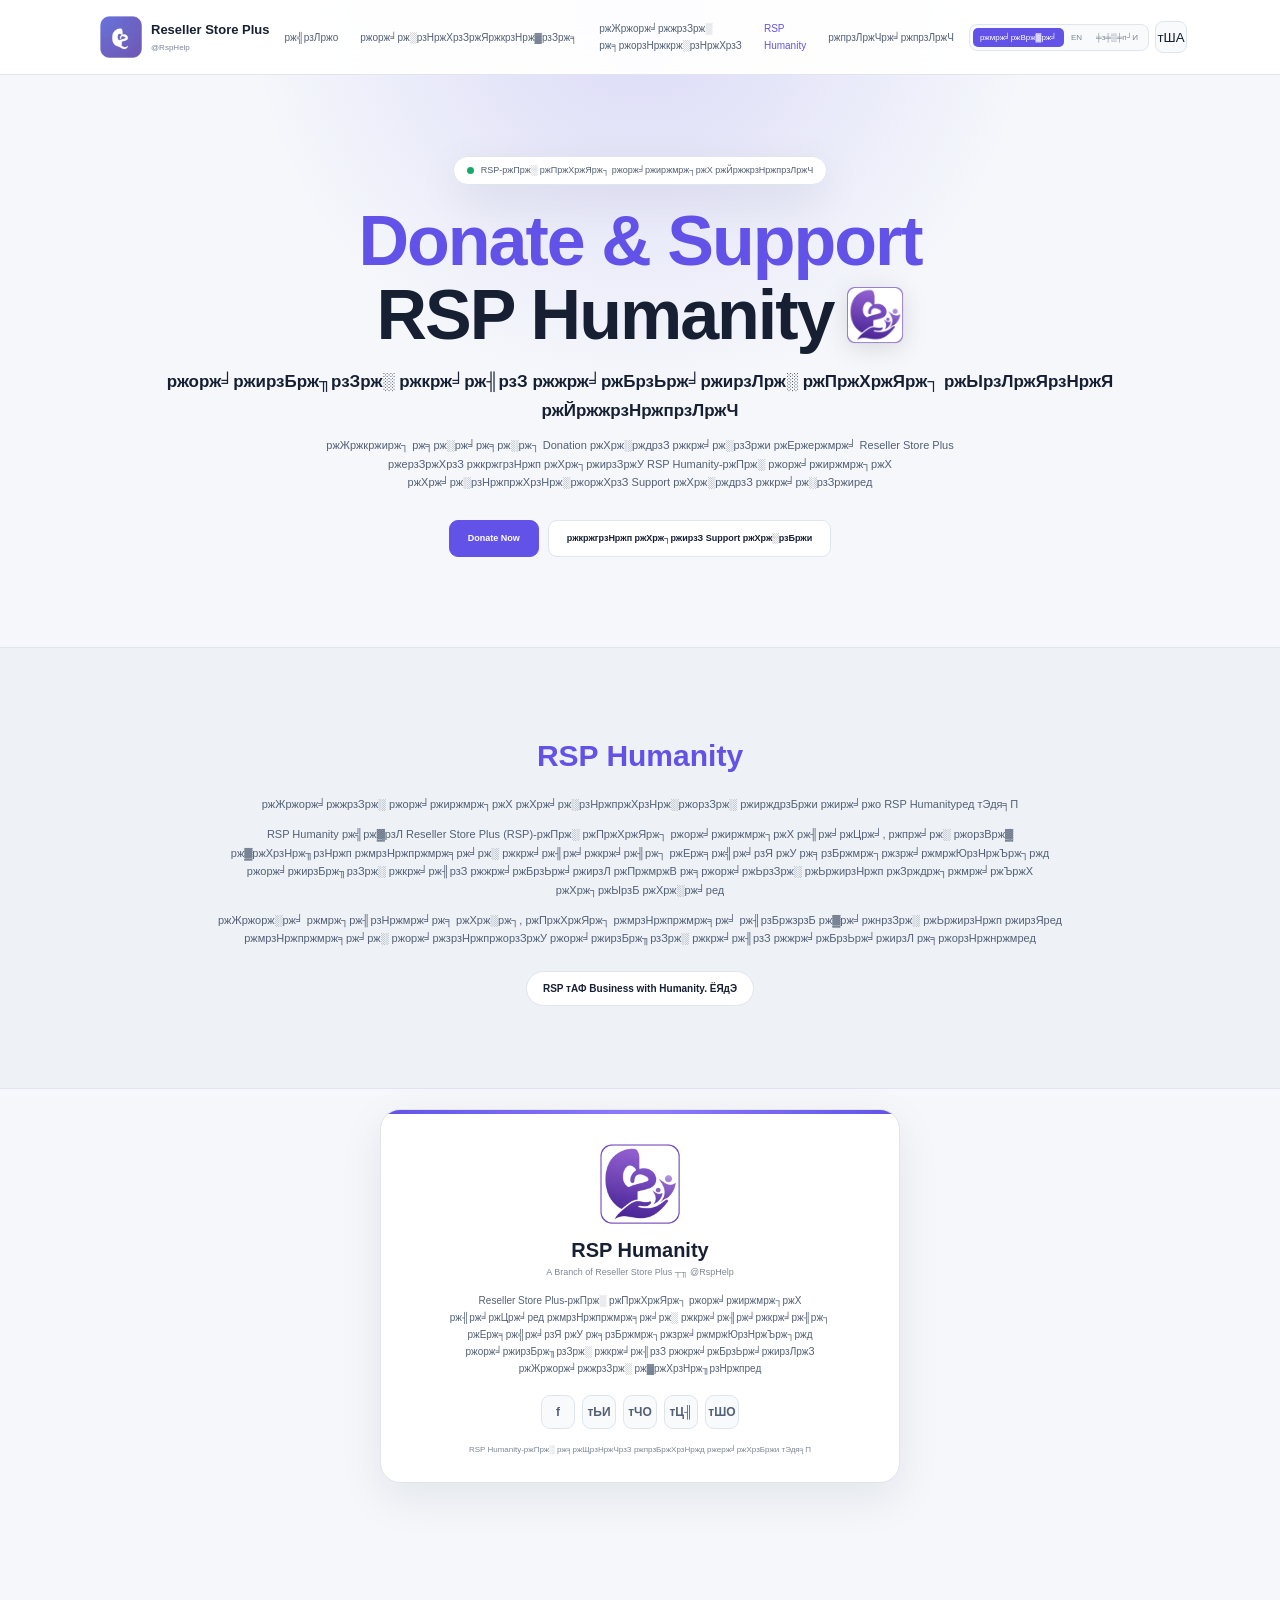
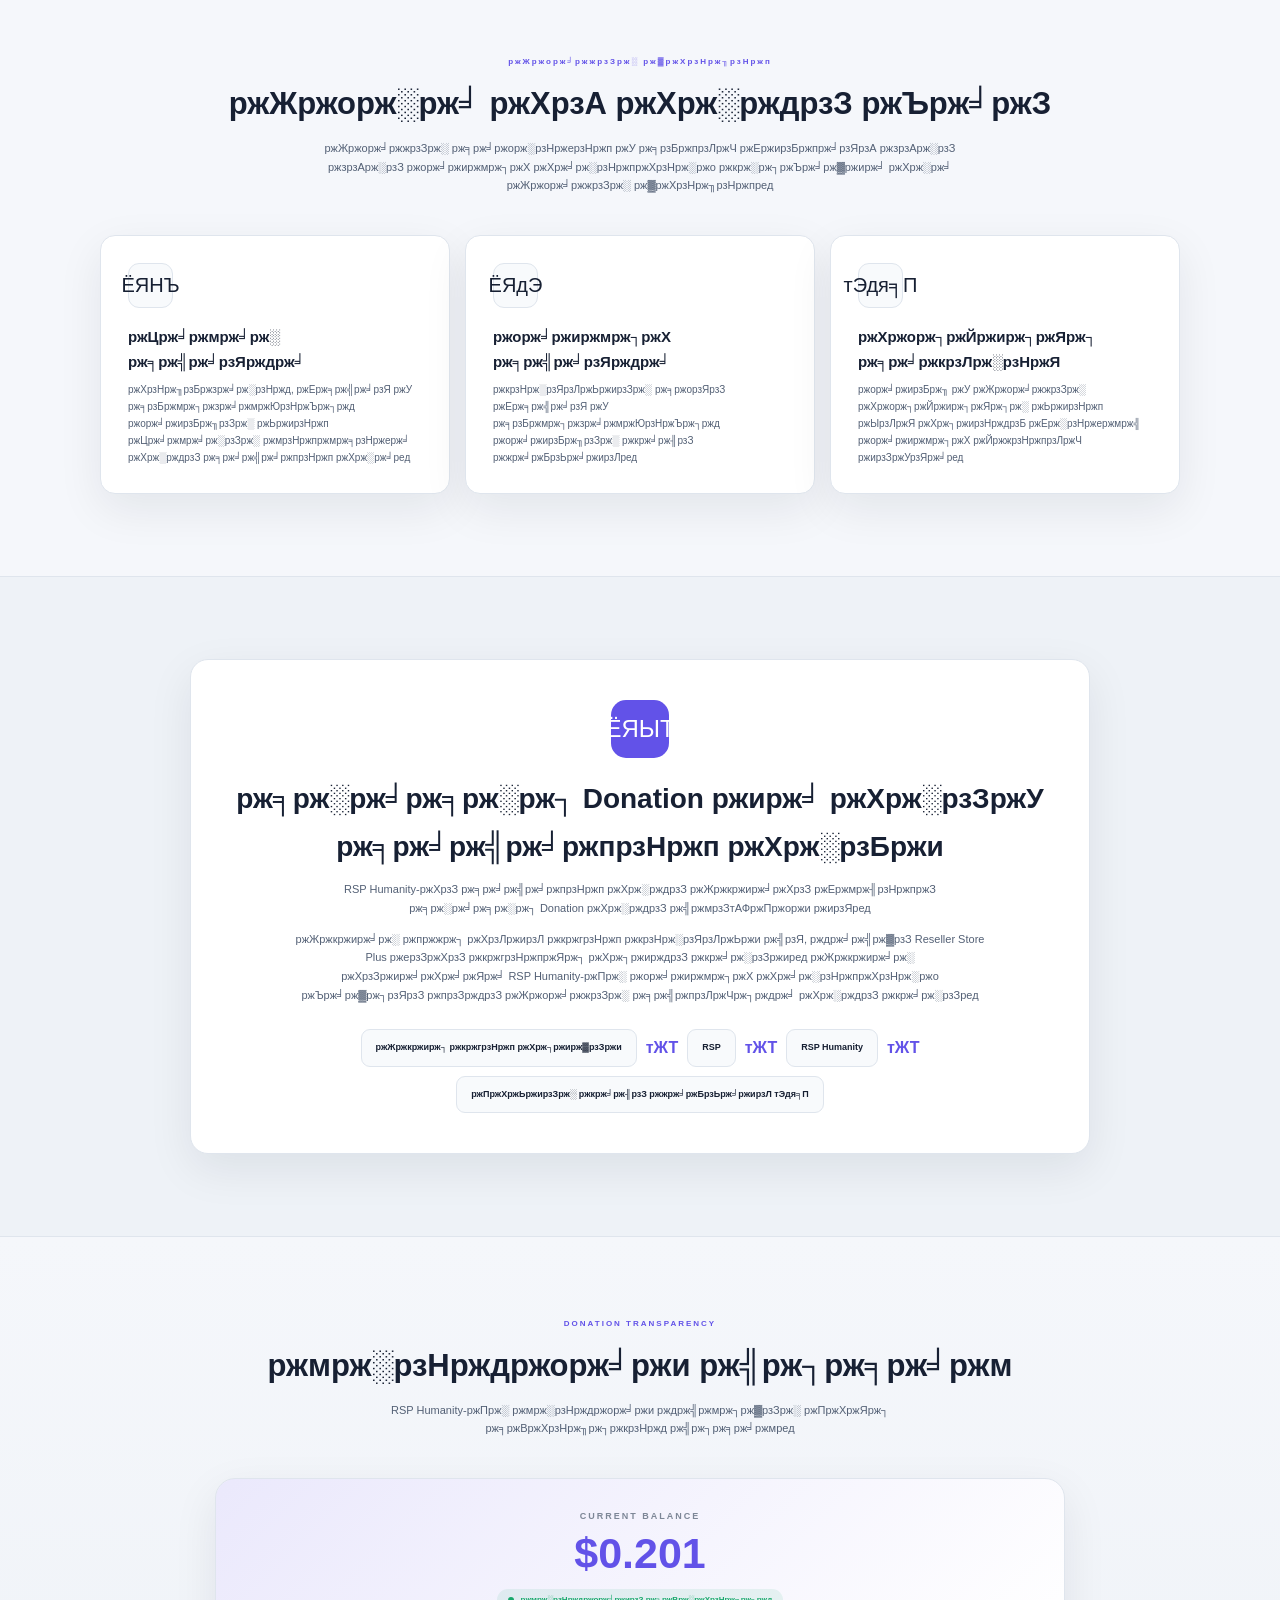
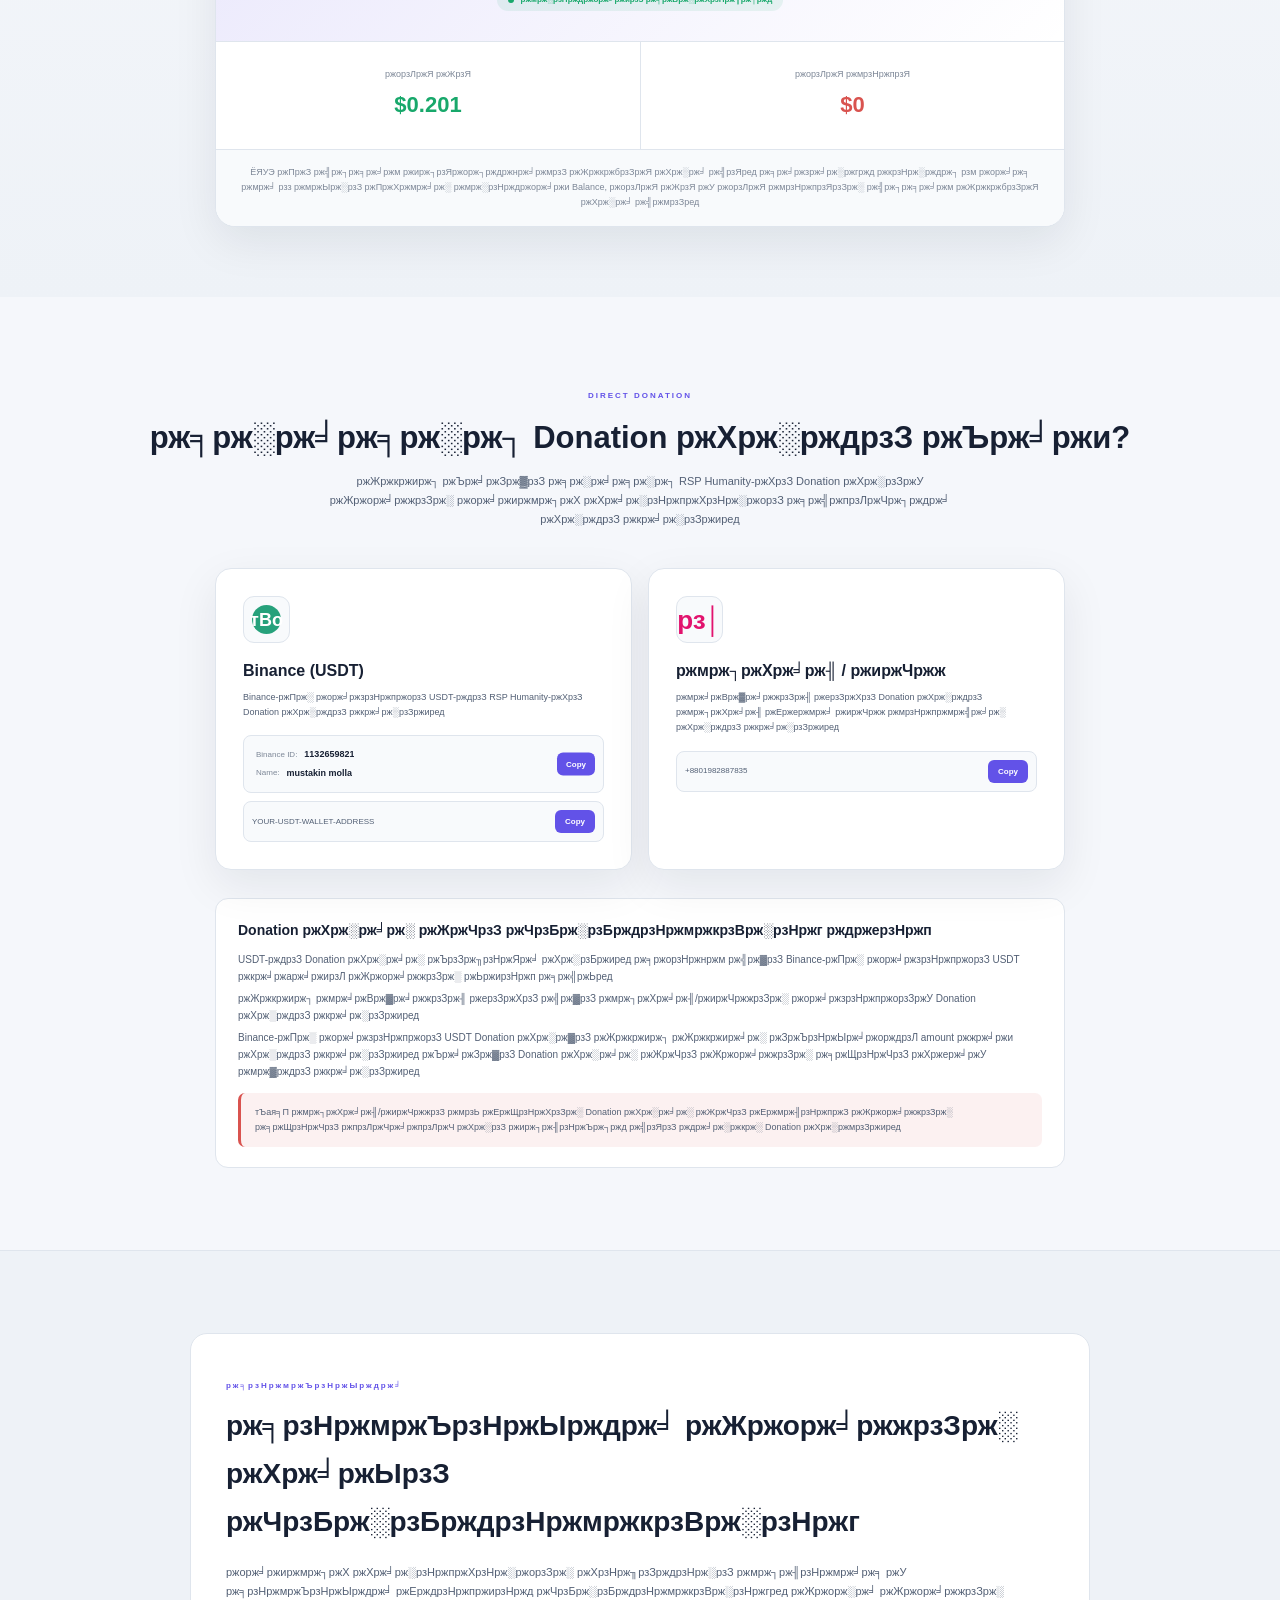
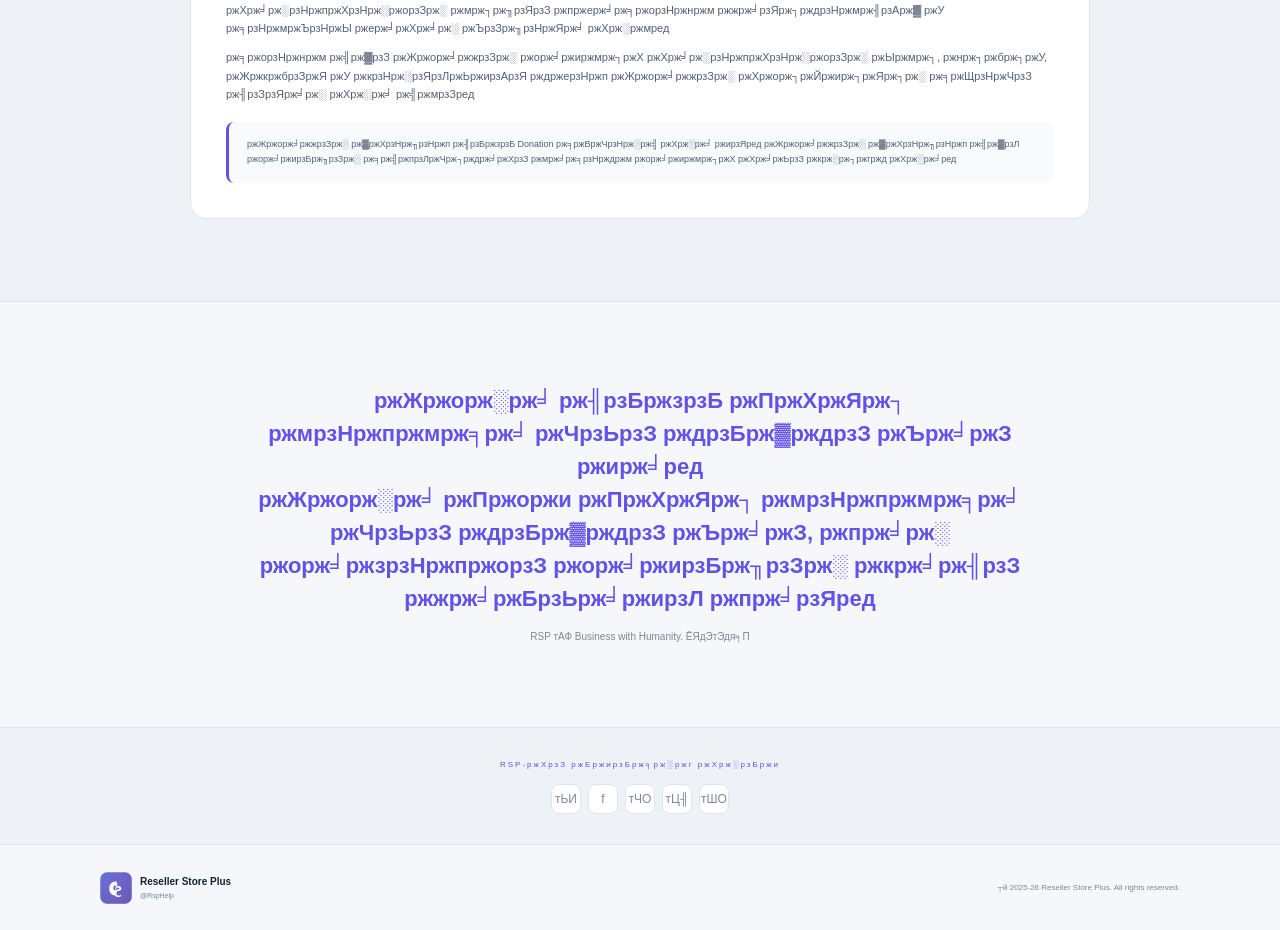
==== page/donation.html @ 56644d7a "Create donation.html" ====
<!DOCTYPE html>
<html lang="bn">

<head>

<meta charset="UTF-8">

<meta name="viewport"
content="width=device-width, initial-scale=1.0">

<title>Donate & Support RSP Humanity</title>

<style>

/* =====================================================
   RESET
===================================================== */

*{
    margin:0;
    padding:0;
    box-sizing:border-box;
}

html{
    scroll-behavior:smooth;
}

:root{

    --bg:#f5f7fb;
    --bg2:#eef2f7;

    --card:#ffffff;
    --card2:#f8fafc;

    --text:#172033;
    --text2:#536075;
    --muted:#7d8797;

    --border:#dfe5ed;

    --accent:#6252e8;
    --accent2:#5143d8;

    --green:#18a86b;

    --danger:#d9534f;

    --shadow:
    0 15px 45px rgba(15,23,42,.08);
}


/* =====================================================
   DARK THEME
===================================================== */

body.dark{

    --bg:#101722;
    --bg2:#151e2c;

    --card:#1b2636;
    --card2:#202c3e;

    --text:#f5f7fb;
    --text2:#c4cedc;
    --muted:#929eaf;

    --border:#344256;

    --accent:#8b7cff;
    --accent2:#7767ff;

    --green:#45d58a;

    --danger:#ff7672;

    --shadow:
    0 15px 45px rgba(0,0,0,.28);
}


/* =====================================================
   BODY
===================================================== */

body{

    font-family:
    Arial,
    "Noto Sans Bengali",
    sans-serif;

    background:var(--bg);

    color:var(--text);

    line-height:1.7;

    transition:
    background .25s,
    color .25s;
}

body.rtl{

    direction:rtl;

    font-family:
    Arial,
    "Noto Naskh Arabic",
    "Noto Nastaliq Urdu",
    sans-serif;
}

a{
    color:inherit;
    text-decoration:none;
}

.container{

    width:min(1080px,92%);

    margin:auto;
}


/* =====================================================
   HEADER
===================================================== */

header{

    position:fixed;

    top:0;
    left:0;

    width:100%;

    z-index:1000;

    background:rgba(255,255,255,.94);

    border-bottom:
    1px solid var(--border);

    backdrop-filter:blur(18px);
}

body.dark header{

    background:rgba(16,23,34,.94);
}

.nav{

    min-height:74px;

    display:flex;

    align-items:center;

    justify-content:space-between;

    gap:15px;
}


/* BRAND */

.brand{

    display:flex;

    align-items:center;

    gap:9px;

    flex-shrink:0;
}

.brand img{

    width:42px;
    height:42px;

    object-fit:contain;
}

.brand-name{

    display:block;

    font-size:13px;

    font-weight:800;
}

.brand-user{

    display:block;

    color:var(--muted);

    font-size:8px;
}


/* MENU */

.menu{

    display:flex;

    align-items:center;

    gap:22px;
}

.menu a{

    color:var(--text2);

    font-size:10px;

    transition:.2s;
}

.menu a:hover,
.menu a.active{

    color:var(--accent);
}


/* NAV RIGHT */

.nav-right{

    display:flex;

    align-items:center;

    gap:6px;
}


/* LANGUAGE */

.languages{

    display:flex;

    padding:3px;

    border:
    1px solid var(--border);

    background:var(--card2);

    border-radius:8px;
}

.lang{

    border:0;

    background:transparent;

    color:var(--muted);

    cursor:pointer;

    font-size:8px;

    padding:5px 7px;

    border-radius:5px;
}

.lang.active{

    background:var(--accent);

    color:#fff;
}


/* THEME */

.theme-btn,
.mobile-btn{

    width:32px;
    height:32px;

    border:
    1px solid var(--border);

    border-radius:8px;

    background:var(--card2);

    color:var(--text);

    cursor:pointer;
}

.mobile-btn{
    display:none;
}


/* =====================================================
   HERO
===================================================== */

.hero{

    padding:155px 0 90px;

    text-align:center;

    background:
    radial-gradient(
        circle at 50% 0,
        rgba(98,82,232,.18),
        transparent 43%
    );
}

.hero-badge{

    display:inline-flex;

    align-items:center;

    gap:7px;

    padding:6px 13px;

    border:
    1px solid var(--border);

    background:var(--card);

    border-radius:30px;

    color:var(--text2);

    font-size:9px;

    margin-bottom:20px;

    box-shadow:var(--shadow);
}

.dot{

    width:7px;
    height:7px;

    background:var(--green);

    border-radius:50%;
}

.hero h1{

    font-size:
    clamp(38px,7vw,70px);

    line-height:1.05;

    letter-spacing:-2px;
}

.hero h1 .purple{

    color:var(--accent);
}

.humanity-title{

    display:inline-flex;

    align-items:center;

    justify-content:center;

    gap:12px;
}


/* =====================================================
   RSP HUMANITY HERO LOGO
===================================================== */

.hero-logo-link{

    display:inline-flex;

    position:relative;

    cursor:pointer;

    border-radius:50%;

    outline:none;

    transition:
    transform .3s ease,
    filter .3s ease;
}

.hero-humanity-logo{

    width:58px;
    height:58px;

    object-fit:contain;

    display:block;

    filter:
    drop-shadow(
        0 5px 12px rgba(0,0,0,.12)
    );

    transition:
    transform .35s ease,
    filter .35s ease;
}


/* GLOW */

.hero-logo-link::before{

    content:"";

    position:absolute;

    inset:-7px;

    border-radius:50%;

    border:
    2px solid transparent;

    transition:
    border-color .3s ease,
    box-shadow .3s ease;
}


/* HOVER EFFECT */

.hero-logo-link:hover{

    transform:
    translateY(-4px)
    scale(1.05);
}

.hero-logo-link:hover
.hero-humanity-logo{

    transform:
    rotate(-5deg)
    scale(1.08);

    filter:
    drop-shadow(
        0 8px 20px rgba(98,82,232,.35)
    );
}

.hero-logo-link:hover::before{

    border-color:
    rgba(98,82,232,.35);

    box-shadow:
    0 0 0 7px rgba(98,82,232,.06),
    0 0 25px rgba(98,82,232,.18);
}


/* CLICK EFFECT */

.hero-logo-link:active{

    transform:
    scale(.92);
}


/* =====================================================
   LOGO LIGHTBOX
===================================================== */

.logo-lightbox{

    position:fixed;

    inset:0;

    z-index:3000;

    display:none;

    align-items:center;

    justify-content:center;

    padding:25px;

    background:
    rgba(0,0,0,.78);

    backdrop-filter:
    blur(8px);
}

.logo-lightbox.show{

    display:flex;
}

.logo-lightbox img{

    width:min(330px,75vw);

    height:min(330px,75vw);

    object-fit:contain;

    animation:
    logoPop .35s ease;
}

@keyframes logoPop{

    from{
        opacity:0;
        transform:scale(.65) rotate(-8deg);
    }

    to{
        opacity:1;
        transform:scale(1) rotate(0);
    }
}

.logo-close{

    position:absolute;

    top:20px;
    right:25px;

    width:38px;
    height:38px;

    border:0;

    border-radius:50%;

    background:
    rgba(255,255,255,.12);

    color:#fff;

    font-size:20px;

    cursor:pointer;
}


/* =====================================================
   HERO TEXT
===================================================== */

.hero-subtitle{

    margin:16px auto 0;

    font-size:17px;

    font-weight:700;
}

.hero-description{

    max-width:670px;

    margin:10px auto 0;

    color:var(--text2);

    font-size:11px;
}

.hero-buttons{

    margin-top:28px;

    display:flex;

    justify-content:center;

    gap:9px;

    flex-wrap:wrap;
}

.hero-btn{

    padding:10px 18px;

    border-radius:9px;

    font-size:9px;

    font-weight:bold;

    border:
    1px solid var(--border);
}

.hero-btn.primary{

    background:var(--accent);

    color:#fff;

    border-color:var(--accent);
}

.hero-btn.secondary{

    background:var(--card);

    color:var(--text);
}


/* =====================================================
   COMMON
===================================================== */

section{
    padding:82px 0;
}

.section-head{

    text-align:center;

    margin-bottom:40px;
}

.section-head small{

    color:var(--accent);

    font-size:8px;

    letter-spacing:2px;

    font-weight:bold;
}

.section-head h2{

    font-size:31px;

    margin-top:6px;
}

.section-head p{

    max-width:650px;

    margin:8px auto 0;

    color:var(--text2);

    font-size:11px;
}


/* =====================================================
   INTRO
===================================================== */

.intro{

    background:var(--bg2);

    border-top:
    1px solid var(--border);

    border-bottom:
    1px solid var(--border);
}

.intro-box{

    max-width:850px;

    margin:auto;

    text-align:center;
}

.intro-box h2{

    font-size:30px;

    margin-bottom:14px;
}

.intro-box h2 span{

    color:var(--accent);
}

.intro-box p{

    color:var(--text2);

    font-size:11px;

    margin-bottom:11px;
}

.tagline{

    display:inline-block;

    margin-top:12px;

    padding:8px 16px;

    border:
    1px solid var(--border);

    background:var(--card);

    border-radius:30px;

    font-size:10px;

    font-weight:bold;
}


/* =====================================================
   RSP HUMANITY PROFILE
===================================================== */

.humanity-profile-section{

    padding:20px 0 80px;
}

.humanity-profile-card{

    width:min(520px,100%);

    margin:auto;

    padding:30px 25px 25px;

    text-align:center;

    background:var(--card);

    border:
    1px solid var(--border);

    border-radius:20px;

    box-shadow:var(--shadow);

    position:relative;

    overflow:hidden;
}

.humanity-profile-card::before{

    content:"";

    position:absolute;

    top:0;
    left:0;

    width:100%;

    height:4px;

    background:
    linear-gradient(
        90deg,
        var(--accent),
        #8b7cff,
        var(--accent)
    );
}

.humanity-profile-logo{

    width:82px;
    height:82px;

    object-fit:contain;

    margin:3px auto 13px;

    display:block;
}

.humanity-profile-name{

    font-size:20px;

    font-weight:800;

    line-height:1.2;
}

.humanity-profile-username{

    display:block;

    margin-top:3px;

    color:var(--muted);

    font-size:9px;
}

.humanity-profile-description{

    max-width:400px;

    margin:12px auto 18px;

    color:var(--text2);

    font-size:10px;

    line-height:1.7;
}

.humanity-social{

    display:flex;

    justify-content:center;

    align-items:center;

    gap:7px;

    flex-wrap:wrap;
}

.humanity-social a{

    width:34px;
    height:34px;

    display:flex;

    align-items:center;
    justify-content:center;

    border-radius:9px;

    background:var(--card2);

    border:
    1px solid var(--border);

    color:var(--text2);

    font-size:12px;

    font-weight:bold;

    transition:.2s;
}

.humanity-social a:hover{

    transform:translateY(-3px);

    color:var(--accent);

    border-color:var(--accent);
}

.humanity-follow{

    margin-top:14px;

    color:var(--muted);

    font-size:8px;
}


/* =====================================================
   MISSION
===================================================== */

.mission-grid{

    display:grid;

    grid-template-columns:
    repeat(3,1fr);

    gap:15px;
}

.mission-card{

    background:var(--card);

    border:
    1px solid var(--border);

    border-radius:15px;

    padding:27px;

    box-shadow:var(--shadow);

    transition:.25s;
}

.mission-card:hover{

    transform:translateY(-4px);

    border-color:var(--accent);
}

.mission-icon{

    width:45px;
    height:45px;

    display:flex;

    align-items:center;
    justify-content:center;

    background:var(--card2);

    border:
    1px solid var(--border);

    border-radius:11px;

    font-size:20px;

    margin-bottom:16px;
}

.mission-card h3{

    font-size:15px;

    margin-bottom:6px;
}

.mission-card p{

    color:var(--text2);

    font-size:10px;
}


/* =====================================================
   SHOP SUPPORT
===================================================== */

.shop{

    background:var(--bg2);

    border-top:
    1px solid var(--border);

    border-bottom:
    1px solid var(--border);
}

.shop-box{

    max-width:900px;

    margin:auto;

    background:var(--card);

    border:
    1px solid var(--border);

    border-radius:18px;

    padding:40px;

    box-shadow:var(--shadow);

    text-align:center;
}

.shop-icon{

    width:58px;
    height:58px;

    margin:0 auto 17px;

    display:flex;

    align-items:center;
    justify-content:center;

    border-radius:15px;

    background:var(--accent);

    color:#fff;

    font-size:24px;
}

.shop-box h2{

    font-size:28px;

    margin-bottom:10px;
}

.shop-box p{

    color:var(--text2);

    font-size:11px;

    max-width:700px;

    margin:0 auto 12px;
}

.flow{

    margin:25px auto 0;

    display:flex;

    justify-content:center;

    align-items:center;

    gap:9px;

    flex-wrap:wrap;
}

.flow-item{

    padding:10px 14px;

    background:var(--card2);

    border:
    1px solid var(--border);

    border-radius:9px;

    font-size:9px;

    font-weight:bold;
}

.arrow{

    color:var(--accent);

    font-weight:bold;
}


/* =====================================================
   CURRENT BALANCE
===================================================== */

.balance-section{

    padding:70px 0;

    background:
    linear-gradient(
        180deg,
        var(--bg),
        var(--bg2)
    );
}

.balance-card{

    max-width:850px;

    margin:auto;

    background:var(--card);

    border:
    1px solid var(--border);

    border-radius:20px;

    overflow:hidden;

    box-shadow:var(--shadow);
}

.balance-top{

    padding:30px;

    text-align:center;

    background:
    linear-gradient(
        135deg,
        rgba(98,82,232,.13),
        transparent
    );

    border-bottom:
    1px solid var(--border);
}

.balance-label{

    color:var(--muted);

    font-size:9px;

    letter-spacing:2px;

    font-weight:bold;
}

.balance-number{

    margin-top:4px;

    font-size:43px;

    font-weight:900;

    color:var(--accent);

    line-height:1.2;
}


/* FIXED STATUS */

.balance-status{

    display:inline-flex;

    align-items:center;

    justify-content:center;

    gap:7px;

    margin-top:9px;

    padding:6px 11px;

    border-radius:20px;

    background:rgba(24,168,107,.09);

    color:var(--green);

    font-size:8px;

    font-weight:bold;

    line-height:1.2;
}

.balance-status .status-dot{

    display:block;

    width:6px;
    height:6px;

    min-width:6px;

    background:var(--green);

    border-radius:50%;
}

.balance-status .status-text{

    display:block;

    color:var(--green);

    white-space:nowrap;
}


.balance-stats{

    display:grid;

    grid-template-columns:
    repeat(2,1fr);
}

.balance-stat{

    padding:25px;

    text-align:center;
}

.balance-stat + .balance-stat{

    border-left:
    1px solid var(--border);
}

body.rtl .balance-stat + .balance-stat{

    border-left:0;

    border-right:
    1px solid var(--border);
}

.balance-stat-label{

    display:block;

    color:var(--muted);

    font-size:9px;

    margin-bottom:4px;
}

.balance-stat-value{

    font-size:22px;

    font-weight:800;
}

.balance-income{

    color:var(--green);
}

.balance-expense{

    color:var(--danger);
}

.balance-note{

    padding:15px 22px;

    border-top:
    1px solid var(--border);

    background:var(--card2);

    text-align:center;

    color:var(--muted);

    font-size:9px;
}


/* =====================================================
   DONATION
===================================================== */

.donation{

    text-align:center;
}

.donation-grid{

    display:grid;

    grid-template-columns:
    repeat(2,1fr);

    gap:16px;

    max-width:850px;

    margin:auto;
}

.donation-card{

    text-align:left;

    background:var(--card);

    border:
    1px solid var(--border);

    border-radius:16px;

    padding:27px;

    box-shadow:var(--shadow);
}

body.rtl .donation-card{
    text-align:right;
}

.donation-icon{

    width:47px;
    height:47px;

    display:flex;

    align-items:center;
    justify-content:center;

    background:var(--card2);

    border:
    1px solid var(--border);

    border-radius:11px;

    margin-bottom:14px;
}


/* USDT */

.usdt-logo{

    width:29px;
    height:29px;

    border-radius:50%;

    background:#26a17b;

    color:#fff;

    display:flex;

    align-items:center;
    justify-content:center;

    font-weight:bold;

    font-size:18px;

    font-family:Arial,sans-serif;
}


/* BKASH */

.bkash-logo{

    color:#e2136e;

    font-size:26px;

    font-weight:900;

    line-height:1;
}


/* DONATION CARD */

.donation-card h3{

    font-size:16px;

    margin-bottom:3px;
}

.donation-card p{

    color:var(--text2);

    font-size:9px;

    margin:5px 0 15px;
}


/* =====================================================
   BINANCE INFO
===================================================== */

.binance-info{

    position:relative;

    padding:
    11px 58px 11px 12px;

    background:var(--card2);

    border:
    1px solid var(--border);

    border-radius:8px;

    margin-bottom:8px;

    text-align:left;
}

body.rtl .binance-info{

    padding:
    11px 12px 11px 58px;

    text-align:right;
}

.binance-line{

    display:flex;

    align-items:center;

    gap:7px;

    line-height:1.7;
}

.binance-line + .binance-line{

    margin-top:3px;
}

.binance-label{

    color:var(--muted);

    font-size:8px;

    white-space:nowrap;
}

.binance-value{

    color:var(--text);

    font-size:9px;

    font-weight:700;

    overflow:hidden;

    text-overflow:ellipsis;

    white-space:nowrap;
}

.binance-copy{

    position:absolute;

    top:50%;
    right:8px;

    transform:translateY(-50%);

    border:0;

    background:var(--accent);

    color:#fff;

    padding:7px 9px;

    border-radius:6px;

    cursor:pointer;

    font-size:8px;

    font-weight:bold;
}

body.rtl .binance-copy{

    right:auto;
    left:8px;
}

.binance-copy.copied{

    background:var(--green);
}


/* =====================================================
   ADDRESS
===================================================== */

.address-box{

    display:flex;

    align-items:center;

    gap:7px;

    padding:8px;

    background:var(--card2);

    border:
    1px solid var(--border);

    border-radius:8px;
}

.address{

    flex:1;

    min-width:0;

    overflow:hidden;

    white-space:nowrap;

    text-overflow:ellipsis;

    color:var(--text2);

    font-size:8px;
}

.copy{

    border:0;

    background:var(--accent);

    color:#fff;

    padding:7px 10px;

    border-radius:6px;

    cursor:pointer;

    font-size:8px;

    font-weight:bold;

    flex-shrink:0;
}

.copy.copied{

    background:var(--green);
}


/* =====================================================
   DONATION INFO
===================================================== */

.donation-instruction{

    max-width:850px;

    margin:28px auto 0;

    padding:20px 22px;

    text-align:left;

    background:var(--card);

    border:
    1px solid var(--border);

    border-radius:13px;
}

body.rtl .donation-instruction{
    text-align:right;
}

.donation-instruction h3{

    font-size:14px;

    margin-bottom:8px;
}

.donation-instruction p{

    color:var(--text2);

    font-size:10px;

    margin:5px 0;
}

.donation-instruction strong{
    color:var(--text);
}

.warning{

    margin-top:13px;

    padding:12px 14px;

    background:rgba(217,83,79,.08);

    border-left:
    3px solid var(--danger);

    border-radius:7px;

    color:var(--text2);

    font-size:9px;
}


/* =====================================================
   TRANSPARENCY
===================================================== */

.transparency{

    background:var(--bg2);

    border-top:
    1px solid var(--border);

    border-bottom:
    1px solid var(--border);
}

.transparency-box{

    max-width:900px;

    margin:auto;

    background:var(--card);

    border:
    1px solid var(--border);

    border-radius:17px;

    padding:35px;
}

.transparency-box h2{

    font-size:28px;

    margin-bottom:10px;
}

.transparency-box p{

    color:var(--text2);

    font-size:11px;
}

.note{

    margin-top:18px;

    padding:15px 18px;

    background:var(--card2);

    border-left:
    3px solid var(--accent);

    border-radius:8px;

    color:var(--text2);

    font-size:9px;
}


/* =====================================================
   QUOTE
===================================================== */

.quote{
    text-align:center;
}

.quote-box{

    max-width:780px;

    margin:auto;
}

.quote-text{

    font-size:22px;

    line-height:1.5;

    font-weight:700;
}

.quote-text span{
    color:var(--accent);
}

.quote-sub{

    margin-top:13px;

    color:var(--muted);

    font-size:10px;
}


/* =====================================================
   SOCIAL
===================================================== */

.social-section{

    padding:30px 0;

    background:var(--bg2);

    border-top:
    1px solid var(--border);
}

.social-title{

    text-align:center;

    color:var(--accent);

    font-size:8px;

    letter-spacing:2px;

    margin-bottom:13px;
}

.social-icons{

    display:flex;

    justify-content:center;

    gap:7px;
}

.social-icon{

    width:30px;
    height:30px;

    display:flex;

    align-items:center;
    justify-content:center;

    border:
    1px solid var(--border);

    background:var(--card);

    color:var(--muted);

    border-radius:8px;

    font-size:12px;

    transition:.2s;
}

.social-icon:hover{

    color:var(--accent);

    border-color:var(--accent);

    transform:translateY(-2px);
}


/* =====================================================
   FOOTER
===================================================== */

footer{

    border-top:
    1px solid var(--border);
}

.footer{

    min-height:85px;

    display:flex;

    align-items:center;

    justify-content:space-between;

    gap:15px;
}

.footer-brand{

    display:flex;

    align-items:center;

    gap:8px;
}

.footer-brand img{

    width:32px;
    height:32px;

    object-fit:contain;
}

.footer-brand strong{

    display:block;

    font-size:10px;
}

.footer-brand span{

    display:block;

    color:var(--muted);

    font-size:7px;
}

.footer p{

    color:var(--muted);

    font-size:8px;
}


/* =====================================================
   MOBILE
===================================================== */

@media(max-width:850px){

    .menu{

        display:none;

        position:absolute;

        top:74px;
        left:0;

        width:100%;

        padding:20px;

        flex-direction:column;

        align-items:flex-start;

        gap:16px;

        background:var(--card);

        border-bottom:
        1px solid var(--border);
    }

    .menu.show{
        display:flex;
    }

    .mobile-btn{
        display:block;
    }

    .mission-grid{
        grid-template-columns:
        repeat(2,1fr);
    }
}


@media(max-width:600px){

    .brand img{

        width:37px;
        height:37px;
    }

    .brand-name{
        font-size:11px;
    }

    .brand-user{
        font-size:7px;
    }

    .hero{

        padding:125px 0 65px;
    }

    .hero h1{
        font-size:40px;
    }

    .humanity-title{
        gap:8px;
    }

    .hero-humanity-logo{

        width:45px;
        height:45px;
    }

    .hero-subtitle{
        font-size:14px;
    }

    .hero-description{
        font-size:10px;
    }

    section{
        padding:65px 0;
    }

    .mission-grid,
    .donation-grid{
        grid-template-columns:1fr;
    }

    .shop-box,
    .transparency-box{
        padding:27px;
    }

    .quote-text{
        font-size:18px;
    }

    .humanity-profile-card{
        padding:27px 18px 22px;
    }

    .humanity-profile-logo{

        width:72px;
        height:72px;
    }

    .balance-number{
        font-size:36px;
    }

    .balance-stat{
        padding:20px 10px;
    }

    .balance-stat-value{
        font-size:19px;
    }

    .footer{

        flex-direction:column;

        justify-content:center;

        text-align:center;

        padding:22px 0;
    }

    .binance-info{
        padding-right:55px;
    }

    body.rtl .binance-info{

        padding-right:12px;

        padding-left:55px;
    }
}

</style>

</head>


<body>


<!-- =====================================================
     HEADER
===================================================== -->

<header>

<div class="container nav">


<a href="index.html" class="brand">

<img
src="../assets/logo.png"
alt="Reseller Store Plus">

<div>

<span class="brand-name">
Reseller Store Plus
</span>

<span class="brand-user">
@RspHelp
</span>

</div>

</a>


<nav class="menu" id="menu">

<a href="../index.html"
data-i18n="home">
рж╣рзЛржо
</a>

<a href="../index.html#marketplace"
data-i18n="marketplace">
ржорж╛рж░рзНржХрзЗржЯржкрзНрж▓рзЗрж╕
</a>

<a href="../index.html#about"
data-i18n="about">
ржЖржорж╛ржжрзЗрж░ рж╕ржорзНржкрж░рзНржХрзЗ
</a>

<a href="donation.html"
class="active"
data-i18n="humanity">
RSP Humanity
</a>

<a href="../index.html#contact"
data-i18n="contact">
ржпрзЛржЧрж╛ржпрзЛржЧ
</a>

</nav>


<div class="nav-right">


<div class="languages">

<button
class="lang active"
data-lang="bn">
ржмрж╛ржВрж▓рж╛
</button>

<button
class="lang"
data-lang="en">
EN
</button>

<button
class="lang"
data-lang="ur">
╪з╪▒╪п┘И
</button>

</div>


<button
class="theme-btn"
id="themeBtn">

<span id="themeIcon">
тША
</span>

</button>


<button
class="mobile-btn"
id="mobileBtn">
тШ░
</button>

</div>

</div>

</header>



<!-- =====================================================
     HERO
===================================================== -->

<section class="hero">

<div class="container">


<div class="hero-badge">

<span class="dot"></span>

<span data-i18n="badge">
RSP-ржПрж░ ржПржХржЯрж┐ ржорж╛ржиржмрж┐ржХ ржЙржжрзНржпрзЛржЧ
</span>

</div>


<h1>

<span class="purple">
Donate & Support
</span>

<br>

<span class="humanity-title">

RSP Humanity


<!-- CLICKABLE LOGO -->

<a
href="javascript:void(0)"
class="hero-logo-link"
id="heroLogo">

<img
src="../assets/rsp-humanity-logo.png"
alt="RSP Humanity"
class="hero-humanity-logo">

</a>

</span>

</h1>


<div
class="hero-subtitle"
data-i18n="heroSubtitle">

ржорж╛ржирзБрж╖рзЗрж░ ржкрж╛рж╢рзЗ ржжрж╛ржБрзЬрж╛ржирзЛрж░ ржПржХржЯрж┐ ржЫрзЛржЯрзНржЯ ржЙржжрзНржпрзЛржЧ

</div>


<p
class="hero-description"
data-i18n="heroDescription">

ржЖржкржирж┐ рж╕рж░рж╛рж╕рж░рж┐ Donation ржХрж░рждрзЗ ржкрж╛рж░рзЗржи ржЕржержмрж╛
Reseller Store Plus ржерзЗржХрзЗ ржкржгрзНржп ржХрж┐ржирзЗржУ
RSP Humanity-ржПрж░ ржорж╛ржиржмрж┐ржХ ржХрж╛рж░рзНржпржХрзНрж░ржоржХрзЗ Support ржХрж░рждрзЗ ржкрж╛рж░рзЗржиред

</p>


<div class="hero-buttons">

<a
href="#donate"
class="hero-btn primary"
data-i18n="donateButton">
Donate Now
</a>

<a
href="#support"
class="hero-btn secondary"
data-i18n="supportButton">
ржкржгрзНржп ржХрж┐ржирзЗ Support ржХрж░рзБржи
</a>

</div>

</div>

</section>



<!-- =====================================================
     LOGO LIGHTBOX
===================================================== -->

<div
class="logo-lightbox"
id="logoLightbox">

<button
class="logo-close"
id="logoClose">
├Ч
</button>

<img
src="../assets/rsp-humanity-logo.png"
alt="RSP Humanity Logo">

</div>



<!-- =====================================================
     INTRO
===================================================== -->

<section class="intro">

<div class="container">

<div class="intro-box">

<h2>
<span>RSP Humanity</span>
</h2>

<p data-i18n="intro1">
ржЖржЬ ржерзЗржХрзЗ ржЖржорж╛ржжрзЗрж░ ржорж╛ржиржмрж┐ржХ ржХрж╛рж░рзНржпржХрзНрж░ржорзЗрж░ ржирждрзБржи ржирж╛ржо RSP Humanityред тЭдя╕П
</p>

<p data-i18n="intro2">
RSP Humanity рж╣рж▓рзЛ Reseller Store Plus (RSP)-ржПрж░ ржПржХржЯрж┐ ржорж╛ржиржмрж┐ржХ рж╢рж╛ржЦрж╛,
ржпрж╛рж░ ржорзВрж▓ рж▓ржХрзНрж╖рзНржп ржмрзНржпржмрж╕рж╛рж░ ржкрж╛рж╢рж╛ржкрж╛рж╢рж┐ ржЕрж╕рж╣рж╛рзЯ ржУ рж╕рзБржмрж┐ржзрж╛ржмржЮрзНржЪрж┐ржд ржорж╛ржирзБрж╖рзЗрж░
ржкрж╛рж╢рзЗ ржжрж╛ржБрзЬрж╛ржирзЛ ржПржмржВ рж╕ржорж╛ржЬрзЗрж░ ржЬржирзНржп ржЗрждрж┐ржмрж╛ржЪржХ ржХрж┐ржЫрзБ ржХрж░рж╛ред
</p>

<p data-i18n="intro3">
ржЖржорж░рж╛ ржмрж┐рж╢рзНржмрж╛рж╕ ржХрж░рж┐, ржПржХржЯрж┐ ржмрзНржпржмрж╕рж╛ рж╢рзБржзрзБ рж▓рж╛ржнрзЗрж░ ржЬржирзНржп ржирзЯред
ржмрзНржпржмрж╕рж╛рж░ ржорж╛ржзрзНржпржорзЗржУ ржорж╛ржирзБрж╖рзЗрж░ ржкрж╛рж╢рзЗ ржжрж╛ржБрзЬрж╛ржирзЛ рж╕ржорзНржнржмред
</p>

<div class="tagline">
RSP тАФ Business with Humanity. ЁЯдЭ
</div>

</div>

</div>

</section>



<!-- =====================================================
     PROFILE
===================================================== -->

<section class="humanity-profile-section">

<div class="container">

<div class="humanity-profile-card">


<img
src="../assets/rsp-humanity-logo.png"
alt="RSP Humanity"
class="humanity-profile-logo">


<div class="humanity-profile-name">
RSP Humanity
</div>


<span class="humanity-profile-username">
A Branch of Reseller Store Plus ┬╖ @RspHelp
</span>


<p
class="humanity-profile-description"
data-i18n="profileDescription">

Reseller Store Plus-ржПрж░ ржПржХржЯрж┐ ржорж╛ржиржмрж┐ржХ рж╢рж╛ржЦрж╛ред
ржмрзНржпржмрж╕рж╛рж░ ржкрж╛рж╢рж╛ржкрж╛рж╢рж┐ ржЕрж╕рж╣рж╛рзЯ ржУ рж╕рзБржмрж┐ржзрж╛ржмржЮрзНржЪрж┐ржд ржорж╛ржирзБрж╖рзЗрж░ ржкрж╛рж╢рзЗ ржжрж╛ржБрзЬрж╛ржирзЛржЗ ржЖржорж╛ржжрзЗрж░ рж▓ржХрзНрж╖рзНржпред

</p>


<div class="humanity-social">

<a href="https://facebook.com/RspHumanity" title="Facebook">
f
</a>

<a
href="#"
target="_blank"
title="Telegram">
тЬИ
</a>

<a href="#" title="Instagram">
тЧО
</a>

<a href="#" title="YouTube">
тЦ╢
</a>

<a
href="#"
target="_blank"
title="WhatsApp">
тШО
</a>

</div>


<div
class="humanity-follow"
data-i18n="profileFollow">

RSP Humanity-ржПрж░ рж╕ржЩрзНржЧрзЗ ржпрзБржХрзНржд ржерж╛ржХрзБржи тЭдя╕П

</div>

</div>

</div>

</section>



<!-- =====================================================
     MISSION
===================================================== -->

<section>

<div class="container">


<div class="section-head">

<small data-i18n="missionSmall">
ржЖржорж╛ржжрзЗрж░ рж▓ржХрзНрж╖рзНржп
</small>

<h2 data-i18n="missionTitle">
ржЖржорж░рж╛ ржХрзА ржХрж░рждрзЗ ржЪрж╛ржЗ
</h2>

<p data-i18n="missionDesc">
ржЖржорж╛ржжрзЗрж░ рж╕рж╛ржорж░рзНржерзНржп ржУ рж╕рзБржпрзЛржЧ ржЕржирзБржпрж╛рзЯрзА ржзрзАрж░рзЗ ржзрзАрж░рзЗ
ржорж╛ржиржмрж┐ржХ ржХрж╛рж░рзНржпржХрзНрж░ржо ржкрж░рж┐ржЪрж╛рж▓ржирж╛ ржХрж░рж╛ ржЖржорж╛ржжрзЗрж░ рж▓ржХрзНрж╖рзНржпред
</p>

</div>


<div class="mission-grid">


<div class="mission-card">

<div class="mission-icon">
ЁЯНЪ
</div>

<h3 data-i18n="foodTitle">
ржЦрж╛ржмрж╛рж░ рж╕рж╣рж╛рзЯрждрж╛
</h3>

<p data-i18n="foodText">
ржХрзНрж╖рзБржзрж╛рж░рзНржд, ржЕрж╕рж╣рж╛рзЯ ржУ рж╕рзБржмрж┐ржзрж╛ржмржЮрзНржЪрж┐ржд ржорж╛ржирзБрж╖рзЗрж░
ржЬржирзНржп ржЦрж╛ржмрж╛рж░рзЗрж░ ржмрзНржпржмрж╕рзНржерж╛ ржХрж░рждрзЗ рж╕рж╛рж╣рж╛ржпрзНржп ржХрж░рж╛ред
</p>

</div>


<div class="mission-card">

<div class="mission-icon">
ЁЯдЭ
</div>

<h3 data-i18n="humanTitle">
ржорж╛ржиржмрж┐ржХ рж╕рж╣рж╛рзЯрждрж╛
</h3>

<p data-i18n="humanText">
ржкрзНрж░рзЯрзЛржЬржирзЗрж░ рж╕ржорзЯрзЗ ржЕрж╕рж╣рж╛рзЯ ржУ рж╕рзБржмрж┐ржзрж╛ржмржЮрзНржЪрж┐ржд
ржорж╛ржирзБрж╖рзЗрж░ ржкрж╛рж╢рзЗ ржжрж╛ржБрзЬрж╛ржирзЛред
</p>

</div>


<div class="mission-card">

<div class="mission-icon">
тЭдя╕П
</div>

<h3 data-i18n="communityTitle">
ржХржорж┐ржЙржирж┐ржЯрж┐ рж╕рж╛ржкрзЛрж░рзНржЯ
</h3>

<p data-i18n="communityText">
ржорж╛ржирзБрж╖ ржУ ржЖржорж╛ржжрзЗрж░ ржХржорж┐ржЙржирж┐ржЯрж┐рж░ ржЬржирзНржп ржЫрзЛржЯ
ржХрж┐ржирзНрждрзБ ржЕрж░рзНржержмрж╣ ржорж╛ржиржмрж┐ржХ ржЙржжрзНржпрзЛржЧ ржирзЗржУрзЯрж╛ред
</p>

</div>


</div>

</div>

</section>



<!-- =====================================================
     SHOP SUPPORT
===================================================== -->

<section
class="shop"
id="support">

<div class="container">

<div class="shop-box">


<div class="shop-icon">
ЁЯЫТ
</div>


<h2 data-i18n="shopTitle">
рж╕рж░рж╛рж╕рж░рж┐ Donation ржирж╛ ржХрж░рзЗржУ рж╕рж╛рж╣рж╛ржпрзНржп ржХрж░рзБржи
</h2>


<p data-i18n="shopText1">
RSP Humanity-ржХрзЗ рж╕рж╛рж╣рж╛ржпрзНржп ржХрж░рждрзЗ ржЖржкржирж╛ржХрзЗ
ржЕржмрж╢рзНржпржЗ рж╕рж░рж╛рж╕рж░рж┐ Donation ржХрж░рждрзЗ рж╣ржмрзЗтАФржПржоржи ржирзЯред
</p>


<p data-i18n="shopText2">
ржЖржкржирж╛рж░ ржпржжрж┐ ржХрзЛржирзЛ ржкржгрзНржп ржкрзНрж░рзЯрзЛржЬржи рж╣рзЯ,
рждрж╛рж╣рж▓рзЗ Reseller Store Plus ржерзЗржХрзЗ ржкржгрзНржпржЯрж┐ ржХрж┐ржирждрзЗ ржкрж╛рж░рзЗржиред
ржЖржкржирж╛рж░ ржХрзЗржирж╛ржХрж╛ржЯрж╛ RSP Humanity-ржПрж░ ржорж╛ржиржмрж┐ржХ
ржХрж╛рж░рзНржпржХрзНрж░ржо ржЪрж╛рж▓рж┐рзЯрзЗ ржпрзЗрждрзЗ ржЖржорж╛ржжрзЗрж░ рж╕рж╣ржпрзЛржЧрж┐рждрж╛ ржХрж░рждрзЗ ржкрж╛рж░рзЗред
</p>


<div class="flow">

<div class="flow-item"
data-i18n="flow1">
ржЖржкржирж┐ ржкржгрзНржп ржХрж┐ржирж▓рзЗржи
</div>

<div class="arrow">
тЖТ
</div>

<div class="flow-item">
RSP
</div>

<div class="arrow">
тЖТ
</div>

<div class="flow-item">
RSP Humanity
</div>

<div class="arrow">
тЖТ
</div>

<div class="flow-item"
data-i18n="flow4">
ржПржХржЬржирзЗрж░ ржкрж╛рж╢рзЗ ржжрж╛ржБрзЬрж╛ржирзЛ тЭдя╕П
</div>

</div>

</div>

</div>

</section>



<!-- =====================================================
     CURRENT BALANCE
===================================================== -->

<section class="balance-section">

<div class="container">


<div class="section-head">

<small data-i18n="balanceSmall">
DONATION TRANSPARENCY
</small>

<h2 data-i18n="balanceTitle">
ржмрж░рзНрждржорж╛ржи рж╣рж┐рж╕рж╛ржм
</h2>

<p data-i18n="balanceDesc">
RSP Humanity-ржПрж░ ржмрж░рзНрждржорж╛ржи рждрж╣ржмрж┐рж▓рзЗрж░ ржПржХржЯрж┐ рж╕ржВржХрзНрж╖рж┐ржкрзНржд рж╣рж┐рж╕рж╛ржмред
</p>

</div>


<div class="balance-card">


<div class="balance-top">

<div
class="balance-label"
data-i18n="currentBalance">
CURRENT BALANCE
</div>


<div class="balance-number">
$0.201
</div>


<!-- FIXED STATUS -->

<div class="balance-status">

<span class="status-dot"></span>

<span
class="status-text"
data-i18n="balanceAvailable">
ржмрж░рзНрждржорж╛ржирзЗ рж╕ржВрж░ржХрзНрж╖рж┐ржд
</span>

</div>

</div>



<div class="balance-stats">


<div class="balance-stat">

<span
class="balance-stat-label"
data-i18n="totalIncome">
ржорзЛржЯ ржЖрзЯ
</span>

<div class="balance-stat-value balance-income">
$0.201
</div>

</div>


<div class="balance-stat">

<span
class="balance-stat-label"
data-i18n="totalExpense">
ржорзЛржЯ ржмрзНржпрзЯ
</span>

<div class="balance-stat-value balance-expense">
$0
</div>

</div>


</div>



<div
class="balance-note"
data-i18n="balanceNote">

ЁЯУЭ ржПржЗ рж╣рж┐рж╕рж╛ржм ржирж┐рзЯржорж┐рждржнрж╛ржмрзЗ ржЖржкржбрзЗржЯ ржХрж░рж╛ рж╣рзЯред
рж╕рж╛ржзрж╛рж░ржгржд ржкрзНрж░рждрж┐ рзм ржорж╛рж╕ ржмрж╛ рзз ржмржЫрж░рзЗ ржПржХржмрж╛рж░
ржмрж░рзНрждржорж╛ржи Balance, ржорзЛржЯ ржЖрзЯ ржУ ржорзЛржЯ ржмрзНржпрзЯрзЗрж░ рж╣рж┐рж╕рж╛ржм
ржЖржкржбрзЗржЯ ржХрж░рж╛ рж╣ржмрзЗред

</div>

</div>

</div>

</section>



<!-- =====================================================
     DONATION
===================================================== -->

<section
class="donation"
id="donate">

<div class="container">


<div class="section-head">

<small data-i18n="donationSmall">
DIRECT DONATION
</small>

<h2 data-i18n="donationTitle">
рж╕рж░рж╛рж╕рж░рж┐ Donation ржХрж░рждрзЗ ржЪрж╛ржи?
</h2>

<p data-i18n="donationDesc">
ржЖржкржирж┐ ржЪрж╛ржЗрж▓рзЗ рж╕рж░рж╛рж╕рж░рж┐ RSP Humanity-ржХрзЗ
Donation ржХрж░рзЗржУ ржЖржорж╛ржжрзЗрж░ ржорж╛ржиржмрж┐ржХ ржХрж╛рж░рзНржпржХрзНрж░ржорзЗ
рж╕рж╣ржпрзЛржЧрж┐рждрж╛ ржХрж░рждрзЗ ржкрж╛рж░рзЗржиред
</p>

</div>


<div class="donation-grid">


<!-- USDT -->

<div class="donation-card">
<div class="donation-icon">
<div class="usdt-logo">
тВо
</div>
</div>

<h3>
Binance (USDT)
</h3>
<p data-i18n="usdtText">
Binance-ржПрж░ ржорж╛ржзрзНржпржорзЗ USDT-рждрзЗ
RSP Humanity-ржХрзЗ Donation ржХрж░рждрзЗ ржкрж╛рж░рзЗржиред
</p>


<!-- BINANCE ID + NAME -->

<div class="binance-info">


<!-- Binance : ID FIRST -->
<div class="binance-line">
<span class="binance-label">
Binance ID:
</span>
<span
class="binance-value"
id="binanceId">
1132659821
</span>
</div>

<!-- Binance : NAME SECOND -->
<div class="binance-line">
<span class="binance-label">
Name:
</span>
<span class="binance-value">
mustakin molla
</span>

</div>


<button
class="binance-copy"
id="binanceCopy">
Copy
</button>


</div>


<!-- USDT ADDRESS -->

<div class="address-box">

<span class="address">
YOUR-USDT-WALLET-ADDRESS
</span>

<button
class="copy"
data-copy="YOUR-USDT-WALLET-ADDRESS">

Copy

</button>

</div>

</div>



<!-- BKASH / NAGAD -->

<div class="donation-card">


<div class="donation-icon">

<div class="bkash-logo">
рз│
</div>

</div>


<h3 data-i18n="bdPaymentTitle">
ржмрж┐ржХрж╛рж╢ / ржиржЧржж
</h3>


<p data-i18n="bdPaymentText">
ржмрж╛ржВрж▓рж╛ржжрзЗрж╢ ржерзЗржХрзЗ Donation ржХрж░рждрзЗ
ржмрж┐ржХрж╛рж╢ ржЕржержмрж╛ ржиржЧржж ржмрзНржпржмрж╣рж╛рж░ ржХрж░рждрзЗ ржкрж╛рж░рзЗржиред
</p>


<div class="address-box">

<span class="address">
+8801982887835
</span>

<button
class="copy"
data-copy="01982887835">

Copy

</button>

</div>

</div>

</div>



<!-- INFORMATION -->

<div class="donation-instruction">


<h3 data-i18n="instructionTitle">
Donation ржХрж░рж╛рж░ ржЖржЧрзЗ ржЧрзБрж░рзБрждрзНржмржкрзВрж░рзНржг рждржерзНржп
</h3>


<p data-i18n="instruction1">

<strong>
USDT-рждрзЗ Donation ржХрж░рж╛рж░ ржЪрзЗрж╖рзНржЯрж╛ ржХрж░рзБржиред
</strong>

рж╕ржорзНржнржм рж╣рж▓рзЗ Binance-ржПрж░ ржорж╛ржзрзНржпржорзЗ USDT ржкрж╛ржарж╛ржирзЛ
ржЖржорж╛ржжрзЗрж░ ржЬржирзНржп рж╕рж╣ржЬред

</p>


<p data-i18n="instruction2">

ржЖржкржирж┐ ржмрж╛ржВрж▓рж╛ржжрзЗрж╢ ржерзЗржХрзЗ рж╣рж▓рзЗ ржмрж┐ржХрж╛рж╢/ржиржЧржжрзЗрж░
ржорж╛ржзрзНржпржорзЗржУ Donation ржХрж░рждрзЗ ржкрж╛рж░рзЗржиред

</p>


<p data-i18n="instruction3">

Binance-ржПрж░ ржорж╛ржзрзНржпржорзЗ USDT Donation ржХрж░рж▓рзЗ
ржЖржкржирж┐ ржЖржкржирж╛рж░ ржЗржЪрзНржЫрж╛ржорждрзЛ amount ржжрж╛ржи ржХрж░рждрзЗ ржкрж╛рж░рзЗржиред
ржЪрж╛ржЗрж▓рзЗ Donation ржХрж░рж╛рж░ ржЖржЧрзЗ ржЖржорж╛ржжрзЗрж░ рж╕ржЩрзНржЧрзЗ ржХржерж╛ржУ ржмрж▓рждрзЗ ржкрж╛рж░рзЗржиред

</p>


<div
class="warning"
data-i18n="warning">

тЪая╕П ржмрж┐ржХрж╛рж╢/ржиржЧржжрзЗ ржмрзЬ ржЕржЩрзНржХрзЗрж░ Donation ржХрж░рж╛рж░ ржЖржЧрзЗ
ржЕржмрж╢рзНржпржЗ ржЖржорж╛ржжрзЗрж░ рж╕ржЩрзНржЧрзЗ ржпрзЛржЧрж╛ржпрзЛржЧ ржХрж░рзЗ ржирж┐рж╢рзНржЪрж┐ржд рж╣рзЯрзЗ
рждрж╛рж░ржкрж░ Donation ржХрж░ржмрзЗржиред

</div>

</div>

</div>

</section>



<!-- =====================================================
     TRANSPARENCY
===================================================== -->

<section class="transparency">

<div class="container">

<div class="transparency-box">


<div
class="section-head"
style="text-align:left;margin-bottom:18px">

<small data-i18n="transSmall">
рж╕рзНржмржЪрзНржЫрждрж╛
</small>

<h2 data-i18n="transTitle">
рж╕рзНржмржЪрзНржЫрждрж╛ ржЖржорж╛ржжрзЗрж░ ржХрж╛ржЫрзЗ ржЧрзБрж░рзБрждрзНржмржкрзВрж░рзНржг
</h2>

</div>


<p data-i18n="transText">
ржорж╛ржиржмрж┐ржХ ржХрж╛рж░рзНржпржХрзНрж░ржорзЗрж░ ржХрзНрж╖рзЗрждрзНрж░рзЗ ржмрж┐рж╢рзНржмрж╛рж╕ ржУ рж╕рзНржмржЪрзНржЫрждрж╛ ржЕрждрзНржпржирзНржд ржЧрзБрж░рзБрждрзНржмржкрзВрж░рзНржгред
ржЖржорж░рж╛ ржЖржорж╛ржжрзЗрж░ ржХрж╛рж░рзНржпржХрзНрж░ржорзЗрж░ ржмрж┐рж╖рзЯрзЗ ржпржерж╛рж╕ржорзНржнржм ржжрж╛рзЯрж┐рждрзНржмрж╢рзАрж▓ ржУ рж╕рзНржмржЪрзНржЫ ржерж╛ржХрж╛рж░ ржЪрзЗрж╖рзНржЯрж╛ ржХрж░ржмред
</p>


<p
style="margin-top:10px"
data-i18n="transText2">

рж╕ржорзНржнржм рж╣рж▓рзЗ ржЖржорж╛ржжрзЗрж░ ржорж╛ржиржмрж┐ржХ ржХрж╛рж░рзНржпржХрзНрж░ржорзЗрж░
ржЫржмрж┐, ржнрж┐ржбрж┐ржУ, ржЖржкржбрзЗржЯ ржУ ржкрзНрж░рзЯрзЛржЬржирзАрзЯ рждржерзНржп
ржЖржорж╛ржжрзЗрж░ ржХржорж┐ржЙржирж┐ржЯрж┐рж░ рж╕ржЩрзНржЧрзЗ рж╢рзЗрзЯрж╛рж░ ржХрж░рж╛ рж╣ржмрзЗред

</p>


<div
class="note"
data-i18n="transNote">

ржЖржорж╛ржжрзЗрж░ рж▓ржХрзНрж╖рзНржп рж╢рзБржзрзБ Donation рж╕ржВржЧрзНрж░рж╣ ржХрж░рж╛ ржирзЯред
ржЖржорж╛ржжрзЗрж░ рж▓ржХрзНрж╖рзНржп рж╣рж▓рзЛ ржорж╛ржирзБрж╖рзЗрж░ рж╕рж╣ржпрзЛржЧрж┐рждрж╛ржХрзЗ
ржмрж╛рж╕рзНрждржм ржорж╛ржиржмрж┐ржХ ржХрж╛ржЬрзЗ ржкрж░рж┐ржгржд ржХрж░рж╛ред

</div>

</div>

</div>

</section>



<!-- =====================================================
     QUOTE
===================================================== -->

<section class="quote">

<div class="container">

<div class="quote-box">


<div class="quote-text">

<span data-i18n="quote1">
ржЖржорж░рж╛ рж╢рзБржзрзБ ржПржХржЯрж┐ ржмрзНржпржмрж╕рж╛ ржЧрзЬрзЗ рждрзБрж▓рждрзЗ ржЪрж╛ржЗ ржирж╛ред
</span>

<br>

<span data-i18n="quote2">
ржЖржорж░рж╛ ржПржоржи ржПржХржЯрж┐ ржмрзНржпржмрж╕рж╛ ржЧрзЬрзЗ рждрзБрж▓рждрзЗ ржЪрж╛ржЗ,
ржпрж╛рж░ ржорж╛ржзрзНржпржорзЗ ржорж╛ржирзБрж╖рзЗрж░ ржкрж╛рж╢рзЗ ржжрж╛ржБрзЬрж╛ржирзЛ ржпрж╛рзЯред
</span>

</div>


<div class="quote-sub">
RSP тАФ Business with Humanity. ЁЯдЭтЭдя╕П
</div>

</div>

</div>

</section>



<!-- =====================================================
     SOCIAL
===================================================== -->

<section class="social-section">

<div class="container">


<div
class="social-title"
data-i18n="follow">

RSP-ржХрзЗ ржЕржирзБрж╕рж░ржг ржХрж░рзБржи

</div>


<div class="social-icons">


<a
href="http://t.me/RspHelp"
target="_blank"
class="social-icon">
тЬИ
</a>


<a
href="https://facebook.com/RspHelp"
class="social-icon">
f
</a>


<a
href="#"
class="social-icon">
тЧО
</a>


<a
href="#"
class="social-icon">
тЦ╢
</a>


<a
href="https://wa.me/+8801982887835"
target="_blank"
class="social-icon">
тШО
</a>


</div>

</div>

</section>



<!-- =====================================================
     FOOTER
===================================================== -->

<footer>

<div class="container footer">


<a
href="index.html"
class="footer-brand">

<img
src="../assets/logo.png"
alt="RSP">

<div>

<strong>
Reseller Store Plus
</strong>

<span>
@RspHelp
</span>

</div>

</a>


<p>
┬й 2025-26 Reseller Store Plus.
All rights reserved.
</p>

</div>

</footer>



<script>

/* =====================================================
   LANGUAGE DATA
===================================================== */

const translations={

bn:{

home:"рж╣рзЛржо",
marketplace:"ржорж╛рж░рзНржХрзЗржЯржкрзНрж▓рзЗрж╕",
about:"ржЖржорж╛ржжрзЗрж░ рж╕ржорзНржкрж░рзНржХрзЗ",
humanity:"RSP Humanity",
contact:"ржпрзЛржЧрж╛ржпрзЛржЧ",

badge:"RSP-ржПрж░ ржПржХржЯрж┐ ржорж╛ржиржмрж┐ржХ ржЙржжрзНржпрзЛржЧ",

heroSubtitle:
"ржорж╛ржирзБрж╖рзЗрж░ ржкрж╛рж╢рзЗ ржжрж╛ржБрзЬрж╛ржирзЛрж░ ржПржХржЯрж┐ ржЫрзЛржЯрзНржЯ ржЙржжрзНржпрзЛржЧ",

heroDescription:
"ржЖржкржирж┐ рж╕рж░рж╛рж╕рж░рж┐ Donation ржХрж░рждрзЗ ржкрж╛рж░рзЗржи ржЕржержмрж╛ Reseller Store Plus ржерзЗржХрзЗ ржкржгрзНржп ржХрж┐ржирзЗржУ RSP Humanity-ржПрж░ ржорж╛ржиржмрж┐ржХ ржХрж╛рж░рзНржпржХрзНрж░ржоржХрзЗ Support ржХрж░рждрзЗ ржкрж╛рж░рзЗржиред",

donateButton:"Donate Now",

supportButton:"ржкржгрзНржп ржХрж┐ржирзЗ Support ржХрж░рзБржи",

intro1:
"ржЖржорж╛ржжрзЗрж░ ржорж╛ржиржмрж┐ржХ ржХрж╛рж░рзНржпржХрзНрж░ржорзЗрж░ ржирждрзБржи ржирж╛ржо RSP Humanityред тЭдя╕П",

intro2:
"RSP Humanity рж╣рж▓рзЛ Reseller Store Plus (RSP)-ржПрж░ ржПржХржЯрж┐ ржорж╛ржиржмрж┐ржХ рж╢рж╛ржЦрж╛, ржпрж╛рж░ ржорзВрж▓ рж▓ржХрзНрж╖рзНржп ржмрзНржпржмрж╕рж╛рж░ ржкрж╛рж╢рж╛ржкрж╛рж╢рж┐ ржЕрж╕рж╣рж╛рзЯ ржУ рж╕рзБржмрж┐ржзрж╛ржмржЮрзНржЪрж┐ржд ржорж╛ржирзБрж╖рзЗрж░ ржкрж╛рж╢рзЗ ржжрж╛ржБрзЬрж╛ржирзЛ ржПржмржВ рж╕ржорж╛ржЬрзЗрж░ ржЬржирзНржп ржЗрждрж┐ржмрж╛ржЪржХ ржХрж┐ржЫрзБ ржХрж░рж╛ред",

intro3:
"ржЖржорж░рж╛ ржмрж┐рж╢рзНржмрж╛рж╕ ржХрж░рж┐, ржПржХржЯрж┐ ржмрзНржпржмрж╕рж╛ рж╢рзБржзрзБ рж▓рж╛ржнрзЗрж░ ржЬржирзНржп ржирзЯред ржмрзНржпржмрж╕рж╛рж░ ржорж╛ржзрзНржпржорзЗржУ ржорж╛ржирзБрж╖рзЗрж░ ржкрж╛рж╢рзЗ ржжрж╛ржБрзЬрж╛ржирзЛ рж╕ржорзНржнржмред",

profileDescription:
"Reseller Store Plus-ржПрж░ ржПржХржЯрж┐ ржорж╛ржиржмрж┐ржХ рж╢рж╛ржЦрж╛ред ржмрзНржпржмрж╕рж╛рж░ ржкрж╛рж╢рж╛ржкрж╛рж╢рж┐ ржЕрж╕рж╣рж╛рзЯ ржУ рж╕рзБржмрж┐ржзрж╛ржмржЮрзНржЪрж┐ржд ржорж╛ржирзБрж╖рзЗрж░ ржкрж╛рж╢рзЗ ржжрж╛ржБрзЬрж╛ржирзЛржЗ ржЖржорж╛ржжрзЗрж░ рж▓ржХрзНрж╖рзНржпред",

profileFollow:
"RSP Humanity-ржПрж░ рж╕ржЩрзНржЧрзЗ ржпрзБржХрзНржд ржерж╛ржХрзБржи тЭдя╕П",

missionSmall:"ржЖржорж╛ржжрзЗрж░ рж▓ржХрзНрж╖рзНржп",

missionTitle:"ржЖржорж░рж╛ ржХрзА ржХрж░рждрзЗ ржЪрж╛ржЗ",

missionDesc:
"ржЖржорж╛ржжрзЗрж░ рж╕рж╛ржорж░рзНржерзНржп ржУ рж╕рзБржпрзЛржЧ ржЕржирзБржпрж╛рзЯрзА ржзрзАрж░рзЗ ржзрзАрж░рзЗ ржорж╛ржиржмрж┐ржХ ржХрж╛рж░рзНржпржХрзНрж░ржо ржкрж░рж┐ржЪрж╛рж▓ржирж╛ ржХрж░рж╛ ржЖржорж╛ржжрзЗрж░ рж▓ржХрзНрж╖рзНржпред",

foodTitle:"ржЦрж╛ржмрж╛рж░ рж╕рж╣рж╛рзЯрждрж╛",

foodText:
"ржХрзНрж╖рзБржзрж╛рж░рзНржд, ржЕрж╕рж╣рж╛рзЯ ржУ рж╕рзБржмрж┐ржзрж╛ржмржЮрзНржЪрж┐ржд ржорж╛ржирзБрж╖рзЗрж░ ржЬржирзНржп ржЦрж╛ржмрж╛рж░рзЗрж░ ржмрзНржпржмрж╕рзНржерж╛ ржХрж░рждрзЗ рж╕рж╛рж╣рж╛ржпрзНржп ржХрж░рж╛ред",

humanTitle:"ржорж╛ржиржмрж┐ржХ рж╕рж╣рж╛рзЯрждрж╛",

humanText:
"ржкрзНрж░рзЯрзЛржЬржирзЗрж░ рж╕ржорзЯрзЗ ржЕрж╕рж╣рж╛рзЯ ржУ рж╕рзБржмрж┐ржзрж╛ржмржЮрзНржЪрж┐ржд ржорж╛ржирзБрж╖рзЗрж░ ржкрж╛рж╢рзЗ ржжрж╛ржБрзЬрж╛ржирзЛред",

communityTitle:"ржХржорж┐ржЙржирж┐ржЯрж┐ рж╕рж╛ржкрзЛрж░рзНржЯ",

communityText:
"ржорж╛ржирзБрж╖ ржУ ржЖржорж╛ржжрзЗрж░ ржХржорж┐ржЙржирж┐ржЯрж┐рж░ ржЬржирзНржп ржЫрзЛржЯ ржХрж┐ржирзНрждрзБ ржЕрж░рзНржержмрж╣ ржорж╛ржиржмрж┐ржХ ржЙржжрзНржпрзЛржЧ ржирзЗржУрзЯрж╛ред",

shopTitle:
"рж╕рж░рж╛рж╕рж░рж┐ Donation ржирж╛ ржХрж░рзЗржУ рж╕рж╛рж╣рж╛ржпрзНржп ржХрж░рзБржи",

shopText1:
"RSP Humanity-ржХрзЗ рж╕рж╛рж╣рж╛ржпрзНржп ржХрж░рждрзЗ ржЖржкржирж╛ржХрзЗ ржЕржмрж╢рзНржпржЗ рж╕рж░рж╛рж╕рж░рж┐ Donation ржХрж░рждрзЗ рж╣ржмрзЗтАФржПржоржи ржирзЯред",

shopText2:
"ржЖржкржирж╛рж░ ржпржжрж┐ ржХрзЛржирзЛ ржкржгрзНржп ржкрзНрж░рзЯрзЛржЬржи рж╣рзЯ, рждрж╛рж╣рж▓рзЗ Reseller Store Plus ржерзЗржХрзЗ ржкржгрзНржпржЯрж┐ ржХрж┐ржирждрзЗ ржкрж╛рж░рзЗржиред ржЖржкржирж╛рж░ ржХрзЗржирж╛ржХрж╛ржЯрж╛ RSP Humanity-ржПрж░ ржорж╛ржиржмрж┐ржХ ржХрж╛рж░рзНржпржХрзНрж░ржо ржЪрж╛рж▓рж┐рзЯрзЗ ржпрзЗрждрзЗ ржЖржорж╛ржжрзЗрж░ рж╕рж╣ржпрзЛржЧрж┐рждрж╛ ржХрж░рждрзЗ ржкрж╛рж░рзЗред",

flow1:"ржЖржкржирж┐ ржкржгрзНржп ржХрж┐ржирж▓рзЗржи",

flow4:"ржПржХржЬржирзЗрж░ ржкрж╛рж╢рзЗ ржжрж╛ржБрзЬрж╛ржирзЛ тЭдя╕П",

balanceSmall:"DONATION TRANSPARENCY",

balanceTitle:"ржмрж░рзНрждржорж╛ржи рж╣рж┐рж╕рж╛ржм",

balanceDesc:
"RSP Humanity-ржПрж░ ржмрж░рзНрждржорж╛ржи рждрж╣ржмрж┐рж▓рзЗрж░ ржПржХржЯрж┐ рж╕ржВржХрзНрж╖рж┐ржкрзНржд рж╣рж┐рж╕рж╛ржмред",

currentBalance:"CURRENT BALANCE",

balanceAvailable:"ржмрж░рзНрждржорж╛ржирзЗ рж╕ржВрж░ржХрзНрж╖рж┐ржд",

totalIncome:"ржорзЛржЯ ржЖрзЯ",

totalExpense:"ржорзЛржЯ ржмрзНржпрзЯ",

balanceNote:
"ЁЯУЭ ржПржЗ рж╣рж┐рж╕рж╛ржм ржирж┐рзЯржорж┐рждржнрж╛ржмрзЗ ржЖржкржбрзЗржЯ ржХрж░рж╛ рж╣рзЯред рж╕рж╛ржзрж╛рж░ржгржд ржкрзНрж░рждрж┐ рзм ржорж╛рж╕ ржмрж╛ рзз ржмржЫрж░рзЗ ржПржХржмрж╛рж░ ржмрж░рзНрждржорж╛ржи Balance, ржорзЛржЯ ржЖрзЯ ржУ ржорзЛржЯ ржмрзНржпрзЯрзЗрж░ рж╣рж┐рж╕рж╛ржм ржЖржкржбрзЗржЯ ржХрж░рж╛ рж╣ржмрзЗред",

donationSmall:"DIRECT DONATION",

donationTitle:
"рж╕рж░рж╛рж╕рж░рж┐ Donation ржХрж░рждрзЗ ржЪрж╛ржи?",

donationDesc:
"ржЖржкржирж┐ ржЪрж╛ржЗрж▓рзЗ рж╕рж░рж╛рж╕рж░рж┐ RSP Humanity-ржХрзЗ Donation ржХрж░рзЗржУ ржЖржорж╛ржжрзЗрж░ ржорж╛ржиржмрж┐ржХ ржХрж╛рж░рзНржпржХрзНрж░ржорзЗ рж╕рж╣ржпрзЛржЧрж┐рждрж╛ ржХрж░рждрзЗ ржкрж╛рж░рзЗржиред",

usdtText:
"Binance-ржПрж░ ржорж╛ржзрзНржпржорзЗ USDT-рждрзЗ RSP Humanity-ржХрзЗ Donation ржХрж░рждрзЗ ржкрж╛рж░рзЗржиред",

bdPaymentTitle:
"ржмрж┐ржХрж╛рж╢ / ржиржЧржж",

bdPaymentText:
"ржмрж╛ржВрж▓рж╛ржжрзЗрж╢ ржерзЗржХрзЗ Donation ржХрж░рждрзЗ ржмрж┐ржХрж╛рж╢ ржЕржержмрж╛ ржиржЧржж ржмрзНржпржмрж╣рж╛рж░ ржХрж░рждрзЗ ржкрж╛рж░рзЗржиред",

instructionTitle:
"Donation ржХрж░рж╛рж░ ржЖржЧрзЗ ржЧрзБрж░рзБрждрзНржмржкрзВрж░рзНржг рждржерзНржп",

instruction1:
"USDT-рждрзЗ Donation ржХрж░рж╛рж░ ржЪрзЗрж╖рзНржЯрж╛ ржХрж░рзБржиред рж╕ржорзНржнржм рж╣рж▓рзЗ Binance-ржПрж░ ржорж╛ржзрзНржпржорзЗ USDT ржкрж╛ржарж╛ржирзЛ ржЖржорж╛ржжрзЗрж░ ржЬржирзНржп рж╕рж╣ржЬред",

instruction2:
"ржЖржкржирж┐ ржмрж╛ржВрж▓рж╛ржжрзЗрж╢ ржерзЗржХрзЗ рж╣рж▓рзЗ ржмрж┐ржХрж╛рж╢/ржиржЧржжрзЗрж░ ржорж╛ржзрзНржпржорзЗржУ Donation ржХрж░рждрзЗ ржкрж╛рж░рзЗржиред",

instruction3:
"Binance-ржПрж░ ржорж╛ржзрзНржпржорзЗ USDT Donation ржХрж░рж▓рзЗ ржЖржкржирж┐ ржЖржкржирж╛рж░ ржЗржЪрзНржЫрж╛ржорждрзЛ amount ржжрж╛ржи ржХрж░рждрзЗ ржкрж╛рж░рзЗржиред ржЪрж╛ржЗрж▓рзЗ Donation ржХрж░рж╛рж░ ржЖржЧрзЗ ржЖржорж╛ржжрзЗрж░ рж╕ржЩрзНржЧрзЗ ржХржерж╛ржУ ржмрж▓рждрзЗ ржкрж╛рж░рзЗржиред",

warning:
"тЪая╕П ржмрж┐ржХрж╛рж╢/ржиржЧржжрзЗ ржмрзЬ ржЕржЩрзНржХрзЗрж░ Donation ржХрж░рж╛рж░ ржЖржЧрзЗ ржЕржмрж╢рзНржпржЗ ржЖржорж╛ржжрзЗрж░ рж╕ржЩрзНржЧрзЗ ржпрзЛржЧрж╛ржпрзЛржЧ ржХрж░рзЗ ржирж┐рж╢рзНржЪрж┐ржд рж╣рзЯрзЗ рждрж╛рж░ржкрж░ Donation ржХрж░ржмрзЗржиред",

transSmall:"рж╕рзНржмржЪрзНржЫрждрж╛",

transTitle:
"рж╕рзНржмржЪрзНржЫрждрж╛ ржЖржорж╛ржжрзЗрж░ ржХрж╛ржЫрзЗ ржЧрзБрж░рзБрждрзНржмржкрзВрж░рзНржг",

transText:
"ржорж╛ржиржмрж┐ржХ ржХрж╛рж░рзНржпржХрзНрж░ржорзЗрж░ ржХрзНрж╖рзЗрждрзНрж░рзЗ ржмрж┐рж╢рзНржмрж╛рж╕ ржУ рж╕рзНржмржЪрзНржЫрждрж╛ ржЕрждрзНржпржирзНржд ржЧрзБрж░рзБрждрзНржмржкрзВрж░рзНржгред ржЖржорж░рж╛ ржЖржорж╛ржжрзЗрж░ ржХрж╛рж░рзНржпржХрзНрж░ржорзЗрж░ ржмрж┐рж╖рзЯрзЗ ржпржерж╛рж╕ржорзНржнржм ржжрж╛рзЯрж┐рждрзНржмрж╢рзАрж▓ ржУ рж╕рзНржмржЪрзНржЫ ржерж╛ржХрж╛рж░ ржЪрзЗрж╖рзНржЯрж╛ ржХрж░ржмред",

transText2:
"рж╕ржорзНржнржм рж╣рж▓рзЗ ржЖржорж╛ржжрзЗрж░ ржорж╛ржиржмрж┐ржХ ржХрж╛рж░рзНржпржХрзНрж░ржорзЗрж░ ржЫржмрж┐, ржнрж┐ржбрж┐ржУ, ржЖржкржбрзЗржЯ ржУ ржкрзНрж░рзЯрзЛржЬржирзАрзЯ рждржерзНржп ржЖржорж╛ржжрзЗрж░ ржХржорж┐ржЙржирж┐ржЯрж┐рж░ рж╕ржЩрзНржЧрзЗ рж╢рзЗрзЯрж╛рж░ ржХрж░рж╛ рж╣ржмрзЗред",

transNote:
"ржЖржорж╛ржжрзЗрж░ рж▓ржХрзНрж╖рзНржп рж╢рзБржзрзБ Donation рж╕ржВржЧрзНрж░рж╣ ржХрж░рж╛ ржирзЯред ржЖржорж╛ржжрзЗрж░ рж▓ржХрзНрж╖рзНржп рж╣рж▓рзЛ ржорж╛ржирзБрж╖рзЗрж░ рж╕рж╣ржпрзЛржЧрж┐рждрж╛ржХрзЗ ржмрж╛рж╕рзНрждржм ржорж╛ржиржмрж┐ржХ ржХрж╛ржЬрзЗ ржкрж░рж┐ржгржд ржХрж░рж╛ред",

quote1:
"ржЖржорж░рж╛ рж╢рзБржзрзБ ржПржХржЯрж┐ ржмрзНржпржмрж╕рж╛ ржЧрзЬрзЗ рждрзБрж▓рждрзЗ ржЪрж╛ржЗ ржирж╛ред",

quote2:
"ржЖржорж░рж╛ ржПржоржи ржПржХржЯрж┐ ржмрзНржпржмрж╕рж╛ ржЧрзЬрзЗ рждрзБрж▓рждрзЗ ржЪрж╛ржЗ, ржпрж╛рж░ ржорж╛ржзрзНржпржорзЗ ржорж╛ржирзБрж╖рзЗрж░ ржкрж╛рж╢рзЗ ржжрж╛ржБрзЬрж╛ржирзЛ ржпрж╛рзЯред",

follow:"RSP-ржХрзЗ ржЕржирзБрж╕рж░ржг ржХрж░рзБржи"

},


en:{

home:"Home",
marketplace:"Marketplace",
about:"About Us",
humanity:"RSP Humanity",
contact:"Contact",

badge:"A Humanitarian Initiative of RSP",

heroSubtitle:
"A small initiative to stand beside people",

heroDescription:
"You can donate directly or support RSP Humanity by purchasing products from Reseller Store Plus.",

donateButton:"Donate Now",

supportButton:"Support Through Shopping",

intro1:
"From today, the new name of our humanitarian activities is RSP Humanity. тЭдя╕П",

intro2:
"RSP Humanity is the humanitarian branch of Reseller Store Plus (RSP), created to stand beside helpless and underprivileged people while doing something positive for society alongside our business.",

intro3:
"We believe business is not only about profit. Business can also be a way to help people.",

profileDescription:
"A humanitarian branch of Reseller Store Plus. Our goal is to stand beside helpless and underprivileged people while doing business with humanity.",

profileFollow:
"Stay connected with RSP Humanity тЭдя╕П",

missionSmall:"OUR MISSION",

missionTitle:"What We Want To Do",

missionDesc:
"Our goal is to gradually conduct meaningful humanitarian activities according to our ability and resources.",

foodTitle:"Food Support",

foodText:
"Help provide food for hungry, helpless and disadvantaged people.",

humanTitle:"Humanitarian Support",

humanText:
"Stand beside helpless and disadvantaged people when they need support.",

communityTitle:"Community Support",

communityText:
"Take small but meaningful humanitarian initiatives for people and our community.",

shopTitle:
"You Can Help Without Donating Directly",

shopText1:
"You do not have to donate directly to support RSP Humanity.",

shopText2:
"If you need a product, buy it from Reseller Store Plus. Your purchase can help us continue humanitarian activities through RSP Humanity.",

flow1:"You Buy",

flow4:"Help Someone тЭдя╕П",

balanceSmall:"DONATION TRANSPARENCY",

balanceTitle:"Current Financial Summary",

balanceDesc:
"A brief overview of the current RSP Humanity fund.",

currentBalance:"CURRENT BALANCE",

balanceAvailable:"Currently Available",

totalIncome:"Total Income",

totalExpense:"Total Expenses",

balanceNote:
"ЁЯУЭ This information is updated periodically. Generally, the current balance, total income and total expenses will be updated every 6 months or once a year.",

donationSmall:"DIRECT DONATION",

donationTitle:
"Want To Donate Directly?",

donationDesc:
"You can directly donate to RSP Humanity and support our humanitarian activities.",

usdtText:
"Donate to RSP Humanity in USDT through Binance.",

bdPaymentTitle:
"bKash / Nagad",

bdPaymentText:
"If you are in Bangladesh, you can donate through bKash or Nagad.",

instructionTitle:
"Important Donation Information",

instruction1:
"Please try to donate in USDT. If possible, sending USDT through Binance is easier for us.",

instruction2:
"If you are from Bangladesh, you can also donate through bKash/Nagad.",

instruction3:
"When donating USDT through Binance, you can donate any amount you wish. You may also contact us before donating if you prefer.",

warning:
"тЪая╕П Before making a large donation through bKash/Nagad, please contact us and confirm the details first.",

transSmall:"TRANSPARENCY",

transTitle:
"We Value Transparency",

transText:
"Trust and transparency are very important in humanitarian activities. We will try to remain responsible and transparent about our activities.",

transText2:
"Whenever possible, photos, videos, updates and relevant information about our humanitarian activities may be shared with our community.",

transNote:
"Our goal is not simply to collect donations. Our goal is to turn people's support into real humanitarian action.",

quote1:
"We are not here only to build a business.",

quote2:
"We are here to build a business that can help people.",

follow:"FOLLOW RSP"

},


ur:{

home:"█Б┘И┘Е",
marketplace:"┘Е╪з╪▒┌й█М┘╣ ┘╛┘Д█М╪│",
about:"█Б┘Е╪з╪▒█Т ╪и╪з╪▒█Т ┘Е█М┌║",
humanity:"RSP Humanity",
contact:"╪▒╪з╪и╪╖█Б",

badge:"RSP ┌й█М ╪з█М┌й ╪з┘Ж╪│╪з┘Ж█М ╪о╪п┘Е╪к",

heroSubtitle:
"┘Д┘И┌п┘И┌║ ┌й╪з ╪│╪з╪к┌╛ ╪п█М┘Ж█Т ┌й█М ╪з█М┌й ┌Ж┌╛┘И┘╣█М ╪│█М ┌й┘И╪┤╪┤",

heroDescription:
"╪в┘╛ ╪и╪▒╪з█Б ╪▒╪з╪│╪к Donation ┌й╪▒ ╪│┌й╪к█Т █Б█М┌║ █М╪з Reseller Store Plus ╪│█Т ┘Е╪╡┘Ж┘И╪╣╪з╪к ╪о╪▒█М╪п ┌й╪▒ RSP Humanity ┌й█М ╪з┘Ж╪│╪з┘Ж█М ╪│╪▒┌п╪▒┘Е█М┘И┌║ ┌й┘И Support ┌й╪▒ ╪│┌й╪к█Т █Б█М┌║█Ф",

donateButton:"Donate Now",

supportButton:"╪о╪▒█М╪п╪з╪▒█М ┌й█Т ╪░╪▒█М╪╣█Т Support ┌й╪▒█М┌║",

intro1:
"╪в╪м ╪│█Т █Б┘Е╪з╪▒█М ╪з┘Ж╪│╪з┘Ж█М ╪│╪▒┌п╪▒┘Е█М┘И┌║ ┌й╪з ┘Ж█М╪з ┘Ж╪з┘Е RSP Humanity █Б█Т█Ф тЭдя╕П",

intro2:
"RSP Humanity╪М Reseller Store Plus (RSP) ┌й█М ╪з█М┌й ╪з┘Ж╪│╪з┘Ж█М ╪┤╪з╪о █Б█Т╪М ╪м╪│ ┌й╪з ┘Е┘В╪╡╪п ┌й╪з╪▒┘И╪и╪з╪▒ ┌й█Т ╪│╪з╪к┌╛ ╪│╪з╪к┌╛ ╪и█Т ╪│█Б╪з╪▒╪з ╪з┘И╪▒ ┘Е╪н╪▒┘И┘Е ┘Д┘И┌п┘И┌║ ┌й╪з ╪│╪з╪к┌╛ ╪п█М┘Ж╪з ╪з┘И╪▒ ┘Е╪╣╪з╪┤╪▒█Т ┌й█Т ┘Д█М█Т ┘Е╪л╪и╪к ┌й╪з┘Е ┌й╪▒┘Ж╪з █Б█Т█Ф",

intro3:
"█Б┘Е ╪│┘Е╪м┌╛╪к█Т █Б█М┌║ ┌й█Б ┌й╪з╪▒┘И╪и╪з╪▒ ╪╡╪▒┘Б ┘Е┘Ж╪з┘Б╪╣ ┌й█Т ┘Д█М█Т ┘Ж█Б█М┌║█Ф ┌й╪з╪▒┘И╪и╪з╪▒ ┌й█Т ╪░╪▒█М╪╣█Т ╪и┌╛█М ┘Д┘И┌п┘И┌║ ┌й█М ┘Е╪п╪п ┌й█М ╪м╪з ╪│┌й╪к█М █Б█Т█Ф",

profileDescription:
"Reseller Store Plus ┌й█М ╪з█М┌й ╪з┘Ж╪│╪з┘Ж█М ╪┤╪з╪о█Ф ┌й╪з╪▒┘И╪и╪з╪▒ ┌й█Т ╪│╪з╪к┌╛ ╪и█Т ╪│█Б╪з╪▒╪з ╪з┘И╪▒ ┘Е╪н╪▒┘И┘Е ┘Д┘И┌п┘И┌║ ┌й╪з ╪│╪з╪к┌╛ ╪п█М┘Ж╪з █Б┘Е╪з╪▒╪з ┘Е┘В╪╡╪п █Б█Т█Ф",

profileFollow:
"RSP Humanity ┌й█Т ╪│╪з╪к┌╛ ╪м┌С█Т ╪▒█Б█М┌║ тЭдя╕П",

missionSmall:"█Б┘Е╪з╪▒╪з ┘Е┘В╪╡╪п",

missionTitle:"█Б┘Е ┌й█М╪з ┌й╪▒┘Ж╪з ┌Ж╪з█Б╪к█Т █Б█М┌║",

missionDesc:
"╪з┘╛┘Ж█М ╪з╪│╪к╪╖╪з╪╣╪к ╪з┘И╪▒ ┘И╪│╪з╪ж┘Д ┌й█Т ┘Е╪╖╪з╪и┘В ╪и╪з┘Е╪╣┘Ж█М ╪з┘Ж╪│╪з┘Ж█М ╪│╪▒┌п╪▒┘Е█М╪з┌║ ╪з┘Ж╪м╪з┘Е ╪п█М┘Ж╪з █Б┘Е╪з╪▒╪з ┘Е┘В╪╡╪п █Б█Т█Ф",

foodTitle:"┌й┌╛╪з┘Ж█Т ┌й█М ┘Е╪п╪п",

foodText:
"╪и┌╛┘И┌й ╪│█Т ┘Е╪к╪з╪л╪▒█Б ╪з┘И╪▒ ╪╢╪▒┘И╪▒╪к ┘Е┘Ж╪п ┘Д┘И┌п┘И┌║ ┌й█Т ┘Д█М█Т ┌й┌╛╪з┘Ж█Т ┌й╪з ╪з┘Ж╪к╪╕╪з┘Е ┌й╪▒┘Ж█Т ┘Е█М┌║ ┘Е╪п╪п ┌й╪▒┘Ж╪з█Ф",

humanTitle:"╪з┘Ж╪│╪з┘Ж█М ┘Е╪п╪п",

humanText:
"╪╢╪▒┘И╪▒╪к ┌й█Т ┘И┘В╪к ╪и█Т ╪│█Б╪з╪▒╪з ╪з┘И╪▒ ┘Е╪н╪▒┘И┘Е ┘Д┘И┌п┘И┌║ ┌й╪з ╪│╪з╪к┌╛ ╪п█М┘Ж╪з█Ф",

communityTitle:"┌й┘Е█М┘И┘Ж┘╣█М ╪│┘╛┘И╪▒┘╣",

communityText:
"┘Д┘И┌п┘И┌║ ╪з┘И╪▒ ╪з┘╛┘Ж█М ┌й┘Е█М┘И┘Ж┘╣█М ┌й█Т ┘Д█М█Т ┌Ж┌╛┘И┘╣█Т ┘Е┌п╪▒ ╪и╪з┘Е╪╣┘Ж█М ╪з┘Ж╪│╪з┘Ж█М ╪з┘В╪п╪з┘Е╪з╪к ┌й╪▒┘Ж╪з█Ф",

shopTitle:
"╪и╪▒╪з█Б ╪▒╪з╪│╪к Donation ┌й█Т ╪и╪║█М╪▒ ╪и┌╛█М ┘Е╪п╪п ┌й╪▒█М┌║",

shopText1:
"RSP Humanity ┌й█М ┘Е╪п╪п ┌й█Т ┘Д█М█Т ╪и╪▒╪з█Б ╪▒╪з╪│╪к Donation ┌й╪▒┘Ж╪з ╪╢╪▒┘И╪▒█М ┘Ж█Б█М┌║█Ф",

shopText2:
"╪з┌п╪▒ ╪в┘╛ ┌й┘И ┌й╪│█М ┌Ж█М╪▓ ┌й█М ╪╢╪▒┘И╪▒╪к █Б█Т ╪к┘И ╪з╪│█Т Reseller Store Plus ╪│█Т ╪о╪▒█М╪п█М┌║█Ф ╪в┘╛ ┌й█М ╪о╪▒█М╪п╪з╪▒█М RSP Humanity ┌й█М ╪з┘Ж╪│╪з┘Ж█М ╪│╪▒┌п╪▒┘Е█М┘И┌║ ┌й┘И ╪м╪з╪▒█М ╪▒┌й┌╛┘Ж█Т ┘Е█М┌║ ┘Е╪п╪п ┌й╪▒ ╪│┌й╪к█М █Б█Т█Ф",

flow1:"╪в┘╛ ╪о╪▒█М╪п█М┌║",

flow4:"┌й╪│█М ┌й█М ┘Е╪п╪п тЭдя╕П",

balanceSmall:"DONATION TRANSPARENCY",

balanceTitle:"┘Е┘И╪м┘И╪п█Б ╪н╪│╪з╪и",

balanceDesc:
"RSP Humanity ┌й█Т ┘Е┘И╪м┘И╪п█Б ┘Б┘Ж┌И ┌й╪з ┘Е╪о╪к╪╡╪▒ ╪н╪│╪з╪и█Ф",

currentBalance:"CURRENT BALANCE",

balanceAvailable:"┘Б█М ╪з┘Д╪н╪з┘Д ┘Е┘И╪м┘И╪п",

totalIncome:"┌й┘Д ╪в┘Е╪п┘Ж█М",

totalExpense:"┌й┘Д ╪з╪о╪▒╪з╪м╪з╪к",

balanceNote:
"ЁЯУЭ █М█Б ╪н╪│╪з╪и ╪и╪з┘В╪з╪╣╪п┌п█М ╪│█Т ╪з┘╛ ┌И█М┘╣ ┌й█М╪з ╪м╪з╪к╪з █Б█Т█Ф ╪╣╪з┘Е ╪╖┘И╪▒ ┘╛╪▒ ┘Е┘И╪м┘И╪п█Б Balance╪М ┌й┘Д ╪в┘Е╪п┘Ж█М ╪з┘И╪▒ ┌й┘Д ╪з╪о╪▒╪з╪м╪з╪к █Б╪▒ 6 ┘Е╪з█Б █М╪з ╪│╪з┘Д ┘Е█М┌║ ╪з█М┌й ╪и╪з╪▒ ╪з┘╛ ┌И█М┘╣ ┌й█М█Т ╪м╪з╪ж█М┌║ ┌п█Т█Ф",

donationSmall:"╪и╪▒╪з█Б ╪▒╪з╪│╪к Donation",

donationTitle:
"┌й█М╪з ╪в┘╛ ╪и╪▒╪з█Б ╪▒╪з╪│╪к Donation ┌й╪▒┘Ж╪з ┌Ж╪з█Б╪к█Т █Б█М┌║╪Я",

donationDesc:
"╪в┘╛ ╪и╪▒╪з█Б ╪▒╪з╪│╪к RSP Humanity ┌й┘И Donation ┌й╪▒ ┌й█Т █Б┘Е╪з╪▒█М ╪з┘Ж╪│╪з┘Ж█М ╪│╪▒┌п╪▒┘Е█М┘И┌║ ┘Е█М┌║ ┘Е╪п╪п ┌й╪▒ ╪│┌й╪к█Т █Б█М┌║█Ф",

usdtText:
"Binance ┌й█Т ╪░╪▒█М╪╣█Т USDT ┘Е█М┌║ RSP Humanity ┌й┘И Donation ┌й╪▒█М┌║█Ф",

bdPaymentTitle:
"bKash / Nagad",

bdPaymentText:
"╪з┌п╪▒ ╪в┘╛ ╪и┘Ж┌п┘Д█Б ╪п█М╪┤ ┘Е█М┌║ █Б█М┌║ ╪к┘И bKash █М╪з Nagad ┌й█Т ╪░╪▒█М╪╣█Т Donation ┌й╪▒ ╪│┌й╪к█Т █Б█М┌║█Ф",

instructionTitle:
"Donation ╪│█Т ┘╛█Б┘Д█Т ╪з█Б┘Е ┘Е╪╣┘Д┘И┘Е╪з╪к",

instruction1:
"╪и╪▒╪з█Б ┌й╪▒┘Е USDT ┘Е█М┌║ Donation ┌й╪▒┘Ж█Т ┌й█М ┌й┘И╪┤╪┤ ┌й╪▒█М┌║█Ф ╪з┌п╪▒ ┘Е┘Е┌й┘Ж █Б┘И ╪к┘И Binance ┌й█Т ╪░╪▒█М╪╣█Т USDT ╪и┌╛█М╪м┘Ж╪з █Б┘Е╪з╪▒█Т ┘Д█М█Т ╪в╪│╪з┘Ж █Б█Т█Ф",

instruction2:
"╪з┌п╪▒ ╪в┘╛ ╪и┘Ж┌п┘Д█Б ╪п█М╪┤ ╪│█Т █Б█М┌║ ╪к┘И bKash/Nagad ┌й█Т ╪░╪▒█М╪╣█Т ╪и┌╛█М Donation ┌й╪▒ ╪│┌й╪к█Т █Б█М┌║█Ф",

instruction3:
"Binance ┌й█Т ╪░╪▒█М╪╣█Т USDT Donation ┌й╪▒╪к█Т ┘И┘В╪к ╪в┘╛ ╪з┘╛┘Ж█М ┘Е╪▒╪╢█М ┌й█М ╪▒┘В┘Е ╪п█Т ╪│┌й╪к█Т █Б█М┌║█Ф ┌Ж╪з█Б█М┌║ ╪к┘И Donation ╪│█Т ┘╛█Б┘Д█Т █Б┘Е ╪│█Т ╪и╪з╪к ╪и┌╛█М ┌й╪▒ ╪│┌й╪к█Т █Б█М┌║█Ф",

warning:
"тЪая╕П bKash/Nagad ┌й█Т ╪░╪▒█М╪╣█Т ╪и┌С█М ╪▒┘В┘Е Donation ┌й╪▒┘Ж█Т ╪│█Т ┘╛█Б┘Д█Т ╪и╪▒╪з█Б ┌й╪▒┘Е █Б┘Е ╪│█Т ╪▒╪з╪и╪╖█Б ┌й╪▒ ┌й█Т ╪к┘Б╪╡█М┘Д╪з╪к ┌й█М ╪к╪╡╪п█М┘В ┌й╪▒█М┌║█Ф",

transSmall:"╪┤┘Б╪з┘Б█М╪к",

transTitle:
"╪┤┘Б╪з┘Б█М╪к █Б┘Е╪з╪▒█Т ┘Д█М█Т ╪з█Б┘Е █Б█Т",

transText:
"╪з┘Ж╪│╪з┘Ж█М ╪│╪▒┌п╪▒┘Е█М┘И┌║ ┘Е█М┌║ ╪з╪╣╪к┘Е╪з╪п ╪з┘И╪▒ ╪┤┘Б╪з┘Б█М╪к ╪и█Б╪к ╪з█Б┘Е █Б█М┌║█Ф █Б┘Е ╪з┘╛┘Ж█М ╪│╪▒┌п╪▒┘Е█М┘И┌║ ┌й█Т ╪и╪з╪▒█Т ┘Е█М┌║ ╪░┘Е█Б ╪п╪з╪▒ ╪з┘И╪▒ ╪┤┘Б╪з┘Б ╪▒█Б┘Ж█Т ┌й█М ┌й┘И╪┤╪┤ ┌й╪▒█М┌║ ┌п█Т█Ф",

transText2:
"╪м╪и ┘Е┘Е┌й┘Ж █Б┘И╪М █Б┘Е╪з╪▒█М ╪з┘Ж╪│╪з┘Ж█М ╪│╪▒┌п╪▒┘Е█М┘И┌║ ┌й█М ╪к╪╡╪з┘И█М╪▒╪М ┘И█М┌И█М┘И╪▓ ╪з┘И╪▒ ╪з┘╛ ┌И█М┘╣╪│ ╪з┘╛┘Ж█М ┌й┘Е█М┘И┘Ж┘╣█М ┌й█Т ╪│╪з╪к┌╛ ╪┤█М╪ж╪▒ ┌й█М ╪м╪з╪ж█М┌║ ┌п█М█Ф",

transNote:
"█Б┘Е╪з╪▒╪з ┘Е┘В╪╡╪п ╪╡╪▒┘Б Donation ╪м┘Е╪╣ ┌й╪▒┘Ж╪з ┘Ж█Б█М┌║╪М ╪и┘Д┌й█Б ┘Д┘И┌п┘И┌║ ┌й█Т ╪к╪╣╪з┘И┘Ж ┌й┘И ╪н┘В█М┘В█М ╪з┘Ж╪│╪з┘Ж█М ╪о╪п┘Е╪к ┘Е█М┌║ ╪к╪и╪п█М┘Д ┌й╪▒┘Ж╪з █Б█Т█Ф",

quote1:
"█Б┘Е ╪╡╪▒┘Б ╪з█М┌й ┌й╪з╪▒┘И╪и╪з╪▒ ╪и┘Ж╪з┘Ж╪з ┘Ж█Б█М┌║ ┌Ж╪з█Б╪к█Т█Ф",

quote2:
"█Б┘Е ╪з█М╪│╪з ┌й╪з╪▒┘И╪и╪з╪▒ ╪и┘Ж╪з┘Ж╪з ┌Ж╪з█Б╪к█Т █Б█М┌║ ╪м╪│ ┌й█Т ╪░╪▒█М╪╣█Т ┘Д┘И┌п┘И┌║ ┌й█М ┘Е╪п╪п ┌й█М ╪м╪з ╪│┌й█Т█Ф",

follow:"RSP ┌й┘И ┘Б╪з┘Д┘И ┌й╪▒█М┌║"

}

};


/* =====================================================
   LANGUAGE
===================================================== */

function setLanguage(lang){

    const data=translations[lang];

    document
    .querySelectorAll("[data-i18n]")
    .forEach(el=>{

        const key=el.dataset.i18n;

        if(data[key]){
            el.textContent=data[key];
        }

    });

    document.documentElement.lang=lang;

    if(lang==="ur"){

        document.body.classList.add("rtl");

    }else{

        document.body.classList.remove("rtl");

    }

    document
    .querySelectorAll(".lang")
    .forEach(btn=>{

        btn.classList.toggle(
            "active",
            btn.dataset.lang===lang
        );

    });

    localStorage.setItem(
        "rsp_humanity_language",
        lang
    );
}


document
.querySelectorAll(".lang")
.forEach(btn=>{

    btn.addEventListener(
        "click",
        ()=>{

            setLanguage(
                btn.dataset.lang
            );

        }
    );

});


/* BANGLA DEFAULT */

setLanguage(
    localStorage.getItem(
        "rsp_humanity_language"
    ) || "bn"
);



/* =====================================================
   THEME
===================================================== */

const themeBtn=
document.getElementById("themeBtn");

const themeIcon=
document.getElementById("themeIcon");


function setTheme(theme){

    if(theme==="dark"){

        document.body.classList.add("dark");

        themeIcon.textContent="тШ╛";

    }else{

        document.body.classList.remove("dark");

        themeIcon.textContent="тША";

    }

    localStorage.setItem(
        "rsp_theme",
        theme
    );

}


themeBtn.addEventListener(
    "click",
    ()=>{

        const dark=
        document.body.classList.contains(
            "dark"
        );

        setTheme(
            dark
            ? "light"
            : "dark"
        );

    }
);


/* LIGHT DEFAULT */

setTheme(
    localStorage.getItem(
        "rsp_theme"
    ) || "light"
);



/* =====================================================
   HERO LOGO LIGHTBOX
===================================================== */

const heroLogo=
document.getElementById(
    "heroLogo"
);

const logoLightbox=
document.getElementById(
    "logoLightbox"
);

const logoClose=
document.getElementById(
    "logoClose"
);


heroLogo.addEventListener(
    "click",
    ()=>{

        logoLightbox.classList.add(
            "show"
        );

    }
);


logoClose.addEventListener(
    "click",
    ()=>{

        logoLightbox.classList.remove(
            "show"
        );

    }
);


logoLightbox.addEventListener(
    "click",
    (event)=>{

        if(
            event.target ===
            logoLightbox
        ){

            logoLightbox.classList.remove(
                "show"
            );

        }

    }
);


document.addEventListener(
    "keydown",
    (event)=>{

        if(
            event.key === "Escape"
        ){

            logoLightbox.classList.remove(
                "show"
            );

        }

    }
);



/* =====================================================
   BINANCE ID COPY
===================================================== */

const binanceCopy=
document.getElementById(
    "binanceCopy"
);


binanceCopy.addEventListener(
    "click",
    async function(){

        const id=
        document
        .getElementById(
            "binanceId"
        )
        .textContent
        .trim();


        try{

            await navigator
            .clipboard
            .writeText(id);


            this.textContent=
            "Copied!";

            this.classList.add(
                "copied"
            );


            setTimeout(()=>{

                this.textContent=
                "Copy";

                this.classList.remove(
                    "copied"
                );

            },1500);


        }catch(error){

            alert(
                "Copy failed"
            );

        }

    }
);



/* =====================================================
   OTHER COPY BUTTONS
===================================================== */

document
.querySelectorAll(".copy")
.forEach(btn=>{

    btn.addEventListener(
        "click",
        async()=>{

            const value=
            btn.dataset.copy;


            try{

                await navigator
                .clipboard
                .writeText(value);


                const old=
                btn.textContent;


                btn.textContent=
                "Copied!";


                btn.classList.add(
                    "copied"
                );


                setTimeout(()=>{

                    btn.textContent=
                    old;

                    btn.classList.remove(
                        "copied"
                    );

                },1500);


            }catch(error){

                alert(
                    "Copy failed"
                );

            }

        }
    );

});



/* =====================================================
   MOBILE MENU
===================================================== */

const mobileBtn=
document.getElementById(
    "mobileBtn"
);

const menu=
document.getElementById(
    "menu"
);


mobileBtn.addEventListener(
    "click",
    ()=>{

        menu.classList.toggle(
            "show"
        );

    }
);


document
.querySelectorAll(".menu a")
.forEach(link=>{

    link.addEventListener(
        "click",
        ()=>{

            menu.classList.remove(
                "show"
            );

        }
    );

});

</script>

</body>

</html>
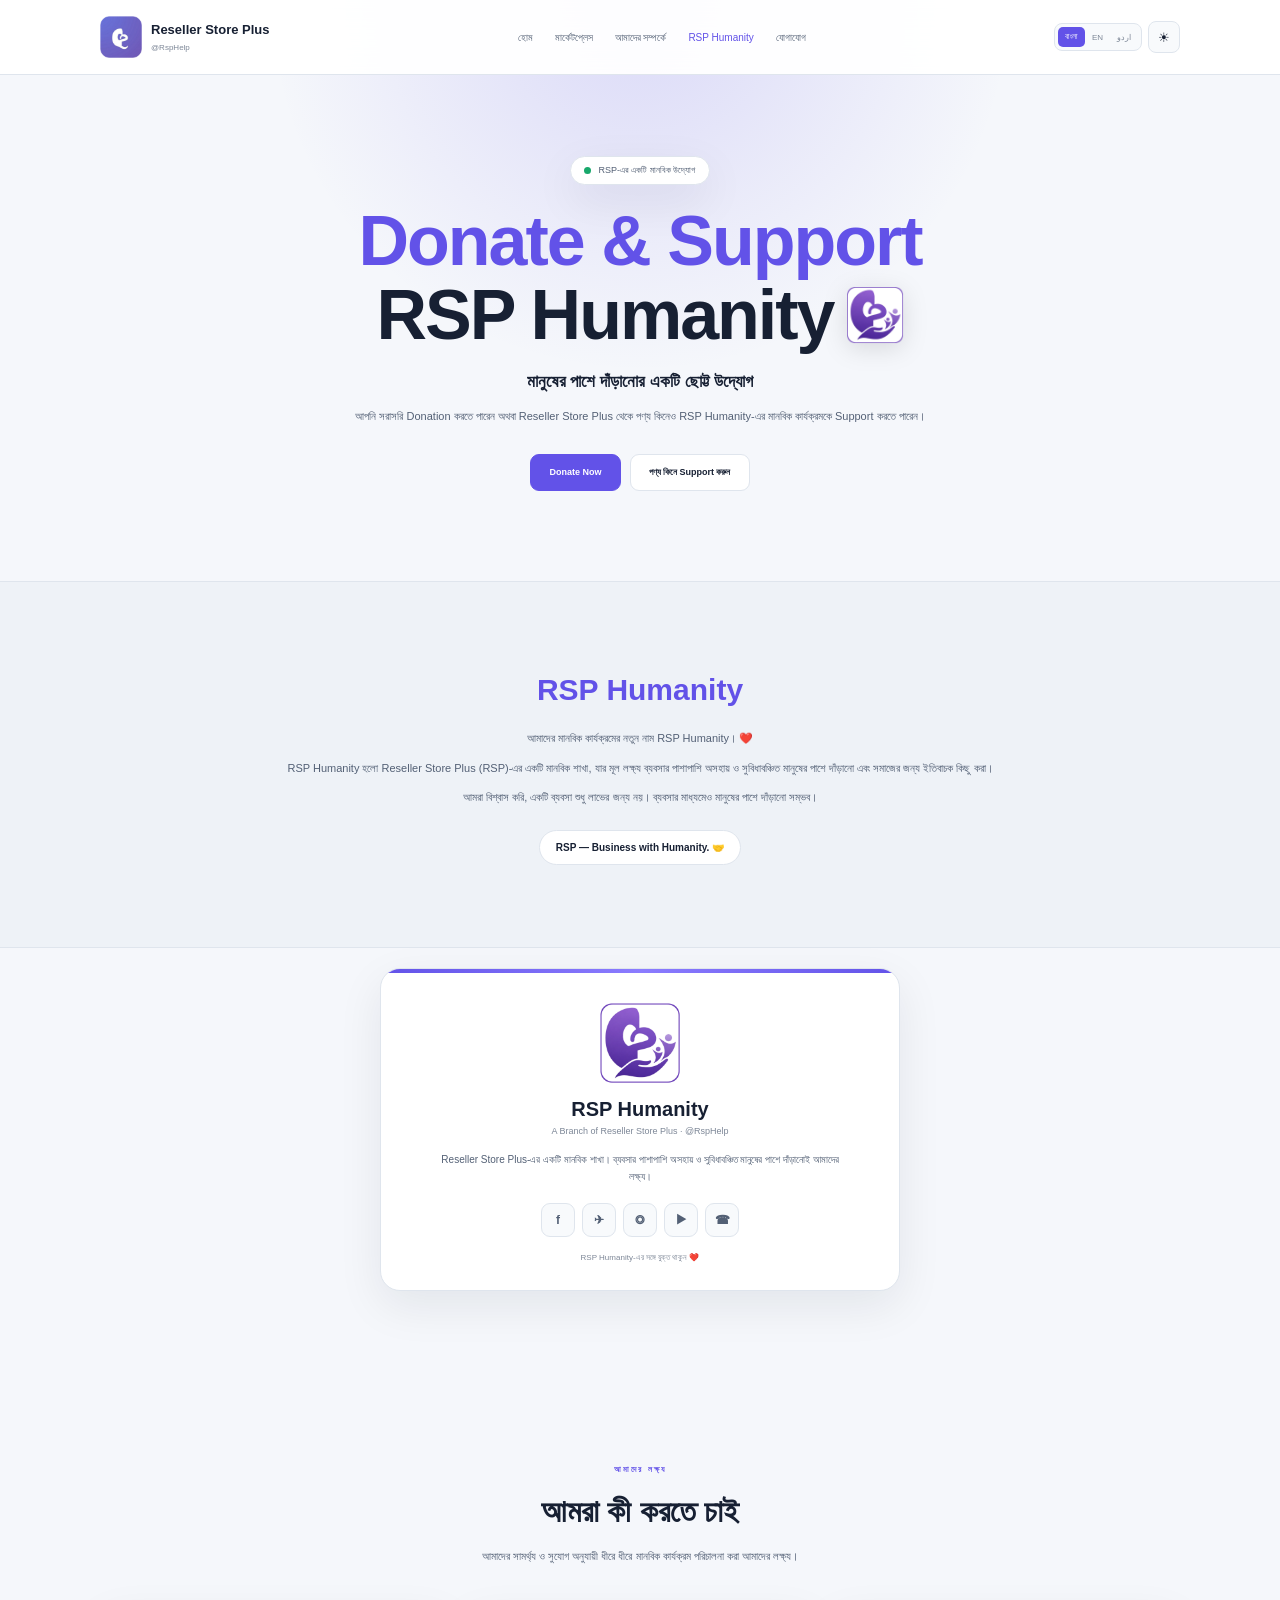
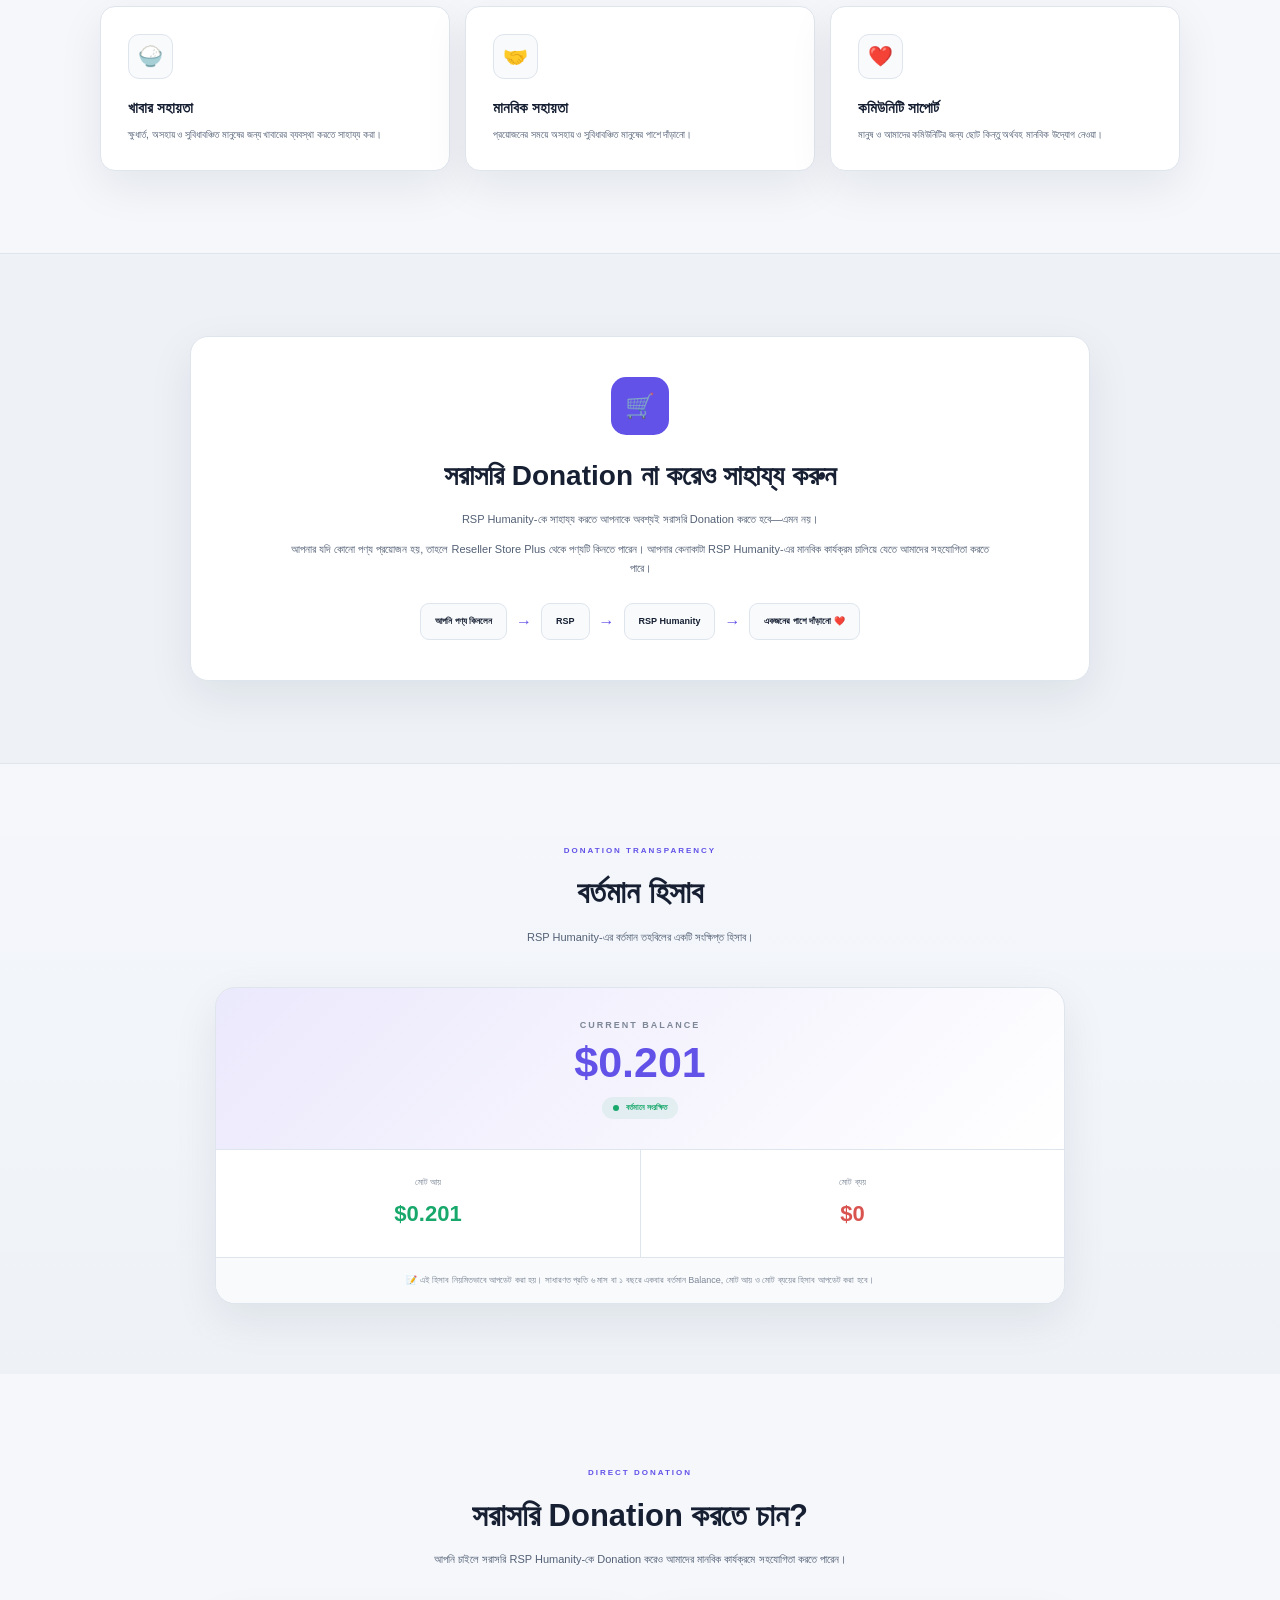
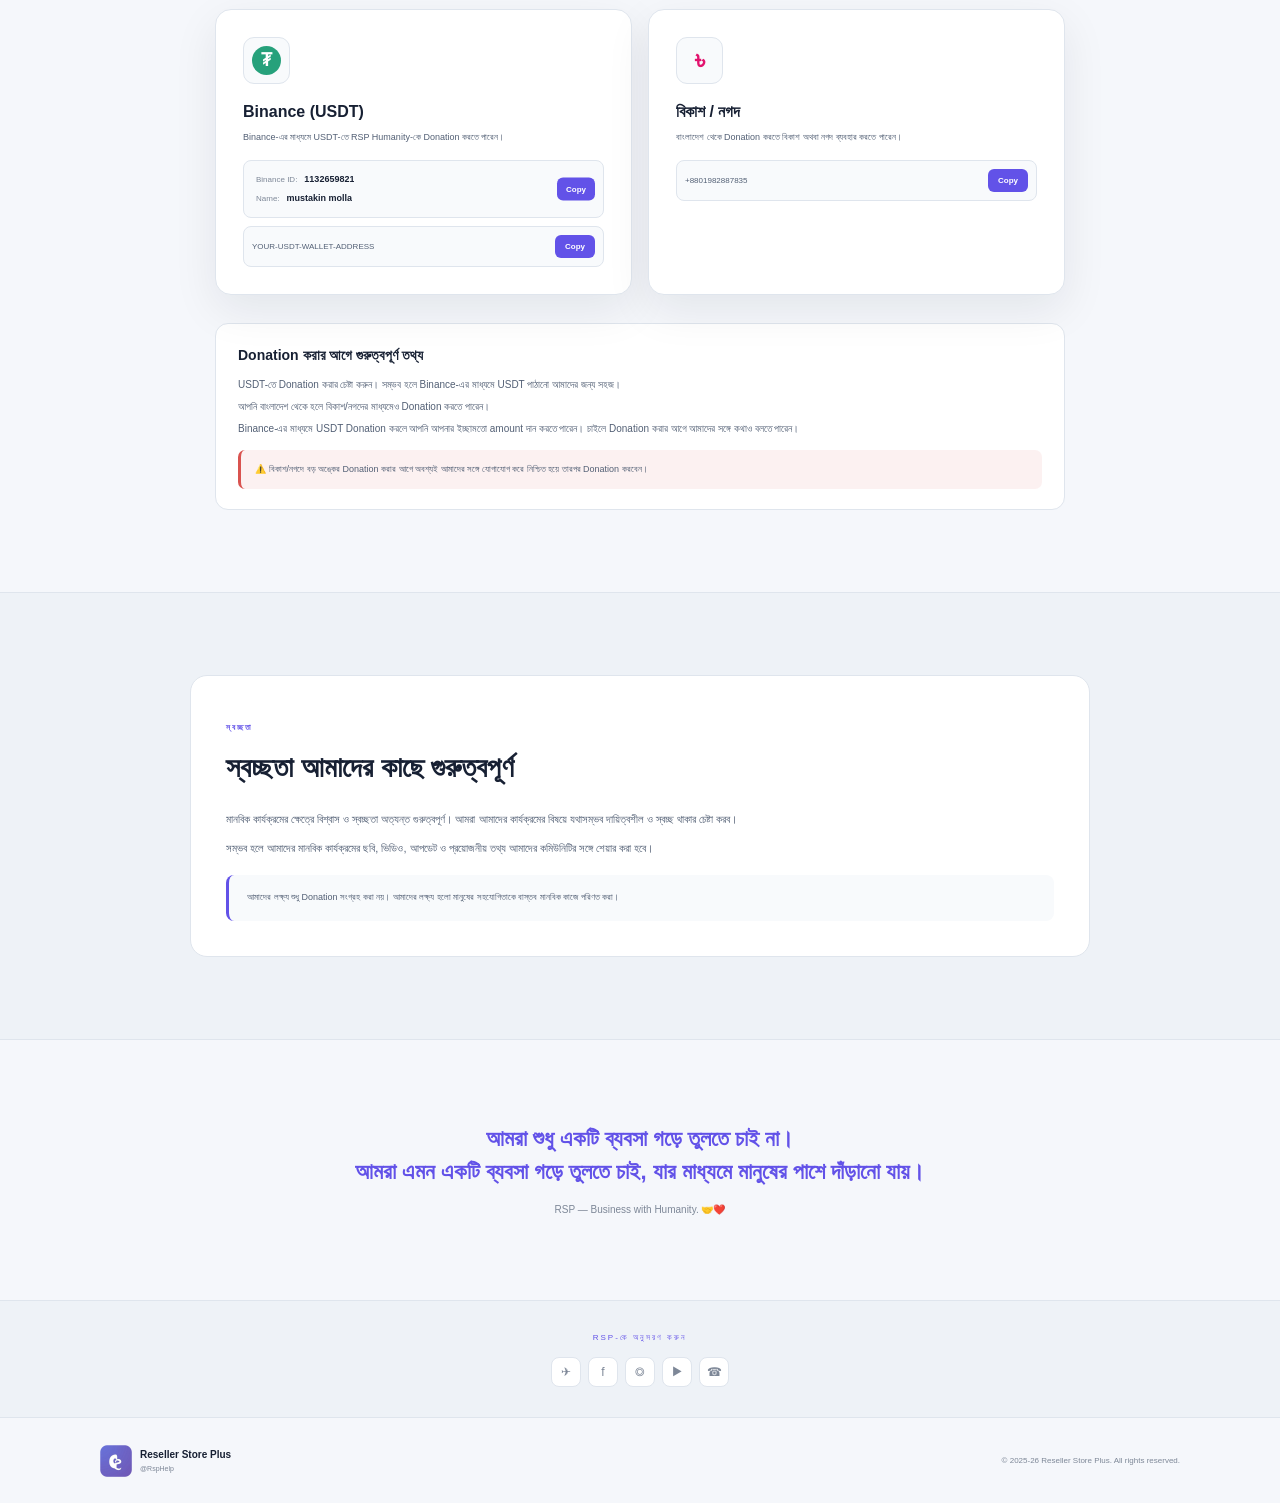
==== commit 1e97832b: "Add files via upload" ====
--- a/page/donation.html
+++ b/page/donation.html
@@ -2102,17 +2102,17 @@
 
 <a href="../index.html"
 data-i18n="home">
-рж╣рзЛржо
+হোম
 </a>
 
 <a href="../index.html#marketplace"
 data-i18n="marketplace">
-ржорж╛рж░рзНржХрзЗржЯржкрзНрж▓рзЗрж╕
+মার্কেটপ্লেস
 </a>
 
 <a href="../index.html#about"
 data-i18n="about">
-ржЖржорж╛ржжрзЗрж░ рж╕ржорзНржкрж░рзНржХрзЗ
+আমাদের সম্পর্কে
 </a>
 
 <a href="donation.html"
@@ -2123,7 +2123,7 @@
 
 <a href="../index.html#contact"
 data-i18n="contact">
-ржпрзЛржЧрж╛ржпрзЛржЧ
+যোগাযোগ
 </a>
 
 </nav>
@@ -2137,7 +2137,7 @@
 <button
 class="lang active"
 data-lang="bn">
-ржмрж╛ржВрж▓рж╛
+বাংলা
 </button>
 
 <button
@@ -2149,7 +2149,7 @@
 <button
 class="lang"
 data-lang="ur">
-╪з╪▒╪п┘И
+اردو
 </button>
 
 </div>
@@ -2160,7 +2160,7 @@
 id="themeBtn">
 
 <span id="themeIcon">
-тША
+☀
 </span>
 
 </button>
@@ -2169,7 +2169,7 @@
 <button
 class="mobile-btn"
 id="mobileBtn">
-тШ░
+☰
 </button>
 
 </div>
@@ -2194,7 +2194,7 @@
 <span class="dot"></span>
 
 <span data-i18n="badge">
-RSP-ржПрж░ ржПржХржЯрж┐ ржорж╛ржиржмрж┐ржХ ржЙржжрзНржпрзЛржЧ
+RSP-এর একটি মানবিক উদ্যোগ
 </span>
 
 </div>
@@ -2236,7 +2236,7 @@
 class="hero-subtitle"
 data-i18n="heroSubtitle">
 
-ржорж╛ржирзБрж╖рзЗрж░ ржкрж╛рж╢рзЗ ржжрж╛ржБрзЬрж╛ржирзЛрж░ ржПржХржЯрж┐ ржЫрзЛржЯрзНржЯ ржЙржжрзНржпрзЛржЧ
+মানুষের পাশে দাঁড়ানোর একটি ছোট্ট উদ্যোগ
 
 </div>
 
@@ -2245,9 +2245,9 @@
 class="hero-description"
 data-i18n="heroDescription">
 
-ржЖржкржирж┐ рж╕рж░рж╛рж╕рж░рж┐ Donation ржХрж░рждрзЗ ржкрж╛рж░рзЗржи ржЕржержмрж╛
-Reseller Store Plus ржерзЗржХрзЗ ржкржгрзНржп ржХрж┐ржирзЗржУ
-RSP Humanity-ржПрж░ ржорж╛ржиржмрж┐ржХ ржХрж╛рж░рзНржпржХрзНрж░ржоржХрзЗ Support ржХрж░рждрзЗ ржкрж╛рж░рзЗржиред
+আপনি সরাসরি Donation করতে পারেন অথবা
+Reseller Store Plus থেকে পণ্য কিনেও
+RSP Humanity-এর মানবিক কার্যক্রমকে Support করতে পারেন।
 
 </p>
 
@@ -2265,7 +2265,7 @@
 href="#support"
 class="hero-btn secondary"
 data-i18n="supportButton">
-ржкржгрзНржп ржХрж┐ржирзЗ Support ржХрж░рзБржи
+পণ্য কিনে Support করুন
 </a>
 
 </div>
@@ -2287,7 +2287,7 @@
 <button
 class="logo-close"
 id="logoClose">
-├Ч
+×
 </button>
 
 <img
@@ -2313,22 +2313,22 @@
 </h2>
 
 <p data-i18n="intro1">
-ржЖржЬ ржерзЗржХрзЗ ржЖржорж╛ржжрзЗрж░ ржорж╛ржиржмрж┐ржХ ржХрж╛рж░рзНржпржХрзНрж░ржорзЗрж░ ржирждрзБржи ржирж╛ржо RSP Humanityред тЭдя╕П
+আজ থেকে আমাদের মানবিক কার্যক্রমের নতুন নাম RSP Humanity। ❤️
 </p>
 
 <p data-i18n="intro2">
-RSP Humanity рж╣рж▓рзЛ Reseller Store Plus (RSP)-ржПрж░ ржПржХржЯрж┐ ржорж╛ржиржмрж┐ржХ рж╢рж╛ржЦрж╛,
-ржпрж╛рж░ ржорзВрж▓ рж▓ржХрзНрж╖рзНржп ржмрзНржпржмрж╕рж╛рж░ ржкрж╛рж╢рж╛ржкрж╛рж╢рж┐ ржЕрж╕рж╣рж╛рзЯ ржУ рж╕рзБржмрж┐ржзрж╛ржмржЮрзНржЪрж┐ржд ржорж╛ржирзБрж╖рзЗрж░
-ржкрж╛рж╢рзЗ ржжрж╛ржБрзЬрж╛ржирзЛ ржПржмржВ рж╕ржорж╛ржЬрзЗрж░ ржЬржирзНржп ржЗрждрж┐ржмрж╛ржЪржХ ржХрж┐ржЫрзБ ржХрж░рж╛ред
+RSP Humanity হলো Reseller Store Plus (RSP)-এর একটি মানবিক শাখা,
+যার মূল লক্ষ্য ব্যবসার পাশাপাশি অসহায় ও সুবিধাবঞ্চিত মানুষের
+পাশে দাঁড়ানো এবং সমাজের জন্য ইতিবাচক কিছু করা।
 </p>
 
 <p data-i18n="intro3">
-ржЖржорж░рж╛ ржмрж┐рж╢рзНржмрж╛рж╕ ржХрж░рж┐, ржПржХржЯрж┐ ржмрзНржпржмрж╕рж╛ рж╢рзБржзрзБ рж▓рж╛ржнрзЗрж░ ржЬржирзНржп ржирзЯред
-ржмрзНржпржмрж╕рж╛рж░ ржорж╛ржзрзНржпржорзЗржУ ржорж╛ржирзБрж╖рзЗрж░ ржкрж╛рж╢рзЗ ржжрж╛ржБрзЬрж╛ржирзЛ рж╕ржорзНржнржмред
+আমরা বিশ্বাস করি, একটি ব্যবসা শুধু লাভের জন্য নয়।
+ব্যবসার মাধ্যমেও মানুষের পাশে দাঁড়ানো সম্ভব।
 </p>
 
 <div class="tagline">
-RSP тАФ Business with Humanity. ЁЯдЭ
+RSP — Business with Humanity. 🤝
 </div>
 
 </div>
@@ -2362,7 +2362,7 @@
 
 
 <span class="humanity-profile-username">
-A Branch of Reseller Store Plus ┬╖ @RspHelp
+A Branch of Reseller Store Plus · @RspHelp
 </span>
 
 
@@ -2370,8 +2370,8 @@
 class="humanity-profile-description"
 data-i18n="profileDescription">
 
-Reseller Store Plus-ржПрж░ ржПржХржЯрж┐ ржорж╛ржиржмрж┐ржХ рж╢рж╛ржЦрж╛ред
-ржмрзНржпржмрж╕рж╛рж░ ржкрж╛рж╢рж╛ржкрж╛рж╢рж┐ ржЕрж╕рж╣рж╛рзЯ ржУ рж╕рзБржмрж┐ржзрж╛ржмржЮрзНржЪрж┐ржд ржорж╛ржирзБрж╖рзЗрж░ ржкрж╛рж╢рзЗ ржжрж╛ржБрзЬрж╛ржирзЛржЗ ржЖржорж╛ржжрзЗрж░ рж▓ржХрзНрж╖рзНржпред
+Reseller Store Plus-এর একটি মানবিক শাখা।
+ব্যবসার পাশাপাশি অসহায় ও সুবিধাবঞ্চিত মানুষের পাশে দাঁড়ানোই আমাদের লক্ষ্য।
 
 </p>
 
@@ -2386,22 +2386,22 @@
 href="#"
 target="_blank"
 title="Telegram">
-тЬИ
+✈
 </a>
 
 <a href="#" title="Instagram">
-тЧО
+◎
 </a>
 
 <a href="#" title="YouTube">
-тЦ╢
+▶
 </a>
 
 <a
 href="#"
 target="_blank"
 title="WhatsApp">
-тШО
+☎
 </a>
 
 </div>
@@ -2411,7 +2411,7 @@
 class="humanity-follow"
 data-i18n="profileFollow">
 
-RSP Humanity-ржПрж░ рж╕ржЩрзНржЧрзЗ ржпрзБржХрзНржд ржерж╛ржХрзБржи тЭдя╕П
+RSP Humanity-এর সঙ্গে যুক্ত থাকুন ❤️
 
 </div>
 
@@ -2435,16 +2435,16 @@
 <div class="section-head">
 
 <small data-i18n="missionSmall">
-ржЖржорж╛ржжрзЗрж░ рж▓ржХрзНрж╖рзНржп
+আমাদের লক্ষ্য
 </small>
 
 <h2 data-i18n="missionTitle">
-ржЖржорж░рж╛ ржХрзА ржХрж░рждрзЗ ржЪрж╛ржЗ
+আমরা কী করতে চাই
 </h2>
 
 <p data-i18n="missionDesc">
-ржЖржорж╛ржжрзЗрж░ рж╕рж╛ржорж░рзНржерзНржп ржУ рж╕рзБржпрзЛржЧ ржЕржирзБржпрж╛рзЯрзА ржзрзАрж░рзЗ ржзрзАрж░рзЗ
-ржорж╛ржиржмрж┐ржХ ржХрж╛рж░рзНржпржХрзНрж░ржо ржкрж░рж┐ржЪрж╛рж▓ржирж╛ ржХрж░рж╛ ржЖржорж╛ржжрзЗрж░ рж▓ржХрзНрж╖рзНржпред
+আমাদের সামর্থ্য ও সুযোগ অনুযায়ী ধীরে ধীরে
+মানবিক কার্যক্রম পরিচালনা করা আমাদের লক্ষ্য।
 </p>
 
 </div>
@@ -2456,16 +2456,16 @@
 <div class="mission-card">
 
 <div class="mission-icon">
-ЁЯНЪ
+🍚
 </div>
 
 <h3 data-i18n="foodTitle">
-ржЦрж╛ржмрж╛рж░ рж╕рж╣рж╛рзЯрждрж╛
+খাবার সহায়তা
 </h3>
 
 <p data-i18n="foodText">
-ржХрзНрж╖рзБржзрж╛рж░рзНржд, ржЕрж╕рж╣рж╛рзЯ ржУ рж╕рзБржмрж┐ржзрж╛ржмржЮрзНржЪрж┐ржд ржорж╛ржирзБрж╖рзЗрж░
-ржЬржирзНржп ржЦрж╛ржмрж╛рж░рзЗрж░ ржмрзНржпржмрж╕рзНржерж╛ ржХрж░рждрзЗ рж╕рж╛рж╣рж╛ржпрзНржп ржХрж░рж╛ред
+ক্ষুধার্ত, অসহায় ও সুবিধাবঞ্চিত মানুষের
+জন্য খাবারের ব্যবস্থা করতে সাহায্য করা।
 </p>
 
 </div>
@@ -2474,16 +2474,16 @@
 <div class="mission-card">
 
 <div class="mission-icon">
-ЁЯдЭ
+🤝
 </div>
 
 <h3 data-i18n="humanTitle">
-ржорж╛ржиржмрж┐ржХ рж╕рж╣рж╛рзЯрждрж╛
+মানবিক সহায়তা
 </h3>
 
 <p data-i18n="humanText">
-ржкрзНрж░рзЯрзЛржЬржирзЗрж░ рж╕ржорзЯрзЗ ржЕрж╕рж╣рж╛рзЯ ржУ рж╕рзБржмрж┐ржзрж╛ржмржЮрзНржЪрж┐ржд
-ржорж╛ржирзБрж╖рзЗрж░ ржкрж╛рж╢рзЗ ржжрж╛ржБрзЬрж╛ржирзЛред
+প্রয়োজনের সময়ে অসহায় ও সুবিধাবঞ্চিত
+মানুষের পাশে দাঁড়ানো।
 </p>
 
 </div>
@@ -2492,16 +2492,16 @@
 <div class="mission-card">
 
 <div class="mission-icon">
-тЭдя╕П
+❤️
 </div>
 
 <h3 data-i18n="communityTitle">
-ржХржорж┐ржЙржирж┐ржЯрж┐ рж╕рж╛ржкрзЛрж░рзНржЯ
+কমিউনিটি সাপোর্ট
 </h3>
 
 <p data-i18n="communityText">
-ржорж╛ржирзБрж╖ ржУ ржЖржорж╛ржжрзЗрж░ ржХржорж┐ржЙржирж┐ржЯрж┐рж░ ржЬржирзНржп ржЫрзЛржЯ
-ржХрж┐ржирзНрждрзБ ржЕрж░рзНржержмрж╣ ржорж╛ржиржмрж┐ржХ ржЙржжрзНржпрзЛржЧ ржирзЗржУрзЯрж╛ред
+মানুষ ও আমাদের কমিউনিটির জন্য ছোট
+কিন্তু অর্থবহ মানবিক উদ্যোগ নেওয়া।
 </p>
 
 </div>
@@ -2529,26 +2529,26 @@
 
 
 <div class="shop-icon">
-ЁЯЫТ
+🛒
 </div>
 
 
 <h2 data-i18n="shopTitle">
-рж╕рж░рж╛рж╕рж░рж┐ Donation ржирж╛ ржХрж░рзЗржУ рж╕рж╛рж╣рж╛ржпрзНржп ржХрж░рзБржи
+সরাসরি Donation না করেও সাহায্য করুন
 </h2>
 
 
 <p data-i18n="shopText1">
-RSP Humanity-ржХрзЗ рж╕рж╛рж╣рж╛ржпрзНржп ржХрж░рждрзЗ ржЖржкржирж╛ржХрзЗ
-ржЕржмрж╢рзНржпржЗ рж╕рж░рж╛рж╕рж░рж┐ Donation ржХрж░рждрзЗ рж╣ржмрзЗтАФржПржоржи ржирзЯред
+RSP Humanity-কে সাহায্য করতে আপনাকে
+অবশ্যই সরাসরি Donation করতে হবে—এমন নয়।
 </p>
 
 
 <p data-i18n="shopText2">
-ржЖржкржирж╛рж░ ржпржжрж┐ ржХрзЛржирзЛ ржкржгрзНржп ржкрзНрж░рзЯрзЛржЬржи рж╣рзЯ,
-рждрж╛рж╣рж▓рзЗ Reseller Store Plus ржерзЗржХрзЗ ржкржгрзНржпржЯрж┐ ржХрж┐ржирждрзЗ ржкрж╛рж░рзЗржиред
-ржЖржкржирж╛рж░ ржХрзЗржирж╛ржХрж╛ржЯрж╛ RSP Humanity-ржПрж░ ржорж╛ржиржмрж┐ржХ
-ржХрж╛рж░рзНржпржХрзНрж░ржо ржЪрж╛рж▓рж┐рзЯрзЗ ржпрзЗрждрзЗ ржЖржорж╛ржжрзЗрж░ рж╕рж╣ржпрзЛржЧрж┐рждрж╛ ржХрж░рждрзЗ ржкрж╛рж░рзЗред
+আপনার যদি কোনো পণ্য প্রয়োজন হয়,
+তাহলে Reseller Store Plus থেকে পণ্যটি কিনতে পারেন।
+আপনার কেনাকাটা RSP Humanity-এর মানবিক
+কার্যক্রম চালিয়ে যেতে আমাদের সহযোগিতা করতে পারে।
 </p>
 
 
@@ -2556,11 +2556,11 @@
 
 <div class="flow-item"
 data-i18n="flow1">
-ржЖржкржирж┐ ржкржгрзНржп ржХрж┐ржирж▓рзЗржи
+আপনি পণ্য কিনলেন
 </div>
 
 <div class="arrow">
-тЖТ
+→
 </div>
 
 <div class="flow-item">
@@ -2568,7 +2568,7 @@
 </div>
 
 <div class="arrow">
-тЖТ
+→
 </div>
 
 <div class="flow-item">
@@ -2576,12 +2576,12 @@
 </div>
 
 <div class="arrow">
-тЖТ
+→
 </div>
 
 <div class="flow-item"
 data-i18n="flow4">
-ржПржХржЬржирзЗрж░ ржкрж╛рж╢рзЗ ржжрж╛ржБрзЬрж╛ржирзЛ тЭдя╕П
+একজনের পাশে দাঁড়ানো ❤️
 </div>
 
 </div>
@@ -2610,11 +2610,11 @@
 </small>
 
 <h2 data-i18n="balanceTitle">
-ржмрж░рзНрждржорж╛ржи рж╣рж┐рж╕рж╛ржм
+বর্তমান হিসাব
 </h2>
 
 <p data-i18n="balanceDesc">
-RSP Humanity-ржПрж░ ржмрж░рзНрждржорж╛ржи рждрж╣ржмрж┐рж▓рзЗрж░ ржПржХржЯрж┐ рж╕ржВржХрзНрж╖рж┐ржкрзНржд рж╣рж┐рж╕рж╛ржмред
+RSP Humanity-এর বর্তমান তহবিলের একটি সংক্ষিপ্ত হিসাব।
 </p>
 
 </div>
@@ -2646,7 +2646,7 @@
 <span
 class="status-text"
 data-i18n="balanceAvailable">
-ржмрж░рзНрждржорж╛ржирзЗ рж╕ржВрж░ржХрзНрж╖рж┐ржд
+বর্তমানে সংরক্ষিত
 </span>
 
 </div>
@@ -2663,7 +2663,7 @@
 <span
 class="balance-stat-label"
 data-i18n="totalIncome">
-ржорзЛржЯ ржЖрзЯ
+মোট আয়
 </span>
 
 <div class="balance-stat-value balance-income">
@@ -2678,7 +2678,7 @@
 <span
 class="balance-stat-label"
 data-i18n="totalExpense">
-ржорзЛржЯ ржмрзНржпрзЯ
+মোট ব্যয়
 </span>
 
 <div class="balance-stat-value balance-expense">
@@ -2696,10 +2696,10 @@
 class="balance-note"
 data-i18n="balanceNote">
 
-ЁЯУЭ ржПржЗ рж╣рж┐рж╕рж╛ржм ржирж┐рзЯржорж┐рждржнрж╛ржмрзЗ ржЖржкржбрзЗржЯ ржХрж░рж╛ рж╣рзЯред
-рж╕рж╛ржзрж╛рж░ржгржд ржкрзНрж░рждрж┐ рзм ржорж╛рж╕ ржмрж╛ рзз ржмржЫрж░рзЗ ржПржХржмрж╛рж░
-ржмрж░рзНрждржорж╛ржи Balance, ржорзЛржЯ ржЖрзЯ ржУ ржорзЛржЯ ржмрзНржпрзЯрзЗрж░ рж╣рж┐рж╕рж╛ржм
-ржЖржкржбрзЗржЯ ржХрж░рж╛ рж╣ржмрзЗред
+📝 এই হিসাব নিয়মিতভাবে আপডেট করা হয়।
+সাধারণত প্রতি ৬ মাস বা ১ বছরে একবার
+বর্তমান Balance, মোট আয় ও মোট ব্যয়ের হিসাব
+আপডেট করা হবে।
 
 </div>
 
@@ -2729,13 +2729,13 @@
 </small>
 
 <h2 data-i18n="donationTitle">
-рж╕рж░рж╛рж╕рж░рж┐ Donation ржХрж░рждрзЗ ржЪрж╛ржи?
+সরাসরি Donation করতে চান?
 </h2>
 
 <p data-i18n="donationDesc">
-ржЖржкржирж┐ ржЪрж╛ржЗрж▓рзЗ рж╕рж░рж╛рж╕рж░рж┐ RSP Humanity-ржХрзЗ
-Donation ржХрж░рзЗржУ ржЖржорж╛ржжрзЗрж░ ржорж╛ржиржмрж┐ржХ ржХрж╛рж░рзНржпржХрзНрж░ржорзЗ
-рж╕рж╣ржпрзЛржЧрж┐рждрж╛ ржХрж░рждрзЗ ржкрж╛рж░рзЗржиред
+আপনি চাইলে সরাসরি RSP Humanity-কে
+Donation করেও আমাদের মানবিক কার্যক্রমে
+সহযোগিতা করতে পারেন।
 </p>
 
 </div>
@@ -2749,7 +2749,7 @@
 <div class="donation-card">
 <div class="donation-icon">
 <div class="usdt-logo">
-тВо
+₮
 </div>
 </div>
 
@@ -2757,8 +2757,8 @@
 Binance (USDT)
 </h3>
 <p data-i18n="usdtText">
-Binance-ржПрж░ ржорж╛ржзрзНржпржорзЗ USDT-рждрзЗ
-RSP Humanity-ржХрзЗ Donation ржХрж░рждрзЗ ржкрж╛рж░рзЗржиред
+Binance-এর মাধ্যমে USDT-তে
+RSP Humanity-কে Donation করতে পারেন।
 </p>
 
 
@@ -2831,20 +2831,20 @@
 <div class="donation-icon">
 
 <div class="bkash-logo">
-рз│
+৳
 </div>
 
 </div>
 
 
 <h3 data-i18n="bdPaymentTitle">
-ржмрж┐ржХрж╛рж╢ / ржиржЧржж
+বিকাশ / নগদ
 </h3>
 
 
 <p data-i18n="bdPaymentText">
-ржмрж╛ржВрж▓рж╛ржжрзЗрж╢ ржерзЗржХрзЗ Donation ржХрж░рждрзЗ
-ржмрж┐ржХрж╛рж╢ ржЕржержмрж╛ ржиржЧржж ржмрзНржпржмрж╣рж╛рж░ ржХрж░рждрзЗ ржкрж╛рж░рзЗржиред
+বাংলাদেশ থেকে Donation করতে
+বিকাশ অথবা নগদ ব্যবহার করতে পারেন।
 </p>
 
 
@@ -2876,35 +2876,35 @@
 
 
 <h3 data-i18n="instructionTitle">
-Donation ржХрж░рж╛рж░ ржЖржЧрзЗ ржЧрзБрж░рзБрждрзНржмржкрзВрж░рзНржг рждржерзНржп
+Donation করার আগে গুরুত্বপূর্ণ তথ্য
 </h3>
 
 
 <p data-i18n="instruction1">
 
 <strong>
-USDT-рждрзЗ Donation ржХрж░рж╛рж░ ржЪрзЗрж╖рзНржЯрж╛ ржХрж░рзБржиред
+USDT-তে Donation করার চেষ্টা করুন।
 </strong>
 
-рж╕ржорзНржнржм рж╣рж▓рзЗ Binance-ржПрж░ ржорж╛ржзрзНржпржорзЗ USDT ржкрж╛ржарж╛ржирзЛ
-ржЖржорж╛ржжрзЗрж░ ржЬржирзНржп рж╕рж╣ржЬред
+সম্ভব হলে Binance-এর মাধ্যমে USDT পাঠানো
+আমাদের জন্য সহজ।
 
 </p>
 
 
 <p data-i18n="instruction2">
 
-ржЖржкржирж┐ ржмрж╛ржВрж▓рж╛ржжрзЗрж╢ ржерзЗржХрзЗ рж╣рж▓рзЗ ржмрж┐ржХрж╛рж╢/ржиржЧржжрзЗрж░
-ржорж╛ржзрзНржпржорзЗржУ Donation ржХрж░рждрзЗ ржкрж╛рж░рзЗржиред
+আপনি বাংলাদেশ থেকে হলে বিকাশ/নগদের
+মাধ্যমেও Donation করতে পারেন।
 
 </p>
 
 
 <p data-i18n="instruction3">
 
-Binance-ржПрж░ ржорж╛ржзрзНржпржорзЗ USDT Donation ржХрж░рж▓рзЗ
-ржЖржкржирж┐ ржЖржкржирж╛рж░ ржЗржЪрзНржЫрж╛ржорждрзЛ amount ржжрж╛ржи ржХрж░рждрзЗ ржкрж╛рж░рзЗржиред
-ржЪрж╛ржЗрж▓рзЗ Donation ржХрж░рж╛рж░ ржЖржЧрзЗ ржЖржорж╛ржжрзЗрж░ рж╕ржЩрзНржЧрзЗ ржХржерж╛ржУ ржмрж▓рждрзЗ ржкрж╛рж░рзЗржиред
+Binance-এর মাধ্যমে USDT Donation করলে
+আপনি আপনার ইচ্ছামতো amount দান করতে পারেন।
+চাইলে Donation করার আগে আমাদের সঙ্গে কথাও বলতে পারেন।
 
 </p>
 
@@ -2913,9 +2913,9 @@
 class="warning"
 data-i18n="warning">
 
-тЪая╕П ржмрж┐ржХрж╛рж╢/ржиржЧржжрзЗ ржмрзЬ ржЕржЩрзНржХрзЗрж░ Donation ржХрж░рж╛рж░ ржЖржЧрзЗ
-ржЕржмрж╢рзНржпржЗ ржЖржорж╛ржжрзЗрж░ рж╕ржЩрзНржЧрзЗ ржпрзЛржЧрж╛ржпрзЛржЧ ржХрж░рзЗ ржирж┐рж╢рзНржЪрж┐ржд рж╣рзЯрзЗ
-рждрж╛рж░ржкрж░ Donation ржХрж░ржмрзЗржиред
+⚠️ বিকাশ/নগদে বড় অঙ্কের Donation করার আগে
+অবশ্যই আমাদের সঙ্গে যোগাযোগ করে নিশ্চিত হয়ে
+তারপর Donation করবেন।
 
 </div>
 
@@ -2943,19 +2943,19 @@
 style="text-align:left;margin-bottom:18px">
 
 <small data-i18n="transSmall">
-рж╕рзНржмржЪрзНржЫрждрж╛
+স্বচ্ছতা
 </small>
 
 <h2 data-i18n="transTitle">
-рж╕рзНржмржЪрзНржЫрждрж╛ ржЖржорж╛ржжрзЗрж░ ржХрж╛ржЫрзЗ ржЧрзБрж░рзБрждрзНржмржкрзВрж░рзНржг
+স্বচ্ছতা আমাদের কাছে গুরুত্বপূর্ণ
 </h2>
 
 </div>
 
 
 <p data-i18n="transText">
-ржорж╛ржиржмрж┐ржХ ржХрж╛рж░рзНржпржХрзНрж░ржорзЗрж░ ржХрзНрж╖рзЗрждрзНрж░рзЗ ржмрж┐рж╢рзНржмрж╛рж╕ ржУ рж╕рзНржмржЪрзНржЫрждрж╛ ржЕрждрзНржпржирзНржд ржЧрзБрж░рзБрждрзНржмржкрзВрж░рзНржгред
-ржЖржорж░рж╛ ржЖржорж╛ржжрзЗрж░ ржХрж╛рж░рзНржпржХрзНрж░ржорзЗрж░ ржмрж┐рж╖рзЯрзЗ ржпржерж╛рж╕ржорзНржнржм ржжрж╛рзЯрж┐рждрзНржмрж╢рзАрж▓ ржУ рж╕рзНржмржЪрзНржЫ ржерж╛ржХрж╛рж░ ржЪрзЗрж╖рзНржЯрж╛ ржХрж░ржмред
+মানবিক কার্যক্রমের ক্ষেত্রে বিশ্বাস ও স্বচ্ছতা অত্যন্ত গুরুত্বপূর্ণ।
+আমরা আমাদের কার্যক্রমের বিষয়ে যথাসম্ভব দায়িত্বশীল ও স্বচ্ছ থাকার চেষ্টা করব।
 </p>
 
 
@@ -2963,9 +2963,9 @@
 style="margin-top:10px"
 data-i18n="transText2">
 
-рж╕ржорзНржнржм рж╣рж▓рзЗ ржЖржорж╛ржжрзЗрж░ ржорж╛ржиржмрж┐ржХ ржХрж╛рж░рзНржпржХрзНрж░ржорзЗрж░
-ржЫржмрж┐, ржнрж┐ржбрж┐ржУ, ржЖржкржбрзЗржЯ ржУ ржкрзНрж░рзЯрзЛржЬржирзАрзЯ рждржерзНржп
-ржЖржорж╛ржжрзЗрж░ ржХржорж┐ржЙржирж┐ржЯрж┐рж░ рж╕ржЩрзНржЧрзЗ рж╢рзЗрзЯрж╛рж░ ржХрж░рж╛ рж╣ржмрзЗред
+সম্ভব হলে আমাদের মানবিক কার্যক্রমের
+ছবি, ভিডিও, আপডেট ও প্রয়োজনীয় তথ্য
+আমাদের কমিউনিটির সঙ্গে শেয়ার করা হবে।
 
 </p>
 
@@ -2974,9 +2974,9 @@
 class="note"
 data-i18n="transNote">
 
-ржЖржорж╛ржжрзЗрж░ рж▓ржХрзНрж╖рзНржп рж╢рзБржзрзБ Donation рж╕ржВржЧрзНрж░рж╣ ржХрж░рж╛ ржирзЯред
-ржЖржорж╛ржжрзЗрж░ рж▓ржХрзНрж╖рзНржп рж╣рж▓рзЛ ржорж╛ржирзБрж╖рзЗрж░ рж╕рж╣ржпрзЛржЧрж┐рждрж╛ржХрзЗ
-ржмрж╛рж╕рзНрждржм ржорж╛ржиржмрж┐ржХ ржХрж╛ржЬрзЗ ржкрж░рж┐ржгржд ржХрж░рж╛ред
+আমাদের লক্ষ্য শুধু Donation সংগ্রহ করা নয়।
+আমাদের লক্ষ্য হলো মানুষের সহযোগিতাকে
+বাস্তব মানবিক কাজে পরিণত করা।
 
 </div>
 
@@ -3002,21 +3002,21 @@
 <div class="quote-text">
 
 <span data-i18n="quote1">
-ржЖржорж░рж╛ рж╢рзБржзрзБ ржПржХржЯрж┐ ржмрзНржпржмрж╕рж╛ ржЧрзЬрзЗ рждрзБрж▓рждрзЗ ржЪрж╛ржЗ ржирж╛ред
+আমরা শুধু একটি ব্যবসা গড়ে তুলতে চাই না।
 </span>
 
 <br>
 
 <span data-i18n="quote2">
-ржЖржорж░рж╛ ржПржоржи ржПржХржЯрж┐ ржмрзНржпржмрж╕рж╛ ржЧрзЬрзЗ рждрзБрж▓рждрзЗ ржЪрж╛ржЗ,
-ржпрж╛рж░ ржорж╛ржзрзНржпржорзЗ ржорж╛ржирзБрж╖рзЗрж░ ржкрж╛рж╢рзЗ ржжрж╛ржБрзЬрж╛ржирзЛ ржпрж╛рзЯред
+আমরা এমন একটি ব্যবসা গড়ে তুলতে চাই,
+যার মাধ্যমে মানুষের পাশে দাঁড়ানো যায়।
 </span>
 
 </div>
 
 
 <div class="quote-sub">
-RSP тАФ Business with Humanity. ЁЯдЭтЭдя╕П
+RSP — Business with Humanity. 🤝❤️
 </div>
 
 </div>
@@ -3040,7 +3040,7 @@
 class="social-title"
 data-i18n="follow">
 
-RSP-ржХрзЗ ржЕржирзБрж╕рж░ржг ржХрж░рзБржи
+RSP-কে অনুসরণ করুন
 
 </div>
 
@@ -3052,7 +3052,7 @@
 href="http://t.me/RspHelp"
 target="_blank"
 class="social-icon">
-тЬИ
+✈
 </a>
 
 
@@ -3066,14 +3066,14 @@
 <a
 href="#"
 class="social-icon">
-тЧО
+◎
 </a>
 
 
 <a
 href="#"
 class="social-icon">
-тЦ╢
+▶
 </a>
 
 
@@ -3081,7 +3081,7 @@
 href="https://wa.me/+8801982887835"
 target="_blank"
 class="social-icon">
-тШО
+☎
 </a>
 
 
@@ -3126,7 +3126,7 @@
 
 
 <p>
-┬й 2025-26 Reseller Store Plus.
+© 2025-26 Reseller Store Plus.
 All rights reserved.
 </p>
 
@@ -3146,145 +3146,145 @@
 
 bn:{
 
-home:"рж╣рзЛржо",
-marketplace:"ржорж╛рж░рзНржХрзЗржЯржкрзНрж▓рзЗрж╕",
-about:"ржЖржорж╛ржжрзЗрж░ рж╕ржорзНржкрж░рзНржХрзЗ",
+home:"হোম",
+marketplace:"মার্কেটপ্লেস",
+about:"আমাদের সম্পর্কে",
 humanity:"RSP Humanity",
-contact:"ржпрзЛржЧрж╛ржпрзЛржЧ",
-
-badge:"RSP-ржПрж░ ржПржХржЯрж┐ ржорж╛ржиржмрж┐ржХ ржЙржжрзНржпрзЛржЧ",
+contact:"যোগাযোগ",
+
+badge:"RSP-এর একটি মানবিক উদ্যোগ",
 
 heroSubtitle:
-"ржорж╛ржирзБрж╖рзЗрж░ ржкрж╛рж╢рзЗ ржжрж╛ржБрзЬрж╛ржирзЛрж░ ржПржХржЯрж┐ ржЫрзЛржЯрзНржЯ ржЙржжрзНржпрзЛржЧ",
+"মানুষের পাশে দাঁড়ানোর একটি ছোট্ট উদ্যোগ",
 
 heroDescription:
-"ржЖржкржирж┐ рж╕рж░рж╛рж╕рж░рж┐ Donation ржХрж░рждрзЗ ржкрж╛рж░рзЗржи ржЕржержмрж╛ Reseller Store Plus ржерзЗржХрзЗ ржкржгрзНржп ржХрж┐ржирзЗржУ RSP Humanity-ржПрж░ ржорж╛ржиржмрж┐ржХ ржХрж╛рж░рзНржпржХрзНрж░ржоржХрзЗ Support ржХрж░рждрзЗ ржкрж╛рж░рзЗржиред",
+"আপনি সরাসরি Donation করতে পারেন অথবা Reseller Store Plus থেকে পণ্য কিনেও RSP Humanity-এর মানবিক কার্যক্রমকে Support করতে পারেন।",
 
 donateButton:"Donate Now",
 
-supportButton:"ржкржгрзНржп ржХрж┐ржирзЗ Support ржХрж░рзБржи",
+supportButton:"পণ্য কিনে Support করুন",
 
 intro1:
-"ржЖржорж╛ржжрзЗрж░ ржорж╛ржиржмрж┐ржХ ржХрж╛рж░рзНржпржХрзНрж░ржорзЗрж░ ржирждрзБржи ржирж╛ржо RSP Humanityред тЭдя╕П",
+"আমাদের মানবিক কার্যক্রমের নতুন নাম RSP Humanity। ❤️",
 
 intro2:
-"RSP Humanity рж╣рж▓рзЛ Reseller Store Plus (RSP)-ржПрж░ ржПржХржЯрж┐ ржорж╛ржиржмрж┐ржХ рж╢рж╛ржЦрж╛, ржпрж╛рж░ ржорзВрж▓ рж▓ржХрзНрж╖рзНржп ржмрзНржпржмрж╕рж╛рж░ ржкрж╛рж╢рж╛ржкрж╛рж╢рж┐ ржЕрж╕рж╣рж╛рзЯ ржУ рж╕рзБржмрж┐ржзрж╛ржмржЮрзНржЪрж┐ржд ржорж╛ржирзБрж╖рзЗрж░ ржкрж╛рж╢рзЗ ржжрж╛ржБрзЬрж╛ржирзЛ ржПржмржВ рж╕ржорж╛ржЬрзЗрж░ ржЬржирзНржп ржЗрждрж┐ржмрж╛ржЪржХ ржХрж┐ржЫрзБ ржХрж░рж╛ред",
+"RSP Humanity হলো Reseller Store Plus (RSP)-এর একটি মানবিক শাখা, যার মূল লক্ষ্য ব্যবসার পাশাপাশি অসহায় ও সুবিধাবঞ্চিত মানুষের পাশে দাঁড়ানো এবং সমাজের জন্য ইতিবাচক কিছু করা।",
 
 intro3:
-"ржЖржорж░рж╛ ржмрж┐рж╢рзНржмрж╛рж╕ ржХрж░рж┐, ржПржХржЯрж┐ ржмрзНржпржмрж╕рж╛ рж╢рзБржзрзБ рж▓рж╛ржнрзЗрж░ ржЬржирзНржп ржирзЯред ржмрзНржпржмрж╕рж╛рж░ ржорж╛ржзрзНржпржорзЗржУ ржорж╛ржирзБрж╖рзЗрж░ ржкрж╛рж╢рзЗ ржжрж╛ржБрзЬрж╛ржирзЛ рж╕ржорзНржнржмред",
+"আমরা বিশ্বাস করি, একটি ব্যবসা শুধু লাভের জন্য নয়। ব্যবসার মাধ্যমেও মানুষের পাশে দাঁড়ানো সম্ভব।",
 
 profileDescription:
-"Reseller Store Plus-ржПрж░ ржПржХржЯрж┐ ржорж╛ржиржмрж┐ржХ рж╢рж╛ржЦрж╛ред ржмрзНржпржмрж╕рж╛рж░ ржкрж╛рж╢рж╛ржкрж╛рж╢рж┐ ржЕрж╕рж╣рж╛рзЯ ржУ рж╕рзБржмрж┐ржзрж╛ржмржЮрзНржЪрж┐ржд ржорж╛ржирзБрж╖рзЗрж░ ржкрж╛рж╢рзЗ ржжрж╛ржБрзЬрж╛ржирзЛржЗ ржЖржорж╛ржжрзЗрж░ рж▓ржХрзНрж╖рзНржпред",
+"Reseller Store Plus-এর একটি মানবিক শাখা। ব্যবসার পাশাপাশি অসহায় ও সুবিধাবঞ্চিত মানুষের পাশে দাঁড়ানোই আমাদের লক্ষ্য।",
 
 profileFollow:
-"RSP Humanity-ржПрж░ рж╕ржЩрзНржЧрзЗ ржпрзБржХрзНржд ржерж╛ржХрзБржи тЭдя╕П",
-
-missionSmall:"ржЖржорж╛ржжрзЗрж░ рж▓ржХрзНрж╖рзНржп",
-
-missionTitle:"ржЖржорж░рж╛ ржХрзА ржХрж░рждрзЗ ржЪрж╛ржЗ",
+"RSP Humanity-এর সঙ্গে যুক্ত থাকুন ❤️",
+
+missionSmall:"আমাদের লক্ষ্য",
+
+missionTitle:"আমরা কী করতে চাই",
 
 missionDesc:
-"ржЖржорж╛ржжрзЗрж░ рж╕рж╛ржорж░рзНржерзНржп ржУ рж╕рзБржпрзЛржЧ ржЕржирзБржпрж╛рзЯрзА ржзрзАрж░рзЗ ржзрзАрж░рзЗ ржорж╛ржиржмрж┐ржХ ржХрж╛рж░рзНржпржХрзНрж░ржо ржкрж░рж┐ржЪрж╛рж▓ржирж╛ ржХрж░рж╛ ржЖржорж╛ржжрзЗрж░ рж▓ржХрзНрж╖рзНржпред",
-
-foodTitle:"ржЦрж╛ржмрж╛рж░ рж╕рж╣рж╛рзЯрждрж╛",
+"আমাদের সামর্থ্য ও সুযোগ অনুযায়ী ধীরে ধীরে মানবিক কার্যক্রম পরিচালনা করা আমাদের লক্ষ্য।",
+
+foodTitle:"খাবার সহায়তা",
 
 foodText:
-"ржХрзНрж╖рзБржзрж╛рж░рзНржд, ржЕрж╕рж╣рж╛рзЯ ржУ рж╕рзБржмрж┐ржзрж╛ржмржЮрзНржЪрж┐ржд ржорж╛ржирзБрж╖рзЗрж░ ржЬржирзНржп ржЦрж╛ржмрж╛рж░рзЗрж░ ржмрзНржпржмрж╕рзНржерж╛ ржХрж░рждрзЗ рж╕рж╛рж╣рж╛ржпрзНржп ржХрж░рж╛ред",
-
-humanTitle:"ржорж╛ржиржмрж┐ржХ рж╕рж╣рж╛рзЯрждрж╛",
+"ক্ষুধার্ত, অসহায় ও সুবিধাবঞ্চিত মানুষের জন্য খাবারের ব্যবস্থা করতে সাহায্য করা।",
+
+humanTitle:"মানবিক সহায়তা",
 
 humanText:
-"ржкрзНрж░рзЯрзЛржЬржирзЗрж░ рж╕ржорзЯрзЗ ржЕрж╕рж╣рж╛рзЯ ржУ рж╕рзБржмрж┐ржзрж╛ржмржЮрзНржЪрж┐ржд ржорж╛ржирзБрж╖рзЗрж░ ржкрж╛рж╢рзЗ ржжрж╛ржБрзЬрж╛ржирзЛред",
-
-communityTitle:"ржХржорж┐ржЙржирж┐ржЯрж┐ рж╕рж╛ржкрзЛрж░рзНржЯ",
+"প্রয়োজনের সময়ে অসহায় ও সুবিধাবঞ্চিত মানুষের পাশে দাঁড়ানো।",
+
+communityTitle:"কমিউনিটি সাপোর্ট",
 
 communityText:
-"ржорж╛ржирзБрж╖ ржУ ржЖржорж╛ржжрзЗрж░ ржХржорж┐ржЙржирж┐ржЯрж┐рж░ ржЬржирзНржп ржЫрзЛржЯ ржХрж┐ржирзНрждрзБ ржЕрж░рзНржержмрж╣ ржорж╛ржиржмрж┐ржХ ржЙржжрзНржпрзЛржЧ ржирзЗржУрзЯрж╛ред",
+"মানুষ ও আমাদের কমিউনিটির জন্য ছোট কিন্তু অর্থবহ মানবিক উদ্যোগ নেওয়া।",
 
 shopTitle:
-"рж╕рж░рж╛рж╕рж░рж┐ Donation ржирж╛ ржХрж░рзЗржУ рж╕рж╛рж╣рж╛ржпрзНржп ржХрж░рзБржи",
+"সরাসরি Donation না করেও সাহায্য করুন",
 
 shopText1:
-"RSP Humanity-ржХрзЗ рж╕рж╛рж╣рж╛ржпрзНржп ржХрж░рждрзЗ ржЖржкржирж╛ржХрзЗ ржЕржмрж╢рзНржпржЗ рж╕рж░рж╛рж╕рж░рж┐ Donation ржХрж░рждрзЗ рж╣ржмрзЗтАФржПржоржи ржирзЯред",
+"RSP Humanity-কে সাহায্য করতে আপনাকে অবশ্যই সরাসরি Donation করতে হবে—এমন নয়।",
 
 shopText2:
-"ржЖржкржирж╛рж░ ржпржжрж┐ ржХрзЛржирзЛ ржкржгрзНржп ржкрзНрж░рзЯрзЛржЬржи рж╣рзЯ, рждрж╛рж╣рж▓рзЗ Reseller Store Plus ржерзЗржХрзЗ ржкржгрзНржпржЯрж┐ ржХрж┐ржирждрзЗ ржкрж╛рж░рзЗржиред ржЖржкржирж╛рж░ ржХрзЗржирж╛ржХрж╛ржЯрж╛ RSP Humanity-ржПрж░ ржорж╛ржиржмрж┐ржХ ржХрж╛рж░рзНржпржХрзНрж░ржо ржЪрж╛рж▓рж┐рзЯрзЗ ржпрзЗрждрзЗ ржЖржорж╛ржжрзЗрж░ рж╕рж╣ржпрзЛржЧрж┐рждрж╛ ржХрж░рждрзЗ ржкрж╛рж░рзЗред",
-
-flow1:"ржЖржкржирж┐ ржкржгрзНржп ржХрж┐ржирж▓рзЗржи",
-
-flow4:"ржПржХржЬржирзЗрж░ ржкрж╛рж╢рзЗ ржжрж╛ржБрзЬрж╛ржирзЛ тЭдя╕П",
+"আপনার যদি কোনো পণ্য প্রয়োজন হয়, তাহলে Reseller Store Plus থেকে পণ্যটি কিনতে পারেন। আপনার কেনাকাটা RSP Humanity-এর মানবিক কার্যক্রম চালিয়ে যেতে আমাদের সহযোগিতা করতে পারে।",
+
+flow1:"আপনি পণ্য কিনলেন",
+
+flow4:"একজনের পাশে দাঁড়ানো ❤️",
 
 balanceSmall:"DONATION TRANSPARENCY",
 
-balanceTitle:"ржмрж░рзНрждржорж╛ржи рж╣рж┐рж╕рж╛ржм",
+balanceTitle:"বর্তমান হিসাব",
 
 balanceDesc:
-"RSP Humanity-ржПрж░ ржмрж░рзНрждржорж╛ржи рждрж╣ржмрж┐рж▓рзЗрж░ ржПржХржЯрж┐ рж╕ржВржХрзНрж╖рж┐ржкрзНржд рж╣рж┐рж╕рж╛ржмред",
+"RSP Humanity-এর বর্তমান তহবিলের একটি সংক্ষিপ্ত হিসাব।",
 
 currentBalance:"CURRENT BALANCE",
 
-balanceAvailable:"ржмрж░рзНрждржорж╛ржирзЗ рж╕ржВрж░ржХрзНрж╖рж┐ржд",
-
-totalIncome:"ржорзЛржЯ ржЖрзЯ",
-
-totalExpense:"ржорзЛржЯ ржмрзНржпрзЯ",
+balanceAvailable:"বর্তমানে সংরক্ষিত",
+
+totalIncome:"মোট আয়",
+
+totalExpense:"মোট ব্যয়",
 
 balanceNote:
-"ЁЯУЭ ржПржЗ рж╣рж┐рж╕рж╛ржм ржирж┐рзЯржорж┐рждржнрж╛ржмрзЗ ржЖржкржбрзЗржЯ ржХрж░рж╛ рж╣рзЯред рж╕рж╛ржзрж╛рж░ржгржд ржкрзНрж░рждрж┐ рзм ржорж╛рж╕ ржмрж╛ рзз ржмржЫрж░рзЗ ржПржХржмрж╛рж░ ржмрж░рзНрждржорж╛ржи Balance, ржорзЛржЯ ржЖрзЯ ржУ ржорзЛржЯ ржмрзНржпрзЯрзЗрж░ рж╣рж┐рж╕рж╛ржм ржЖржкржбрзЗржЯ ржХрж░рж╛ рж╣ржмрзЗред",
+"📝 এই হিসাব নিয়মিতভাবে আপডেট করা হয়। সাধারণত প্রতি ৬ মাস বা ১ বছরে একবার বর্তমান Balance, মোট আয় ও মোট ব্যয়ের হিসাব আপডেট করা হবে।",
 
 donationSmall:"DIRECT DONATION",
 
 donationTitle:
-"рж╕рж░рж╛рж╕рж░рж┐ Donation ржХрж░рждрзЗ ржЪрж╛ржи?",
+"সরাসরি Donation করতে চান?",
 
 donationDesc:
-"ржЖржкржирж┐ ржЪрж╛ржЗрж▓рзЗ рж╕рж░рж╛рж╕рж░рж┐ RSP Humanity-ржХрзЗ Donation ржХрж░рзЗржУ ржЖржорж╛ржжрзЗрж░ ржорж╛ржиржмрж┐ржХ ржХрж╛рж░рзНржпржХрзНрж░ржорзЗ рж╕рж╣ржпрзЛржЧрж┐рждрж╛ ржХрж░рждрзЗ ржкрж╛рж░рзЗржиред",
+"আপনি চাইলে সরাসরি RSP Humanity-কে Donation করেও আমাদের মানবিক কার্যক্রমে সহযোগিতা করতে পারেন।",
 
 usdtText:
-"Binance-ржПрж░ ржорж╛ржзрзНржпржорзЗ USDT-рждрзЗ RSP Humanity-ржХрзЗ Donation ржХрж░рждрзЗ ржкрж╛рж░рзЗржиред",
+"Binance-এর মাধ্যমে USDT-তে RSP Humanity-কে Donation করতে পারেন।",
 
 bdPaymentTitle:
-"ржмрж┐ржХрж╛рж╢ / ржиржЧржж",
+"বিকাশ / নগদ",
 
 bdPaymentText:
-"ржмрж╛ржВрж▓рж╛ржжрзЗрж╢ ржерзЗржХрзЗ Donation ржХрж░рждрзЗ ржмрж┐ржХрж╛рж╢ ржЕржержмрж╛ ржиржЧржж ржмрзНржпржмрж╣рж╛рж░ ржХрж░рждрзЗ ржкрж╛рж░рзЗржиред",
+"বাংলাদেশ থেকে Donation করতে বিকাশ অথবা নগদ ব্যবহার করতে পারেন।",
 
 instructionTitle:
-"Donation ржХрж░рж╛рж░ ржЖржЧрзЗ ржЧрзБрж░рзБрждрзНржмржкрзВрж░рзНржг рждржерзНржп",
+"Donation করার আগে গুরুত্বপূর্ণ তথ্য",
 
 instruction1:
-"USDT-рждрзЗ Donation ржХрж░рж╛рж░ ржЪрзЗрж╖рзНржЯрж╛ ржХрж░рзБржиред рж╕ржорзНржнржм рж╣рж▓рзЗ Binance-ржПрж░ ржорж╛ржзрзНржпржорзЗ USDT ржкрж╛ржарж╛ржирзЛ ржЖржорж╛ржжрзЗрж░ ржЬржирзНржп рж╕рж╣ржЬред",
+"USDT-তে Donation করার চেষ্টা করুন। সম্ভব হলে Binance-এর মাধ্যমে USDT পাঠানো আমাদের জন্য সহজ।",
 
 instruction2:
-"ржЖржкржирж┐ ржмрж╛ржВрж▓рж╛ржжрзЗрж╢ ржерзЗржХрзЗ рж╣рж▓рзЗ ржмрж┐ржХрж╛рж╢/ржиржЧржжрзЗрж░ ржорж╛ржзрзНржпржорзЗржУ Donation ржХрж░рждрзЗ ржкрж╛рж░рзЗржиред",
+"আপনি বাংলাদেশ থেকে হলে বিকাশ/নগদের মাধ্যমেও Donation করতে পারেন।",
 
 instruction3:
-"Binance-ржПрж░ ржорж╛ржзрзНржпржорзЗ USDT Donation ржХрж░рж▓рзЗ ржЖржкржирж┐ ржЖржкржирж╛рж░ ржЗржЪрзНржЫрж╛ржорждрзЛ amount ржжрж╛ржи ржХрж░рждрзЗ ржкрж╛рж░рзЗржиред ржЪрж╛ржЗрж▓рзЗ Donation ржХрж░рж╛рж░ ржЖржЧрзЗ ржЖржорж╛ржжрзЗрж░ рж╕ржЩрзНржЧрзЗ ржХржерж╛ржУ ржмрж▓рждрзЗ ржкрж╛рж░рзЗржиред",
+"Binance-এর মাধ্যমে USDT Donation করলে আপনি আপনার ইচ্ছামতো amount দান করতে পারেন। চাইলে Donation করার আগে আমাদের সঙ্গে কথাও বলতে পারেন।",
 
 warning:
-"тЪая╕П ржмрж┐ржХрж╛рж╢/ржиржЧржжрзЗ ржмрзЬ ржЕржЩрзНржХрзЗрж░ Donation ржХрж░рж╛рж░ ржЖржЧрзЗ ржЕржмрж╢рзНржпржЗ ржЖржорж╛ржжрзЗрж░ рж╕ржЩрзНржЧрзЗ ржпрзЛржЧрж╛ржпрзЛржЧ ржХрж░рзЗ ржирж┐рж╢рзНржЪрж┐ржд рж╣рзЯрзЗ рждрж╛рж░ржкрж░ Donation ржХрж░ржмрзЗржиред",
-
-transSmall:"рж╕рзНржмржЪрзНржЫрждрж╛",
+"⚠️ বিকাশ/নগদে বড় অঙ্কের Donation করার আগে অবশ্যই আমাদের সঙ্গে যোগাযোগ করে নিশ্চিত হয়ে তারপর Donation করবেন।",
+
+transSmall:"স্বচ্ছতা",
 
 transTitle:
-"рж╕рзНржмржЪрзНржЫрждрж╛ ржЖржорж╛ржжрзЗрж░ ржХрж╛ржЫрзЗ ржЧрзБрж░рзБрждрзНржмржкрзВрж░рзНржг",
+"স্বচ্ছতা আমাদের কাছে গুরুত্বপূর্ণ",
 
 transText:
-"ржорж╛ржиржмрж┐ржХ ржХрж╛рж░рзНржпржХрзНрж░ржорзЗрж░ ржХрзНрж╖рзЗрждрзНрж░рзЗ ржмрж┐рж╢рзНржмрж╛рж╕ ржУ рж╕рзНржмржЪрзНржЫрждрж╛ ржЕрждрзНржпржирзНржд ржЧрзБрж░рзБрждрзНржмржкрзВрж░рзНржгред ржЖржорж░рж╛ ржЖржорж╛ржжрзЗрж░ ржХрж╛рж░рзНржпржХрзНрж░ржорзЗрж░ ржмрж┐рж╖рзЯрзЗ ржпржерж╛рж╕ржорзНржнржм ржжрж╛рзЯрж┐рждрзНржмрж╢рзАрж▓ ржУ рж╕рзНржмржЪрзНржЫ ржерж╛ржХрж╛рж░ ржЪрзЗрж╖рзНржЯрж╛ ржХрж░ржмред",
+"মানবিক কার্যক্রমের ক্ষেত্রে বিশ্বাস ও স্বচ্ছতা অত্যন্ত গুরুত্বপূর্ণ। আমরা আমাদের কার্যক্রমের বিষয়ে যথাসম্ভব দায়িত্বশীল ও স্বচ্ছ থাকার চেষ্টা করব।",
 
 transText2:
-"рж╕ржорзНржнржм рж╣рж▓рзЗ ржЖржорж╛ржжрзЗрж░ ржорж╛ржиржмрж┐ржХ ржХрж╛рж░рзНржпржХрзНрж░ржорзЗрж░ ржЫржмрж┐, ржнрж┐ржбрж┐ржУ, ржЖржкржбрзЗржЯ ржУ ржкрзНрж░рзЯрзЛржЬржирзАрзЯ рждржерзНржп ржЖржорж╛ржжрзЗрж░ ржХржорж┐ржЙржирж┐ржЯрж┐рж░ рж╕ржЩрзНржЧрзЗ рж╢рзЗрзЯрж╛рж░ ржХрж░рж╛ рж╣ржмрзЗред",
+"সম্ভব হলে আমাদের মানবিক কার্যক্রমের ছবি, ভিডিও, আপডেট ও প্রয়োজনীয় তথ্য আমাদের কমিউনিটির সঙ্গে শেয়ার করা হবে।",
 
 transNote:
-"ржЖржорж╛ржжрзЗрж░ рж▓ржХрзНрж╖рзНржп рж╢рзБржзрзБ Donation рж╕ржВржЧрзНрж░рж╣ ржХрж░рж╛ ржирзЯред ржЖржорж╛ржжрзЗрж░ рж▓ржХрзНрж╖рзНржп рж╣рж▓рзЛ ржорж╛ржирзБрж╖рзЗрж░ рж╕рж╣ржпрзЛржЧрж┐рждрж╛ржХрзЗ ржмрж╛рж╕рзНрждржм ржорж╛ржиржмрж┐ржХ ржХрж╛ржЬрзЗ ржкрж░рж┐ржгржд ржХрж░рж╛ред",
+"আমাদের লক্ষ্য শুধু Donation সংগ্রহ করা নয়। আমাদের লক্ষ্য হলো মানুষের সহযোগিতাকে বাস্তব মানবিক কাজে পরিণত করা।",
 
 quote1:
-"ржЖржорж░рж╛ рж╢рзБржзрзБ ржПржХржЯрж┐ ржмрзНржпржмрж╕рж╛ ржЧрзЬрзЗ рждрзБрж▓рждрзЗ ржЪрж╛ржЗ ржирж╛ред",
+"আমরা শুধু একটি ব্যবসা গড়ে তুলতে চাই না।",
 
 quote2:
-"ржЖржорж░рж╛ ржПржоржи ржПржХржЯрж┐ ржмрзНржпржмрж╕рж╛ ржЧрзЬрзЗ рждрзБрж▓рждрзЗ ржЪрж╛ржЗ, ржпрж╛рж░ ржорж╛ржзрзНржпржорзЗ ржорж╛ржирзБрж╖рзЗрж░ ржкрж╛рж╢рзЗ ржжрж╛ржБрзЬрж╛ржирзЛ ржпрж╛рзЯред",
-
-follow:"RSP-ржХрзЗ ржЕржирзБрж╕рж░ржг ржХрж░рзБржи"
+"আমরা এমন একটি ব্যবসা গড়ে তুলতে চাই, যার মাধ্যমে মানুষের পাশে দাঁড়ানো যায়।",
+
+follow:"RSP-কে অনুসরণ করুন"
 
 },
 
@@ -3310,7 +3310,7 @@
 supportButton:"Support Through Shopping",
 
 intro1:
-"From today, the new name of our humanitarian activities is RSP Humanity. тЭдя╕П",
+"From today, the new name of our humanitarian activities is RSP Humanity. ❤️",
 
 intro2:
 "RSP Humanity is the humanitarian branch of Reseller Store Plus (RSP), created to stand beside helpless and underprivileged people while doing something positive for society alongside our business.",
@@ -3322,7 +3322,7 @@
 "A humanitarian branch of Reseller Store Plus. Our goal is to stand beside helpless and underprivileged people while doing business with humanity.",
 
 profileFollow:
-"Stay connected with RSP Humanity тЭдя╕П",
+"Stay connected with RSP Humanity ❤️",
 
 missionSmall:"OUR MISSION",
 
@@ -3357,7 +3357,7 @@
 
 flow1:"You Buy",
 
-flow4:"Help Someone тЭдя╕П",
+flow4:"Help Someone ❤️",
 
 balanceSmall:"DONATION TRANSPARENCY",
 
@@ -3375,7 +3375,7 @@
 totalExpense:"Total Expenses",
 
 balanceNote:
-"ЁЯУЭ This information is updated periodically. Generally, the current balance, total income and total expenses will be updated every 6 months or once a year.",
+"📝 This information is updated periodically. Generally, the current balance, total income and total expenses will be updated every 6 months or once a year.",
 
 donationSmall:"DIRECT DONATION",
 
@@ -3407,7 +3407,7 @@
 "When donating USDT through Binance, you can donate any amount you wish. You may also contact us before donating if you prefer.",
 
 warning:
-"тЪая╕П Before making a large donation through bKash/Nagad, please contact us and confirm the details first.",
+"⚠️ Before making a large donation through bKash/Nagad, please contact us and confirm the details first.",
 
 transSmall:"TRANSPARENCY",
 
@@ -3436,145 +3436,145 @@
 
 ur:{
 
-home:"█Б┘И┘Е",
-marketplace:"┘Е╪з╪▒┌й█М┘╣ ┘╛┘Д█М╪│",
-about:"█Б┘Е╪з╪▒█Т ╪и╪з╪▒█Т ┘Е█М┌║",
+home:"ہوم",
+marketplace:"مارکیٹ پلیس",
+about:"ہمارے بارے میں",
 humanity:"RSP Humanity",
-contact:"╪▒╪з╪и╪╖█Б",
-
-badge:"RSP ┌й█М ╪з█М┌й ╪з┘Ж╪│╪з┘Ж█М ╪о╪п┘Е╪к",
+contact:"رابطہ",
+
+badge:"RSP کی ایک انسانی خدمت",
 
 heroSubtitle:
-"┘Д┘И┌п┘И┌║ ┌й╪з ╪│╪з╪к┌╛ ╪п█М┘Ж█Т ┌й█М ╪з█М┌й ┌Ж┌╛┘И┘╣█М ╪│█М ┌й┘И╪┤╪┤",
+"لوگوں کا ساتھ دینے کی ایک چھوٹی سی کوشش",
 
 heroDescription:
-"╪в┘╛ ╪и╪▒╪з█Б ╪▒╪з╪│╪к Donation ┌й╪▒ ╪│┌й╪к█Т █Б█М┌║ █М╪з Reseller Store Plus ╪│█Т ┘Е╪╡┘Ж┘И╪╣╪з╪к ╪о╪▒█М╪п ┌й╪▒ RSP Humanity ┌й█М ╪з┘Ж╪│╪з┘Ж█М ╪│╪▒┌п╪▒┘Е█М┘И┌║ ┌й┘И Support ┌й╪▒ ╪│┌й╪к█Т █Б█М┌║█Ф",
+"آپ براہ راست Donation کر سکتے ہیں یا Reseller Store Plus سے مصنوعات خرید کر RSP Humanity کی انسانی سرگرمیوں کو Support کر سکتے ہیں۔",
 
 donateButton:"Donate Now",
 
-supportButton:"╪о╪▒█М╪п╪з╪▒█М ┌й█Т ╪░╪▒█М╪╣█Т Support ┌й╪▒█М┌║",
+supportButton:"خریداری کے ذریعے Support کریں",
 
 intro1:
-"╪в╪м ╪│█Т █Б┘Е╪з╪▒█М ╪з┘Ж╪│╪з┘Ж█М ╪│╪▒┌п╪▒┘Е█М┘И┌║ ┌й╪з ┘Ж█М╪з ┘Ж╪з┘Е RSP Humanity █Б█Т█Ф тЭдя╕П",
+"آج سے ہماری انسانی سرگرمیوں کا نیا نام RSP Humanity ہے۔ ❤️",
 
 intro2:
-"RSP Humanity╪М Reseller Store Plus (RSP) ┌й█М ╪з█М┌й ╪з┘Ж╪│╪з┘Ж█М ╪┤╪з╪о █Б█Т╪М ╪м╪│ ┌й╪з ┘Е┘В╪╡╪п ┌й╪з╪▒┘И╪и╪з╪▒ ┌й█Т ╪│╪з╪к┌╛ ╪│╪з╪к┌╛ ╪и█Т ╪│█Б╪з╪▒╪з ╪з┘И╪▒ ┘Е╪н╪▒┘И┘Е ┘Д┘И┌п┘И┌║ ┌й╪з ╪│╪з╪к┌╛ ╪п█М┘Ж╪з ╪з┘И╪▒ ┘Е╪╣╪з╪┤╪▒█Т ┌й█Т ┘Д█М█Т ┘Е╪л╪и╪к ┌й╪з┘Е ┌й╪▒┘Ж╪з █Б█Т█Ф",
+"RSP Humanity، Reseller Store Plus (RSP) کی ایک انسانی شاخ ہے، جس کا مقصد کاروبار کے ساتھ ساتھ بے سہارا اور محروم لوگوں کا ساتھ دینا اور معاشرے کے لیے مثبت کام کرنا ہے۔",
 
 intro3:
-"█Б┘Е ╪│┘Е╪м┌╛╪к█Т █Б█М┌║ ┌й█Б ┌й╪з╪▒┘И╪и╪з╪▒ ╪╡╪▒┘Б ┘Е┘Ж╪з┘Б╪╣ ┌й█Т ┘Д█М█Т ┘Ж█Б█М┌║█Ф ┌й╪з╪▒┘И╪и╪з╪▒ ┌й█Т ╪░╪▒█М╪╣█Т ╪и┌╛█М ┘Д┘И┌п┘И┌║ ┌й█М ┘Е╪п╪п ┌й█М ╪м╪з ╪│┌й╪к█М █Б█Т█Ф",
+"ہم سمجھتے ہیں کہ کاروبار صرف منافع کے لیے نہیں۔ کاروبار کے ذریعے بھی لوگوں کی مدد کی جا سکتی ہے۔",
 
 profileDescription:
-"Reseller Store Plus ┌й█М ╪з█М┌й ╪з┘Ж╪│╪з┘Ж█М ╪┤╪з╪о█Ф ┌й╪з╪▒┘И╪и╪з╪▒ ┌й█Т ╪│╪з╪к┌╛ ╪и█Т ╪│█Б╪з╪▒╪з ╪з┘И╪▒ ┘Е╪н╪▒┘И┘Е ┘Д┘И┌п┘И┌║ ┌й╪з ╪│╪з╪к┌╛ ╪п█М┘Ж╪з █Б┘Е╪з╪▒╪з ┘Е┘В╪╡╪п █Б█Т█Ф",
+"Reseller Store Plus کی ایک انسانی شاخ۔ کاروبار کے ساتھ بے سہارا اور محروم لوگوں کا ساتھ دینا ہمارا مقصد ہے۔",
 
 profileFollow:
-"RSP Humanity ┌й█Т ╪│╪з╪к┌╛ ╪м┌С█Т ╪▒█Б█М┌║ тЭдя╕П",
-
-missionSmall:"█Б┘Е╪з╪▒╪з ┘Е┘В╪╡╪п",
-
-missionTitle:"█Б┘Е ┌й█М╪з ┌й╪▒┘Ж╪з ┌Ж╪з█Б╪к█Т █Б█М┌║",
+"RSP Humanity کے ساتھ جڑے رہیں ❤️",
+
+missionSmall:"ہمارا مقصد",
+
+missionTitle:"ہم کیا کرنا چاہتے ہیں",
 
 missionDesc:
-"╪з┘╛┘Ж█М ╪з╪│╪к╪╖╪з╪╣╪к ╪з┘И╪▒ ┘И╪│╪з╪ж┘Д ┌й█Т ┘Е╪╖╪з╪и┘В ╪и╪з┘Е╪╣┘Ж█М ╪з┘Ж╪│╪з┘Ж█М ╪│╪▒┌п╪▒┘Е█М╪з┌║ ╪з┘Ж╪м╪з┘Е ╪п█М┘Ж╪з █Б┘Е╪з╪▒╪з ┘Е┘В╪╡╪п █Б█Т█Ф",
-
-foodTitle:"┌й┌╛╪з┘Ж█Т ┌й█М ┘Е╪п╪п",
+"اپنی استطاعت اور وسائل کے مطابق بامعنی انسانی سرگرمیاں انجام دینا ہمارا مقصد ہے۔",
+
+foodTitle:"کھانے کی مدد",
 
 foodText:
-"╪и┌╛┘И┌й ╪│█Т ┘Е╪к╪з╪л╪▒█Б ╪з┘И╪▒ ╪╢╪▒┘И╪▒╪к ┘Е┘Ж╪п ┘Д┘И┌п┘И┌║ ┌й█Т ┘Д█М█Т ┌й┌╛╪з┘Ж█Т ┌й╪з ╪з┘Ж╪к╪╕╪з┘Е ┌й╪▒┘Ж█Т ┘Е█М┌║ ┘Е╪п╪п ┌й╪▒┘Ж╪з█Ф",
-
-humanTitle:"╪з┘Ж╪│╪з┘Ж█М ┘Е╪п╪п",
+"بھوک سے متاثرہ اور ضرورت مند لوگوں کے لیے کھانے کا انتظام کرنے میں مدد کرنا۔",
+
+humanTitle:"انسانی مدد",
 
 humanText:
-"╪╢╪▒┘И╪▒╪к ┌й█Т ┘И┘В╪к ╪и█Т ╪│█Б╪з╪▒╪з ╪з┘И╪▒ ┘Е╪н╪▒┘И┘Е ┘Д┘И┌п┘И┌║ ┌й╪з ╪│╪з╪к┌╛ ╪п█М┘Ж╪з█Ф",
-
-communityTitle:"┌й┘Е█М┘И┘Ж┘╣█М ╪│┘╛┘И╪▒┘╣",
+"ضرورت کے وقت بے سہارا اور محروم لوگوں کا ساتھ دینا۔",
+
+communityTitle:"کمیونٹی سپورٹ",
 
 communityText:
-"┘Д┘И┌п┘И┌║ ╪з┘И╪▒ ╪з┘╛┘Ж█М ┌й┘Е█М┘И┘Ж┘╣█М ┌й█Т ┘Д█М█Т ┌Ж┌╛┘И┘╣█Т ┘Е┌п╪▒ ╪и╪з┘Е╪╣┘Ж█М ╪з┘Ж╪│╪з┘Ж█М ╪з┘В╪п╪з┘Е╪з╪к ┌й╪▒┘Ж╪з█Ф",
+"لوگوں اور اپنی کمیونٹی کے لیے چھوٹے مگر بامعنی انسانی اقدامات کرنا۔",
 
 shopTitle:
-"╪и╪▒╪з█Б ╪▒╪з╪│╪к Donation ┌й█Т ╪и╪║█М╪▒ ╪и┌╛█М ┘Е╪п╪п ┌й╪▒█М┌║",
+"براہ راست Donation کے بغیر بھی مدد کریں",
 
 shopText1:
-"RSP Humanity ┌й█М ┘Е╪п╪п ┌й█Т ┘Д█М█Т ╪и╪▒╪з█Б ╪▒╪з╪│╪к Donation ┌й╪▒┘Ж╪з ╪╢╪▒┘И╪▒█М ┘Ж█Б█М┌║█Ф",
+"RSP Humanity کی مدد کے لیے براہ راست Donation کرنا ضروری نہیں۔",
 
 shopText2:
-"╪з┌п╪▒ ╪в┘╛ ┌й┘И ┌й╪│█М ┌Ж█М╪▓ ┌й█М ╪╢╪▒┘И╪▒╪к █Б█Т ╪к┘И ╪з╪│█Т Reseller Store Plus ╪│█Т ╪о╪▒█М╪п█М┌║█Ф ╪в┘╛ ┌й█М ╪о╪▒█М╪п╪з╪▒█М RSP Humanity ┌й█М ╪з┘Ж╪│╪з┘Ж█М ╪│╪▒┌п╪▒┘Е█М┘И┌║ ┌й┘И ╪м╪з╪▒█М ╪▒┌й┌╛┘Ж█Т ┘Е█М┌║ ┘Е╪п╪п ┌й╪▒ ╪│┌й╪к█М █Б█Т█Ф",
-
-flow1:"╪в┘╛ ╪о╪▒█М╪п█М┌║",
-
-flow4:"┌й╪│█М ┌й█М ┘Е╪п╪п тЭдя╕П",
+"اگر آپ کو کسی چیز کی ضرورت ہے تو اسے Reseller Store Plus سے خریدیں۔ آپ کی خریداری RSP Humanity کی انسانی سرگرمیوں کو جاری رکھنے میں مدد کر سکتی ہے۔",
+
+flow1:"آپ خریدیں",
+
+flow4:"کسی کی مدد ❤️",
 
 balanceSmall:"DONATION TRANSPARENCY",
 
-balanceTitle:"┘Е┘И╪м┘И╪п█Б ╪н╪│╪з╪и",
+balanceTitle:"موجودہ حساب",
 
 balanceDesc:
-"RSP Humanity ┌й█Т ┘Е┘И╪м┘И╪п█Б ┘Б┘Ж┌И ┌й╪з ┘Е╪о╪к╪╡╪▒ ╪н╪│╪з╪и█Ф",
+"RSP Humanity کے موجودہ فنڈ کا مختصر حساب۔",
 
 currentBalance:"CURRENT BALANCE",
 
-balanceAvailable:"┘Б█М ╪з┘Д╪н╪з┘Д ┘Е┘И╪м┘И╪п",
-
-totalIncome:"┌й┘Д ╪в┘Е╪п┘Ж█М",
-
-totalExpense:"┌й┘Д ╪з╪о╪▒╪з╪м╪з╪к",
+balanceAvailable:"فی الحال موجود",
+
+totalIncome:"کل آمدنی",
+
+totalExpense:"کل اخراجات",
 
 balanceNote:
-"ЁЯУЭ █М█Б ╪н╪│╪з╪и ╪и╪з┘В╪з╪╣╪п┌п█М ╪│█Т ╪з┘╛ ┌И█М┘╣ ┌й█М╪з ╪м╪з╪к╪з █Б█Т█Ф ╪╣╪з┘Е ╪╖┘И╪▒ ┘╛╪▒ ┘Е┘И╪м┘И╪п█Б Balance╪М ┌й┘Д ╪в┘Е╪п┘Ж█М ╪з┘И╪▒ ┌й┘Д ╪з╪о╪▒╪з╪м╪з╪к █Б╪▒ 6 ┘Е╪з█Б █М╪з ╪│╪з┘Д ┘Е█М┌║ ╪з█М┌й ╪и╪з╪▒ ╪з┘╛ ┌И█М┘╣ ┌й█М█Т ╪м╪з╪ж█М┌║ ┌п█Т█Ф",
-
-donationSmall:"╪и╪▒╪з█Б ╪▒╪з╪│╪к Donation",
+"📝 یہ حساب باقاعدگی سے اپ ڈیٹ کیا جاتا ہے۔ عام طور پر موجودہ Balance، کل آمدنی اور کل اخراجات ہر 6 ماہ یا سال میں ایک بار اپ ڈیٹ کیے جائیں گے۔",
+
+donationSmall:"براہ راست Donation",
 
 donationTitle:
-"┌й█М╪з ╪в┘╛ ╪и╪▒╪з█Б ╪▒╪з╪│╪к Donation ┌й╪▒┘Ж╪з ┌Ж╪з█Б╪к█Т █Б█М┌║╪Я",
+"کیا آپ براہ راست Donation کرنا چاہتے ہیں؟",
 
 donationDesc:
-"╪в┘╛ ╪и╪▒╪з█Б ╪▒╪з╪│╪к RSP Humanity ┌й┘И Donation ┌й╪▒ ┌й█Т █Б┘Е╪з╪▒█М ╪з┘Ж╪│╪з┘Ж█М ╪│╪▒┌п╪▒┘Е█М┘И┌║ ┘Е█М┌║ ┘Е╪п╪п ┌й╪▒ ╪│┌й╪к█Т █Б█М┌║█Ф",
+"آپ براہ راست RSP Humanity کو Donation کر کے ہماری انسانی سرگرمیوں میں مدد کر سکتے ہیں۔",
 
 usdtText:
-"Binance ┌й█Т ╪░╪▒█М╪╣█Т USDT ┘Е█М┌║ RSP Humanity ┌й┘И Donation ┌й╪▒█М┌║█Ф",
+"Binance کے ذریعے USDT میں RSP Humanity کو Donation کریں۔",
 
 bdPaymentTitle:
 "bKash / Nagad",
 
 bdPaymentText:
-"╪з┌п╪▒ ╪в┘╛ ╪и┘Ж┌п┘Д█Б ╪п█М╪┤ ┘Е█М┌║ █Б█М┌║ ╪к┘И bKash █М╪з Nagad ┌й█Т ╪░╪▒█М╪╣█Т Donation ┌й╪▒ ╪│┌й╪к█Т █Б█М┌║█Ф",
+"اگر آپ بنگلہ دیش میں ہیں تو bKash یا Nagad کے ذریعے Donation کر سکتے ہیں۔",
 
 instructionTitle:
-"Donation ╪│█Т ┘╛█Б┘Д█Т ╪з█Б┘Е ┘Е╪╣┘Д┘И┘Е╪з╪к",
+"Donation سے پہلے اہم معلومات",
 
 instruction1:
-"╪и╪▒╪з█Б ┌й╪▒┘Е USDT ┘Е█М┌║ Donation ┌й╪▒┘Ж█Т ┌й█М ┌й┘И╪┤╪┤ ┌й╪▒█М┌║█Ф ╪з┌п╪▒ ┘Е┘Е┌й┘Ж █Б┘И ╪к┘И Binance ┌й█Т ╪░╪▒█М╪╣█Т USDT ╪и┌╛█М╪м┘Ж╪з █Б┘Е╪з╪▒█Т ┘Д█М█Т ╪в╪│╪з┘Ж █Б█Т█Ф",
+"براہ کرم USDT میں Donation کرنے کی کوشش کریں۔ اگر ممکن ہو تو Binance کے ذریعے USDT بھیجنا ہمارے لیے آسان ہے۔",
 
 instruction2:
-"╪з┌п╪▒ ╪в┘╛ ╪и┘Ж┌п┘Д█Б ╪п█М╪┤ ╪│█Т █Б█М┌║ ╪к┘И bKash/Nagad ┌й█Т ╪░╪▒█М╪╣█Т ╪и┌╛█М Donation ┌й╪▒ ╪│┌й╪к█Т █Б█М┌║█Ф",
+"اگر آپ بنگلہ دیش سے ہیں تو bKash/Nagad کے ذریعے بھی Donation کر سکتے ہیں۔",
 
 instruction3:
-"Binance ┌й█Т ╪░╪▒█М╪╣█Т USDT Donation ┌й╪▒╪к█Т ┘И┘В╪к ╪в┘╛ ╪з┘╛┘Ж█М ┘Е╪▒╪╢█М ┌й█М ╪▒┘В┘Е ╪п█Т ╪│┌й╪к█Т █Б█М┌║█Ф ┌Ж╪з█Б█М┌║ ╪к┘И Donation ╪│█Т ┘╛█Б┘Д█Т █Б┘Е ╪│█Т ╪и╪з╪к ╪и┌╛█М ┌й╪▒ ╪│┌й╪к█Т █Б█М┌║█Ф",
+"Binance کے ذریعے USDT Donation کرتے وقت آپ اپنی مرضی کی رقم دے سکتے ہیں۔ چاہیں تو Donation سے پہلے ہم سے بات بھی کر سکتے ہیں۔",
 
 warning:
-"тЪая╕П bKash/Nagad ┌й█Т ╪░╪▒█М╪╣█Т ╪и┌С█М ╪▒┘В┘Е Donation ┌й╪▒┘Ж█Т ╪│█Т ┘╛█Б┘Д█Т ╪и╪▒╪з█Б ┌й╪▒┘Е █Б┘Е ╪│█Т ╪▒╪з╪и╪╖█Б ┌й╪▒ ┌й█Т ╪к┘Б╪╡█М┘Д╪з╪к ┌й█М ╪к╪╡╪п█М┘В ┌й╪▒█М┌║█Ф",
-
-transSmall:"╪┤┘Б╪з┘Б█М╪к",
+"⚠️ bKash/Nagad کے ذریعے بڑی رقم Donation کرنے سے پہلے براہ کرم ہم سے رابطہ کر کے تفصیلات کی تصدیق کریں۔",
+
+transSmall:"شفافیت",
 
 transTitle:
-"╪┤┘Б╪з┘Б█М╪к █Б┘Е╪з╪▒█Т ┘Д█М█Т ╪з█Б┘Е █Б█Т",
+"شفافیت ہمارے لیے اہم ہے",
 
 transText:
-"╪з┘Ж╪│╪з┘Ж█М ╪│╪▒┌п╪▒┘Е█М┘И┌║ ┘Е█М┌║ ╪з╪╣╪к┘Е╪з╪п ╪з┘И╪▒ ╪┤┘Б╪з┘Б█М╪к ╪и█Б╪к ╪з█Б┘Е █Б█М┌║█Ф █Б┘Е ╪з┘╛┘Ж█М ╪│╪▒┌п╪▒┘Е█М┘И┌║ ┌й█Т ╪и╪з╪▒█Т ┘Е█М┌║ ╪░┘Е█Б ╪п╪з╪▒ ╪з┘И╪▒ ╪┤┘Б╪з┘Б ╪▒█Б┘Ж█Т ┌й█М ┌й┘И╪┤╪┤ ┌й╪▒█М┌║ ┌п█Т█Ф",
+"انسانی سرگرمیوں میں اعتماد اور شفافیت بہت اہم ہیں۔ ہم اپنی سرگرمیوں کے بارے میں ذمہ دار اور شفاف رہنے کی کوشش کریں گے۔",
 
 transText2:
-"╪м╪и ┘Е┘Е┌й┘Ж █Б┘И╪М █Б┘Е╪з╪▒█М ╪з┘Ж╪│╪з┘Ж█М ╪│╪▒┌п╪▒┘Е█М┘И┌║ ┌й█М ╪к╪╡╪з┘И█М╪▒╪М ┘И█М┌И█М┘И╪▓ ╪з┘И╪▒ ╪з┘╛ ┌И█М┘╣╪│ ╪з┘╛┘Ж█М ┌й┘Е█М┘И┘Ж┘╣█М ┌й█Т ╪│╪з╪к┌╛ ╪┤█М╪ж╪▒ ┌й█М ╪м╪з╪ж█М┌║ ┌п█М█Ф",
+"جب ممکن ہو، ہماری انسانی سرگرمیوں کی تصاویر، ویڈیوز اور اپ ڈیٹس اپنی کمیونٹی کے ساتھ شیئر کی جائیں گی۔",
 
 transNote:
-"█Б┘Е╪з╪▒╪з ┘Е┘В╪╡╪п ╪╡╪▒┘Б Donation ╪м┘Е╪╣ ┌й╪▒┘Ж╪з ┘Ж█Б█М┌║╪М ╪и┘Д┌й█Б ┘Д┘И┌п┘И┌║ ┌й█Т ╪к╪╣╪з┘И┘Ж ┌й┘И ╪н┘В█М┘В█М ╪з┘Ж╪│╪з┘Ж█М ╪о╪п┘Е╪к ┘Е█М┌║ ╪к╪и╪п█М┘Д ┌й╪▒┘Ж╪з █Б█Т█Ф",
+"ہمارا مقصد صرف Donation جمع کرنا نہیں، بلکہ لوگوں کے تعاون کو حقیقی انسانی خدمت میں تبدیل کرنا ہے۔",
 
 quote1:
-"█Б┘Е ╪╡╪▒┘Б ╪з█М┌й ┌й╪з╪▒┘И╪и╪з╪▒ ╪и┘Ж╪з┘Ж╪з ┘Ж█Б█М┌║ ┌Ж╪з█Б╪к█Т█Ф",
+"ہم صرف ایک کاروبار بنانا نہیں چاہتے۔",
 
 quote2:
-"█Б┘Е ╪з█М╪│╪з ┌й╪з╪▒┘И╪и╪з╪▒ ╪и┘Ж╪з┘Ж╪з ┌Ж╪з█Б╪к█Т █Б█М┌║ ╪м╪│ ┌й█Т ╪░╪▒█М╪╣█Т ┘Д┘И┌п┘И┌║ ┌й█М ┘Е╪п╪п ┌й█М ╪м╪з ╪│┌й█Т█Ф",
-
-follow:"RSP ┌й┘И ┘Б╪з┘Д┘И ┌й╪▒█М┌║"
+"ہم ایسا کاروبار بنانا چاہتے ہیں جس کے ذریعے لوگوں کی مدد کی جا سکے۔",
+
+follow:"RSP کو فالو کریں"
 
 }
 
@@ -3676,13 +3676,13 @@
 
         document.body.classList.add("dark");
 
-        themeIcon.textContent="тШ╛";
+        themeIcon.textContent="☾";
 
     }else{
 
         document.body.classList.remove("dark");
 
-        themeIcon.textContent="тША";
+        themeIcon.textContent="☀";
 
     }
 
@@ -3979,4 +3979,4 @@
 
 </body>
 
-</html>
+</html>
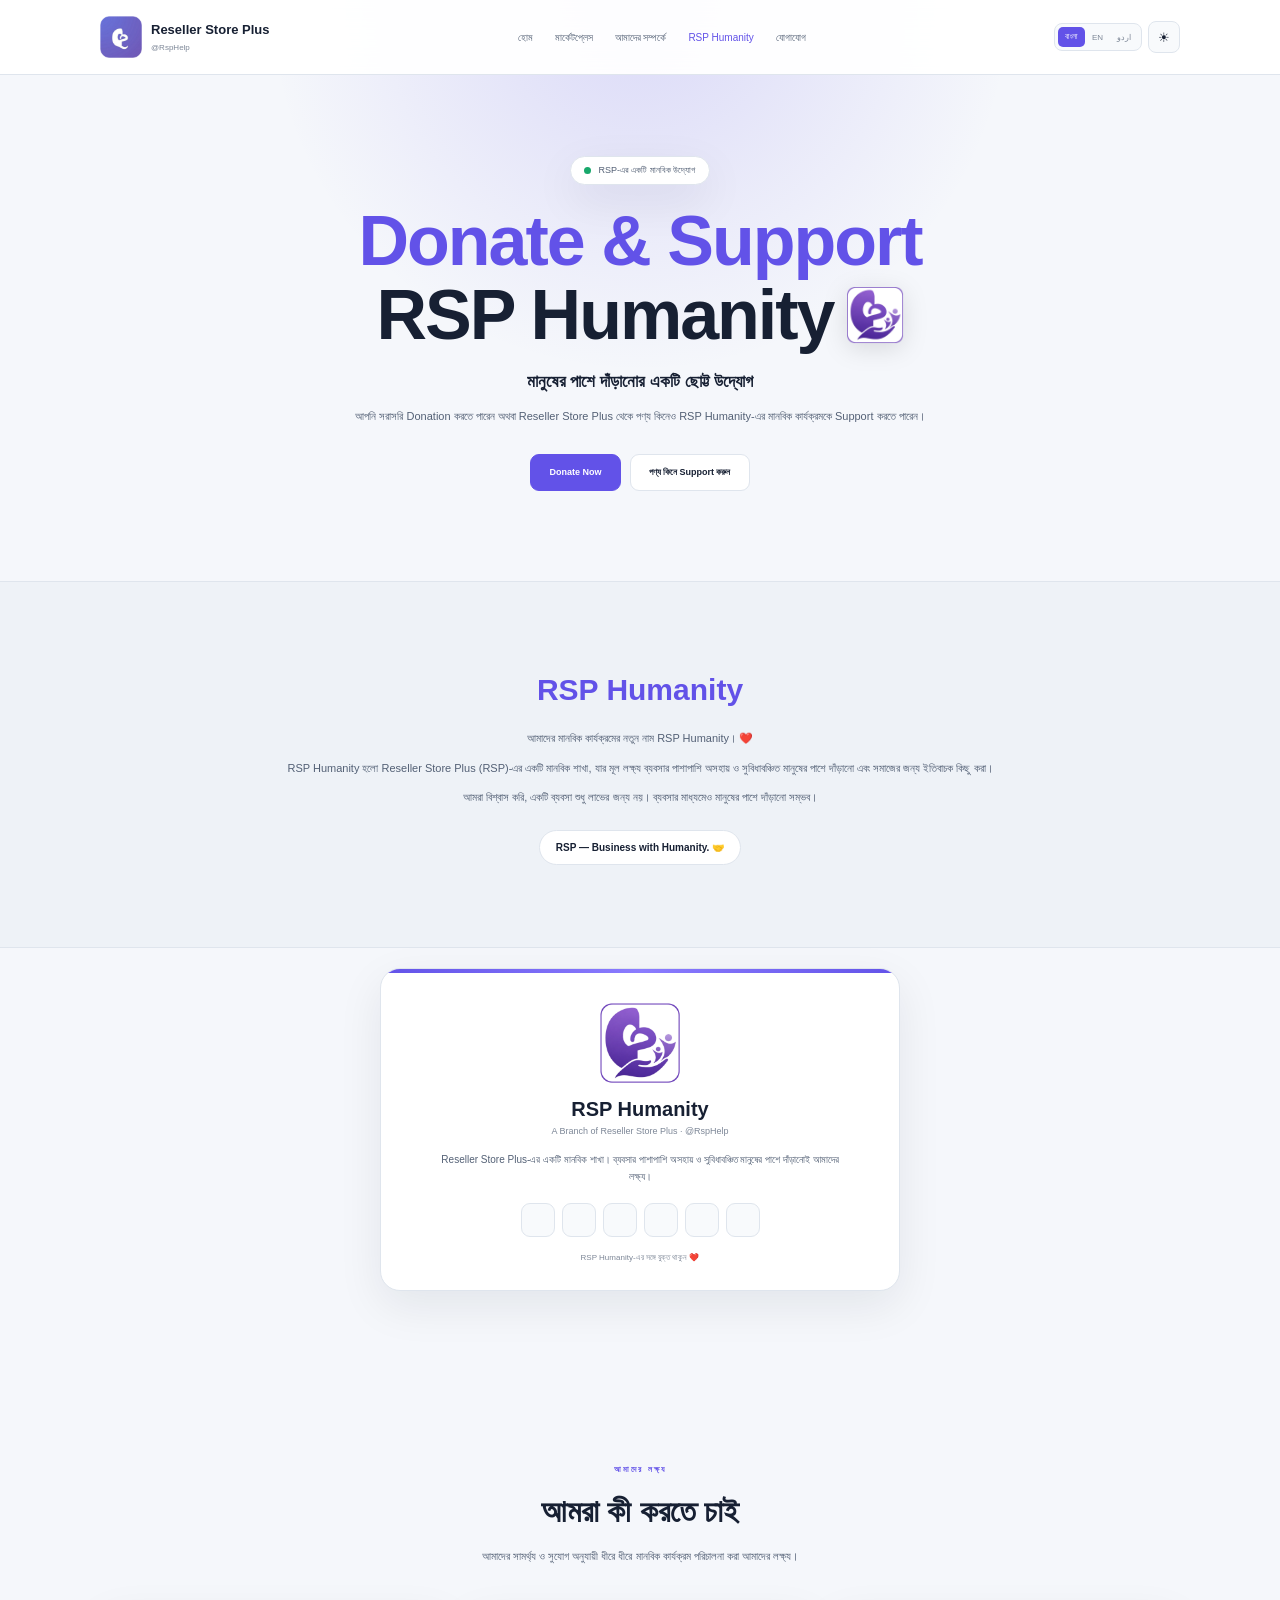
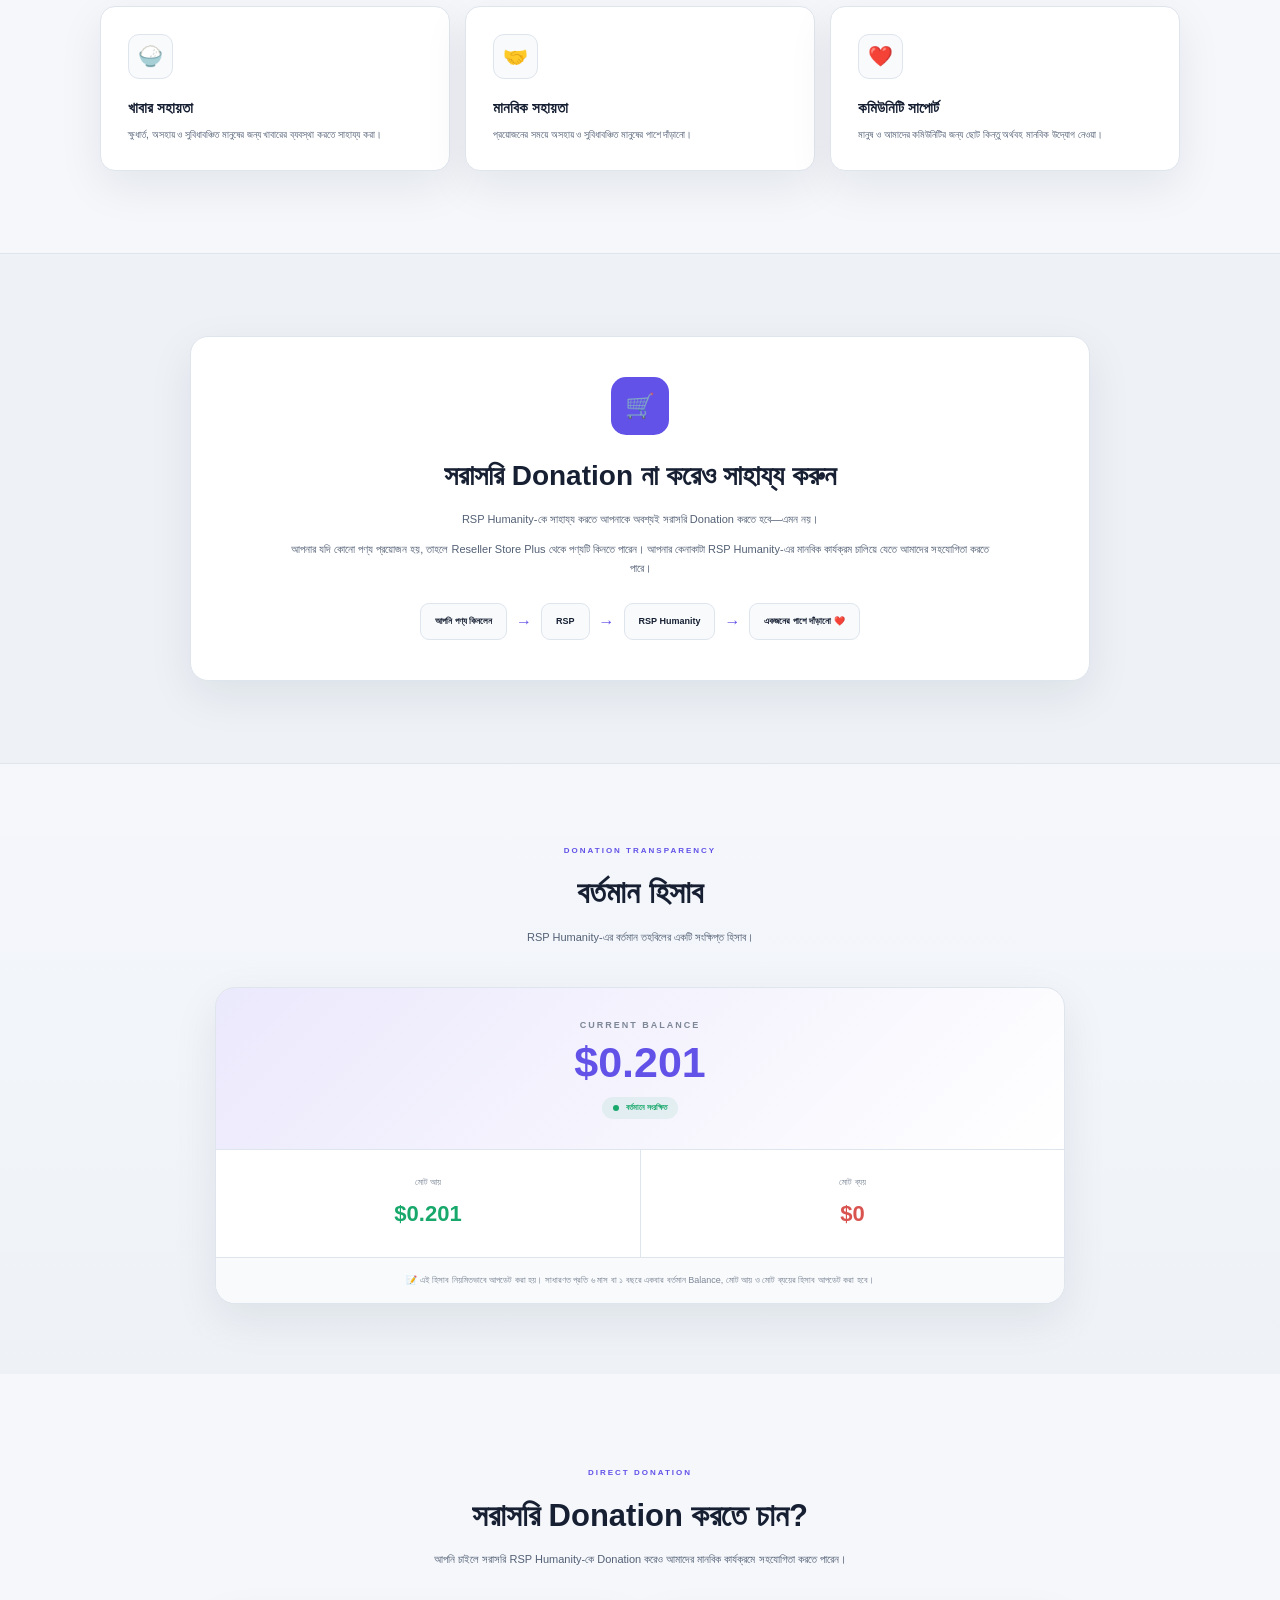
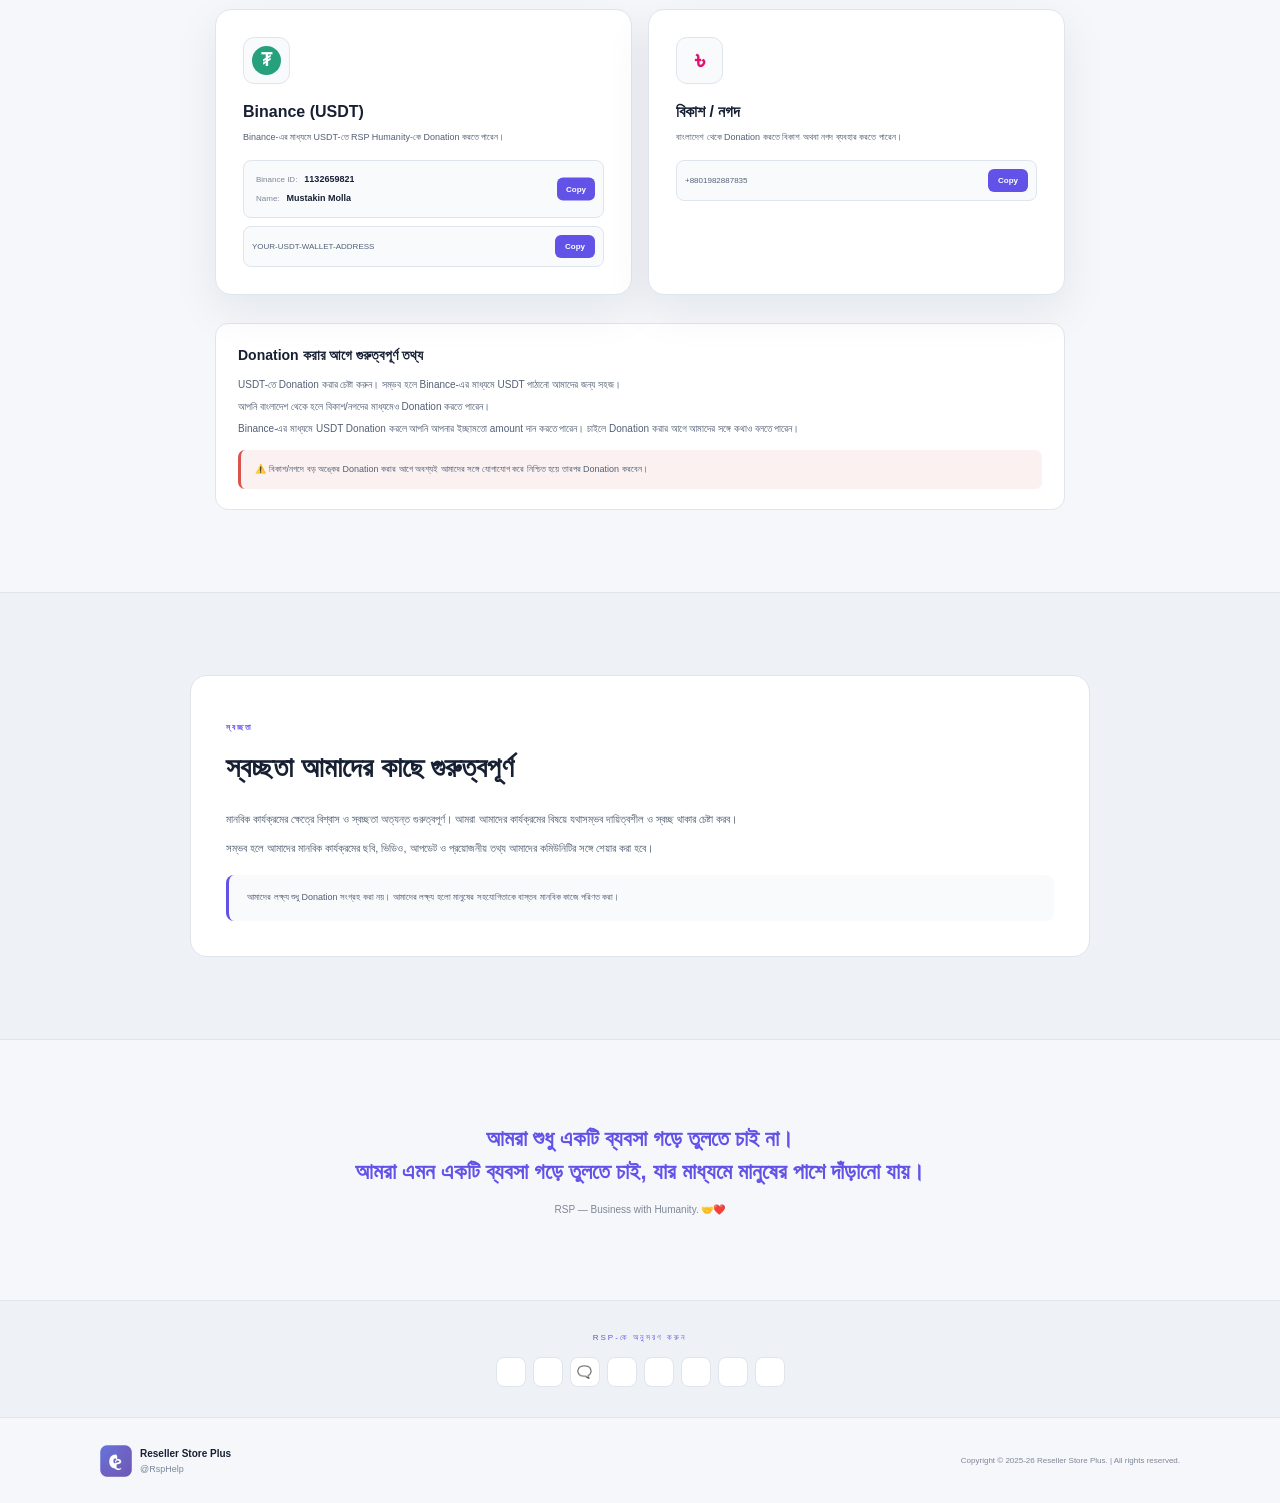
==== commit 3323e22e: "Add files via upload" ====
--- a/page/donation.html
+++ b/page/donation.html
@@ -1855,55 +1855,38 @@
 }
 
 .footer{
-
     min-height:85px;
-
     display:flex;
-
     align-items:center;
-
     justify-content:space-between;
-
     gap:15px;
 }
 
 .footer-brand{
-
     display:flex;
-
     align-items:center;
-
     gap:8px;
 }
 
 .footer-brand img{
-
     width:32px;
     height:32px;
-
     object-fit:contain;
 }
 
 .footer-brand strong{
-
     display:block;
-
     font-size:10px;
 }
 
 .footer-brand span{
-
     display:block;
-
     color:var(--muted);
-
-    font-size:7px;
+    font-size:9px;
 }
 
 .footer p{
-
     color:var(--muted);
-
     font-size:8px;
 }
 
@@ -2073,12 +2056,9 @@
 ===================================================== -->
 
 <header>
-
 <div class="container nav">
 
-
-<a href="index.html" class="brand">
-
+<a href="#" class="brand">
 <img
 src="../assets/logo.png"
 alt="Reseller Store Plus">
@@ -2290,8 +2270,9 @@
 ×
 </button>
 
+  <!--===== open img ======-->
 <img
-src="../assets/rsp-humanity-logo.png"
+src="../assets/rsphumanity-logo.jpg"
 alt="RSP Humanity Logo">
 
 </div>
@@ -2313,7 +2294,7 @@
 </h2>
 
 <p data-i18n="intro1">
-আজ থেকে আমাদের মানবিক কার্যক্রমের নতুন নাম RSP Humanity। ❤️
+আমাদের মানবিক কার্যক্রমের নতুন নাম RSP Humanity। ❤️
 </p>
 
 <p data-i18n="intro2">
@@ -2375,35 +2356,37 @@
 
 </p>
 
-
 <div class="humanity-social">
-
-<a href="https://facebook.com/RspHumanity" title="Facebook">
-f
+<a href="https://facebook.com/RspHumanity"
+title="Facebook">
+<img src="../assets/facebook-social-icon.svg" width="12" height="12">
 </a>
 
 <a
 href="#"
 target="_blank"
-title="Telegram">
-✈
+title="Twitter">
+<img src="../assets/x-social-icon.svg" width="12" height="12">
 </a>
 
 <a href="#" title="Instagram">
-◎
+<img src="../assets/instagram-social-icon.svg" width="12" height="12">
 </a>
 
 <a href="#" title="YouTube">
-▶
+<img src="../assets/youtube-social-icon.svg" width="12" height="12">
 </a>
 
 <a
 href="#"
 target="_blank"
 title="WhatsApp">
-☎
+<img src="../assets/whatsapp-social-icon.svg" width="12" height="12">
 </a>
-
+    
+<a href="#" title="Telegram">
+<img src="../assets/telegram-social-icon.svg" width="12" height="12">
+</a>
 </div>
 
 
@@ -2747,15 +2730,22 @@
 <!-- USDT -->
 
 <div class="donation-card">
+
+
 <div class="donation-icon">
+
 <div class="usdt-logo">
 ₮
 </div>
-</div>
+
+</div>
+
 
 <h3>
 Binance (USDT)
 </h3>
+
+
 <p data-i18n="usdtText">
 Binance-এর মাধ্যমে USDT-তে
 RSP Humanity-কে Donation করতে পারেন।
@@ -2763,29 +2753,32 @@
 
 
 <!-- BINANCE ID + NAME -->
-
 <div class="binance-info">
 
-
-<!-- Binance : ID FIRST -->
+<!-- ID FIRST -->
 <div class="binance-line">
+
 <span class="binance-label">
 Binance ID:
 </span>
+  
 <span
 class="binance-value"
 id="binanceId">
 1132659821
 </span>
-</div>
-
-<!-- Binance : NAME SECOND -->
+
+</div>
+
+
+<!-- NAME SECOND -->
 <div class="binance-line">
 <span class="binance-label">
 Name:
 </span>
+
 <span class="binance-value">
-mustakin molla
+Mustakin Molla
 </span>
 
 </div>
@@ -2802,7 +2795,6 @@
 
 
 <!-- USDT ADDRESS -->
-
 <div class="address-box">
 
 <span class="address">
@@ -2827,7 +2819,6 @@
 
 <div class="donation-card">
 
-
 <div class="donation-icon">
 
 <div class="bkash-logo">
@@ -2840,7 +2831,6 @@
 <h3 data-i18n="bdPaymentTitle">
 বিকাশ / নগদ
 </h3>
-
 
 <p data-i18n="bdPaymentText">
 বাংলাদেশ থেকে Donation করতে
@@ -2853,7 +2843,6 @@
 <span class="address">
 +8801982887835
 </span>
-
 <button
 class="copy"
 data-copy="01982887835">
@@ -3035,60 +3024,69 @@
 
 <div class="container">
 
-
 <div
 class="social-title"
 data-i18n="follow">
-
 RSP-কে অনুসরণ করুন
-
-</div>
-
+</div>
 
 <div class="social-icons">
-
+<a href="https://facebook.com/RspHumanity"
+class="social-icon"
+title="Facebook">
+<img src="../assets/facebook-social-icon.svg" width="12" height="12">
+</a>
+
+<a href="http://t.me/RspHelp/" 
+class="social-icon"
+title="Telegram">
+<img src="../assets/telegram-social-icon.svg" width="12" height="12">
+</a>
+
+<a href="http://t.me/RspHelp?direct" 
+class="social-icon"
+title="Telegram Direct messag">
+🗨️
+</a>
 
 <a
-href="http://t.me/RspHelp"
+href="https://twitter.com/RspHelp/"
 target="_blank"
-class="social-icon">
-✈
+class="social-icon"
+title="Twitter">
+<img src="../assets/twitter-social-icon.svg" width="12" height="12">
 </a>
 
+<a href="https://instagram.com/RspHelp/" 
+class="social-icon"
+title="Instagram">
+<img src="../assets/instagram-social-icon.svg" width="12" height="12">
+</a>
+
+<a href="https://youtube.com/@ResellerStorePlus" 
+class="social-icon"
+title="YouTube">
+<img src="../assets/youtube-social-icon.svg" width="12" height="12">
+</a>
 
 <a
-href="https://facebook.com/RspHelp"
-class="social-icon">
-f
+href="https://chat.whatsapp.com/K3xnKyHU8zL4MCndGLjWRL"
+target="_blank"
+class="social-icon"
+title="WhatsApp">
+<img src="../assets/whatsapp-social-icon.svg" width="12" height="12">
 </a>
 
-
 <a
-href="#"
-class="social-icon">
-◎
+href="mailto:resellerstoreplus@gmail.com"
+target="_blank"
+class="social-icon"
+title="Email">
+<img src="../assets/email-social-icon.svg" width="12" height="12">
 </a>
-
-
-<a
-href="#"
-class="social-icon">
-▶
-</a>
-
-
-<a
-href="https://wa.me/+8801982887835"
-target="_blank"
-class="social-icon">
-☎
-</a>
-
-
-</div>
-
-</div>
-
+</div>
+
+</div>
 </section>
 
 
@@ -3103,7 +3101,7 @@
 
 
 <a
-href="index.html"
+href="#"
 class="footer-brand">
 
 <img
@@ -3115,20 +3113,16 @@
 <strong>
 Reseller Store Plus
 </strong>
-
-<span>
-@RspHelp
-</span>
+<span>@RspHelp</span>
 
 </div>
 
 </a>
 
-
 <p>
-© 2025-26 Reseller Store Plus.
-All rights reserved.
+Copyright © 2025-26 Reseller Store Plus. | All rights reserved.
 </p>
+
 
 </div>
 
